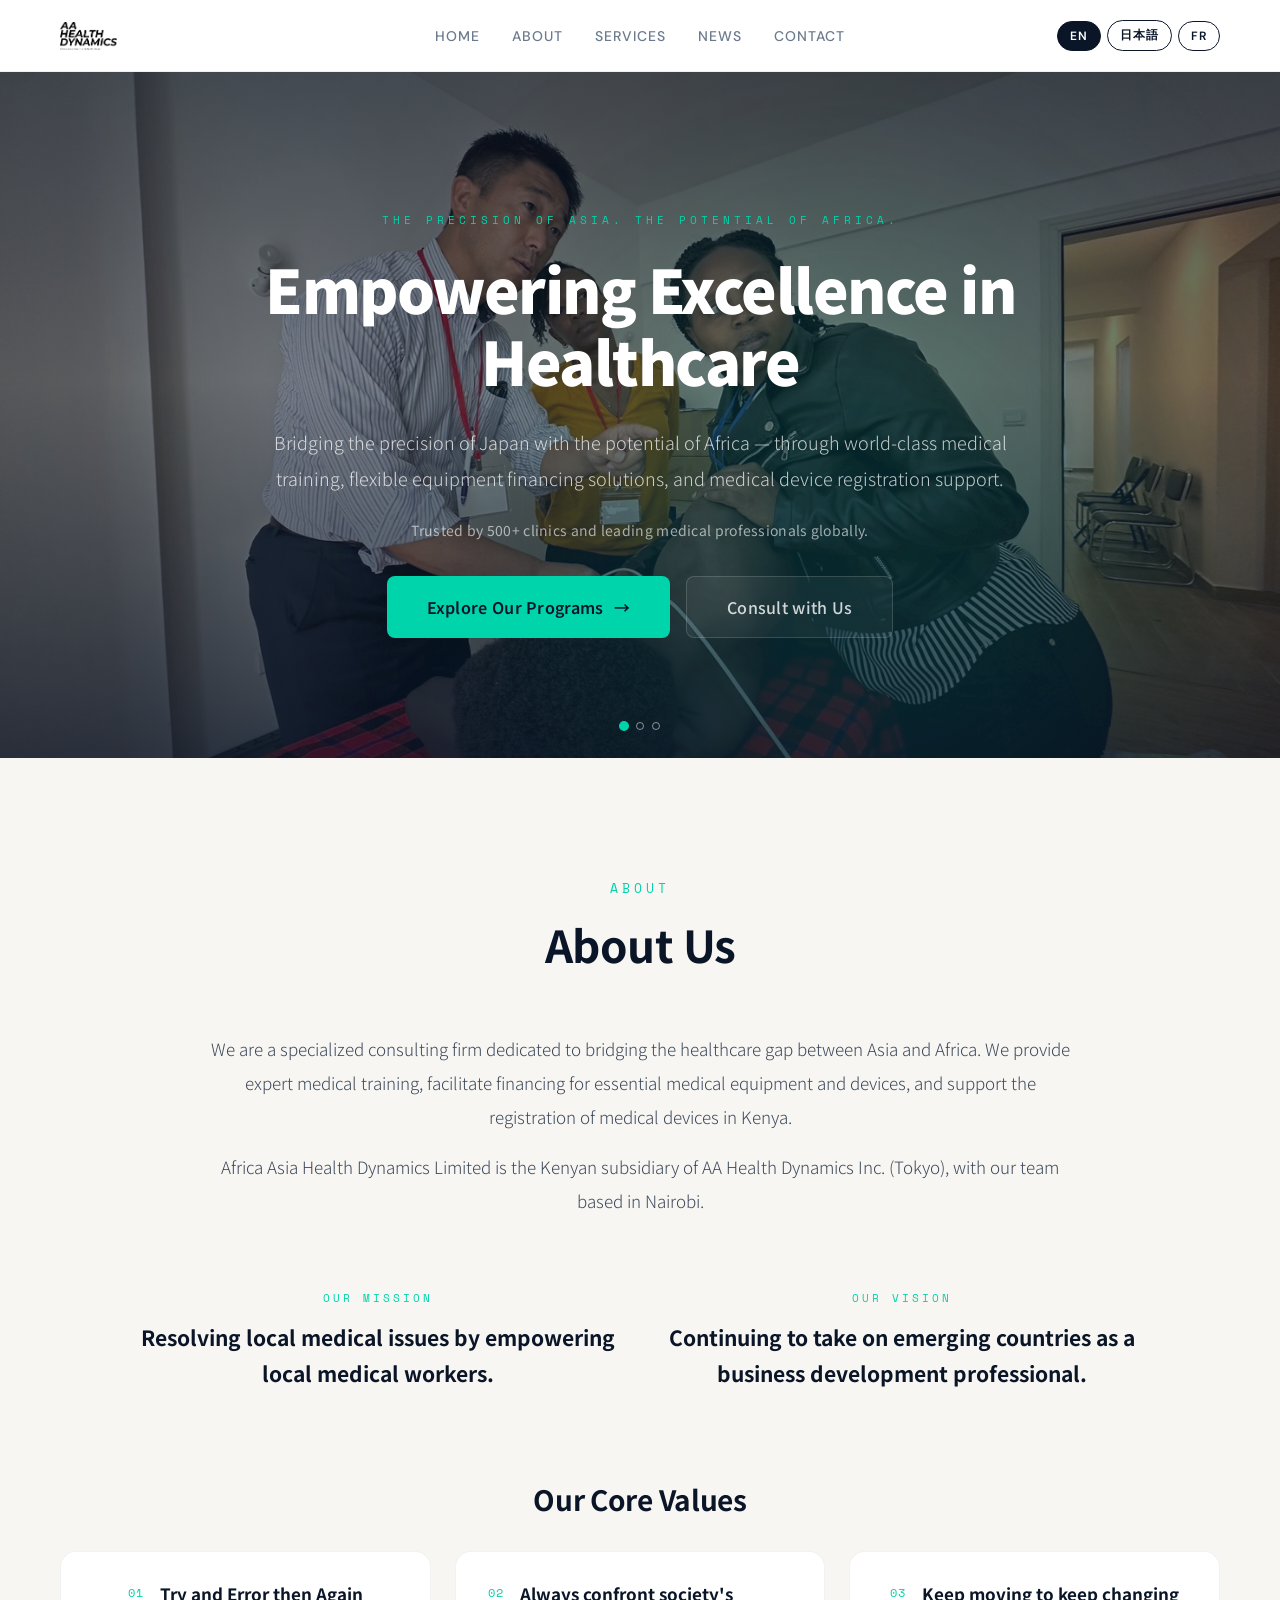
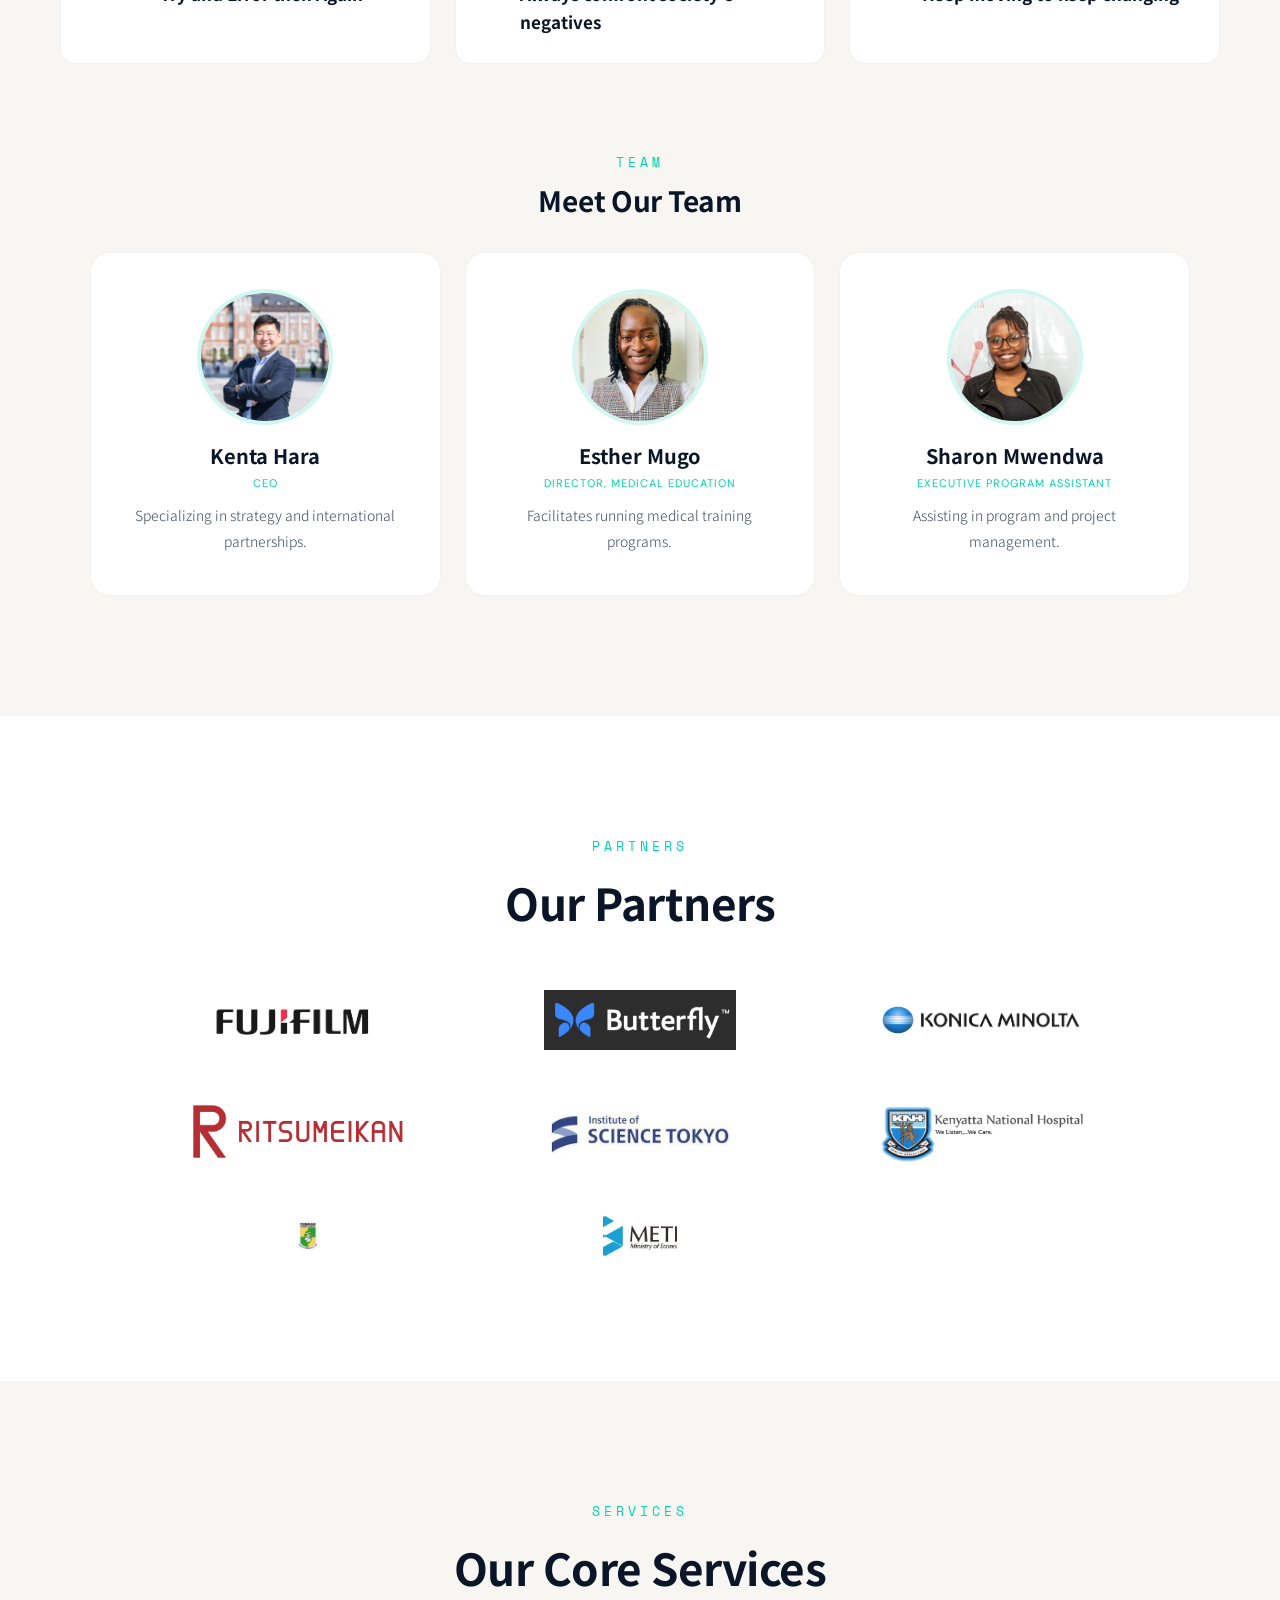
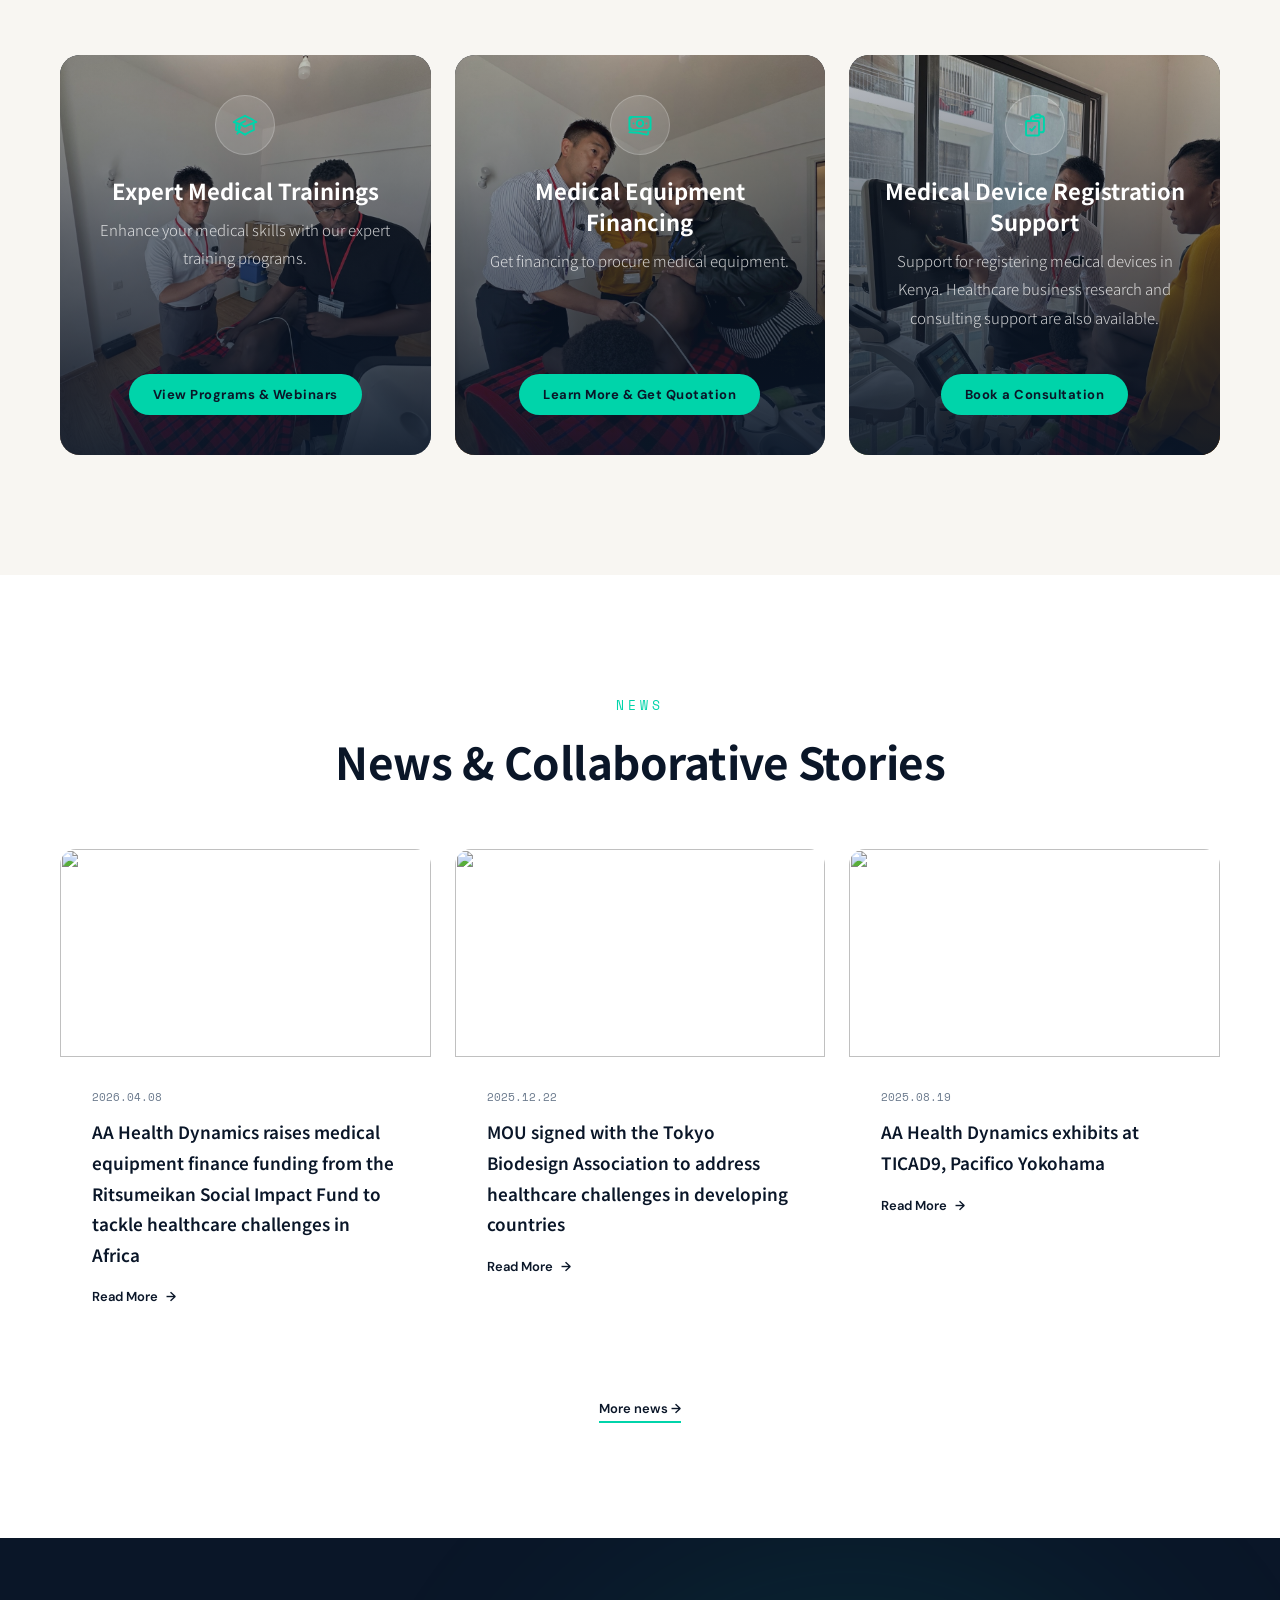
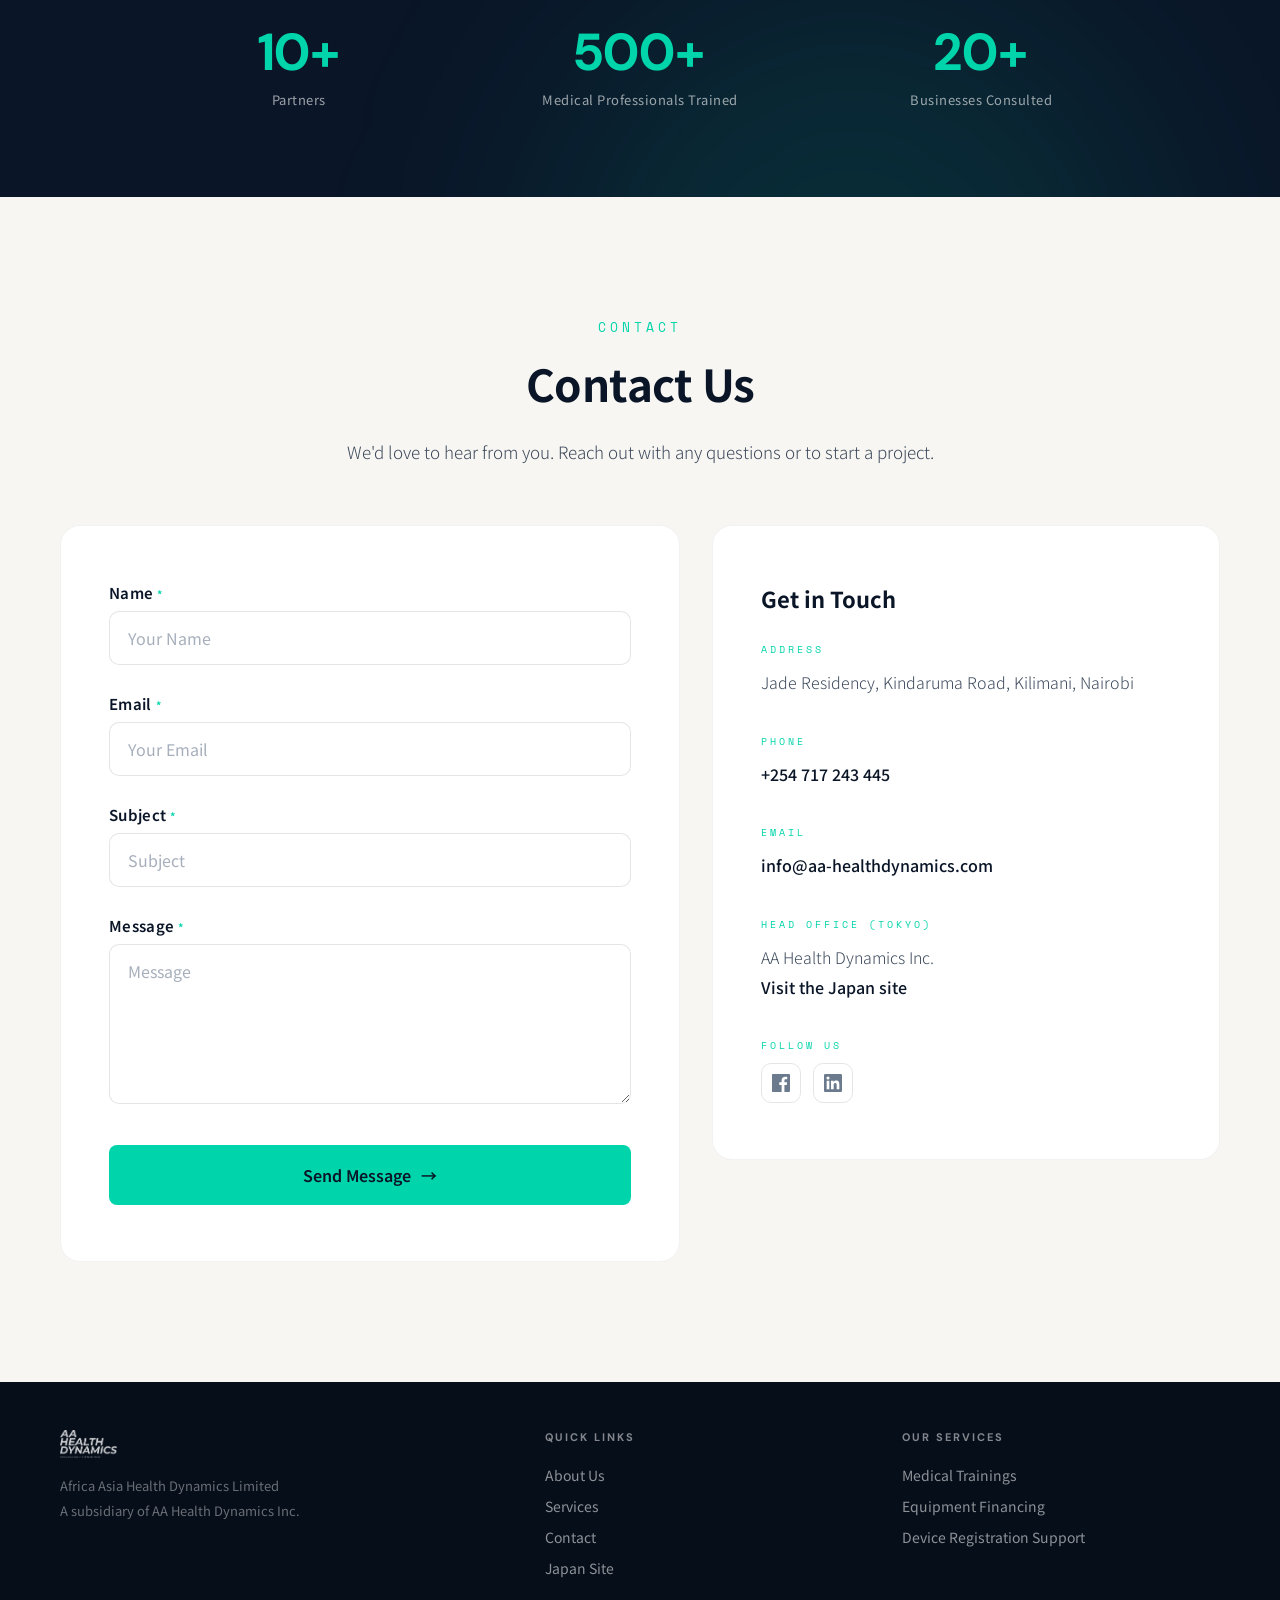
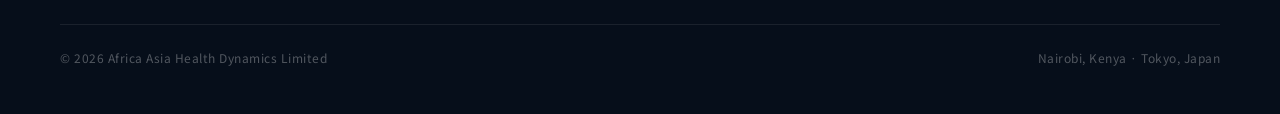
==== index.html @ 84830c9c "Rebuild Kenya site: original layout with Japan-site tone & manner, EN/JA/FR, microCMS news - Reuse a" ====
<!DOCTYPE html>
<html lang="en">
<head>
<meta charset="UTF-8">
<meta name="viewport" content="width=device-width, initial-scale=1.0">
<title>Africa Asia Health Dynamics Limited | Medical Training &amp; Medical Equipment Financing in Kenya</title>
<meta name="description" content="Africa Asia Health Dynamics Limited bridges the healthcare gap between Asia and Africa with expert medical training, flexible medical equipment financing and medical device registration support in Kenya. Nairobi-based subsidiary of AA Health Dynamics Inc. (Tokyo).">
<!-- TODO: confirm the production domain (proposal: https://ke.aa-healthdynamics.com/) and update canonical / og:url / JSON-LD -->
<link rel="canonical" href="https://ke.aa-healthdynamics.com/">
<meta property="og:title" content="Africa Asia Health Dynamics Limited | Medical Training &amp; Medical Equipment Financing in Kenya">
<meta property="og:description" content="Africa Asia Health Dynamics Limited bridges the healthcare gap between Asia and Africa with expert medical training, flexible medical equipment financing and medical device registration support in Kenya.">
<meta property="og:type" content="website">
<meta property="og:url" content="https://ke.aa-healthdynamics.com/">
<meta property="og:image" content="https://ke.aa-healthdynamics.com/assets/images/pocus-training-1.jpg">
<meta property="og:site_name" content="Africa Asia Health Dynamics">
<meta property="og:locale" content="en_KE">
<meta name="twitter:card" content="summary_large_image">
<meta name="theme-color" content="#0A1628">
<link rel="icon" href="/assets/images/favicon.svg" type="image/svg+xml">
<link rel="preconnect" href="https://fonts.googleapis.com">
<link rel="preconnect" href="https://fonts.gstatic.com" crossorigin>
<link href="https://fonts.googleapis.com/css2?family=Noto+Sans+JP:wght@200;300;400;500;700;900&family=DM+Sans:ital,wght@0,400;0,500;0,600;0,700;1,400&family=Space+Mono:wght@400;700&display=swap" rel="stylesheet">
<!-- style.css is shared with aa-healthdynamics.com (tone & manner); site.css lays out this page -->
<link rel="stylesheet" href="/css/style.css">
<link rel="stylesheet" href="/css/site.css">
<script type="application/ld+json">
{
 "@context": "https://schema.org",
 "@type": "Organization",
 "@id": "https://ke.aa-healthdynamics.com/#organization",
 "name": "Africa Asia Health Dynamics Limited",
 "alternateName": ["Africa Asia Health Dynamics", "AAHD Kenya"],
 "url": "https://ke.aa-healthdynamics.com/",
 "logo": "https://ke.aa-healthdynamics.com/assets/images/logo-black.png",
 "email": "info@aa-healthdynamics.com",
 "telephone": "+254717243445",
 "address": {
  "@type": "PostalAddress",
  "streetAddress": "Jade Residency, Kindaruma Road, Kilimani",
  "addressLocality": "Nairobi",
  "addressCountry": "KE"
 },
 "parentOrganization": {
  "@type": "Organization",
  "@id": "https://aa-healthdynamics.com/#organization",
  "name": "AA Health Dynamics Inc.",
  "url": "https://aa-healthdynamics.com/"
 },
 "sameAs": [
  "https://www.linkedin.com/company/aa-health-dynamics-k-k/",
  "https://web.facebook.com/profile.php?id=100057546785390"
 ]
}
</script>
</head>
<body>

<a href="#main" class="skip-link" data-i18n="skip">Skip to content</a>

<!-- NAV -->
<nav id="mainNav">
  <a href="#top" class="nav-logo" aria-label="Africa Asia Health Dynamics — Home">
    <img src="/assets/images/logo-black.png" alt="AA Health Dynamics" class="nav-logo-img">
    <img src="/assets/images/logo-white.png" alt="" class="nav-logo-img nav-logo-white" aria-hidden="true">
  </a>
  <div class="nav-links">
    <a href="#top" data-i18n="nav_home">Home</a>
    <a href="#about" data-i18n="nav_about">About</a>
    <a href="#services" data-i18n="nav_services">Services</a>
    <a href="#news" data-i18n="nav_news">News</a>
    <a href="#contact" data-i18n="nav_contact">Contact</a>
  </div>
  <div class="nav-right">
    <div class="nav-langs" role="group" aria-label="Language">
      <a href="?lang=en" class="nav-lang" data-lang-btn="en" aria-pressed="true" hreflang="en">EN</a>
      <a href="?lang=ja" class="nav-lang" data-lang-btn="ja" aria-pressed="false" hreflang="ja">日本語</a>
      <a href="?lang=fr" class="nav-lang" data-lang-btn="fr" aria-pressed="false" hreflang="fr">FR</a>
    </div>
    <button type="button" class="nav-hamburger" aria-label="Menu" aria-controls="mainNav" aria-expanded="false">
      <span></span><span></span><span></span>
    </button>
  </div>
</nav>

<main id="main">

<!-- HERO: crossfading POCUS training photos, centred copy -->
<section class="hero-split" id="top">
  <div class="hero-slides" aria-hidden="true">
    <img src="/assets/images/pocus-training-2.jpg" alt="" class="hero-slide is-active" fetchpriority="high" decoding="async">
    <img src="/assets/images/pocus-training-3.jpg" alt="" class="hero-slide" loading="lazy" decoding="async">
    <img src="/assets/images/pocus-training-1.jpg" alt="" class="hero-slide" loading="lazy" decoding="async">
    <div class="hero-split-overlay"></div>
  </div>
  <div class="hero-glow hero-glow-1"></div>
  <div class="hero-split-inner">
    <div class="hero-eyebrow" data-i18n="hero_eyebrow">The Precision of Asia. The Potential of Africa.</div>
    <h1 data-i18n-html="hero_title">Empowering Excellence in Healthcare</h1>
    <p class="hero-sub" data-i18n="hero_sub">Bridging the precision of Japan with the potential of Africa — through world-class medical training, flexible equipment financing solutions, and medical device registration support.</p>
    <p class="hero-trust" data-i18n="hero_trust">Trusted by 500+ clinics and leading medical professionals globally.</p>
    <div class="hero-ctas">
      <a href="https://medicscan.org/" target="_blank" rel="noopener noreferrer" class="btn-primary"><span data-i18n="hero_cta1">Explore Our Programs</span> <span>→</span></a>
      <a href="#contact" class="btn-secondary" data-i18n="hero_cta2">Consult with Us</a>
    </div>
  </div>
  <div class="hero-dots" role="tablist" aria-label="Hero photos"></div>
</section>

<!-- ABOUT US -->
<section class="sec sec--warm" id="about">
  <div class="sec-inner">
    <div class="sec-head">
      <div class="section-label reveal" data-i18n="about_label">About</div>
      <h2 class="section-title reveal reveal-delay-1" data-i18n="about_title">About Us</h2>
    </div>
    <div class="sec-intro reveal">
      <p data-i18n="about_intro">We are a specialized consulting firm dedicated to bridging the healthcare gap between Asia and Africa. We provide expert medical training, facilitate financing for essential medical equipment and devices, and support the registration of medical devices in Kenya.</p>
      <p data-i18n="about_sub">Africa Asia Health Dynamics Limited is the Kenyan subsidiary of AA Health Dynamics Inc. (Tokyo), with our team based in Nairobi.</p>
    </div>

    <!-- Mission & Vision -->
    <div class="mv-grid">
      <div class="reveal">
        <div class="mv-type" data-i18n="mission_title">Our Mission</div>
        <p data-i18n="mission_text">Resolving local medical issues by empowering local medical workers.</p>
      </div>
      <div class="reveal reveal-delay-1">
        <div class="mv-type" data-i18n="vision_title">Our Vision</div>
        <p data-i18n="vision_text">Continuing to take on emerging countries as a business development professional.</p>
      </div>
    </div>

    <!-- Core Values -->
    <div class="sub-head reveal">
      <h3 data-i18n="values_title">Our Core Values</h3>
    </div>
    <div class="values-grid">
      <div class="value-card reveal"><span class="value-num">01</span><p data-i18n="cv_1">Try and Error then Again</p></div>
      <div class="value-card reveal reveal-delay-1"><span class="value-num">02</span><p data-i18n="cv_2">Always confront society's negatives</p></div>
      <div class="value-card reveal reveal-delay-2"><span class="value-num">03</span><p data-i18n="cv_3">Keep moving to keep changing</p></div>
    </div>

    <!-- Meet Our Team -->
    <div class="sub-head reveal" id="team">
      <div class="section-label" data-i18n="team_label">Team</div>
      <h3 data-i18n="team_title">Meet Our Team</h3>
    </div>
    <div class="team-grid">
      <div class="team-card reveal">
        <img src="/assets/images/kenta-hara.jpg" alt="Kenta Hara" class="team-photo" width="640" height="640" loading="lazy" decoding="async">
        <div class="team-name" data-i18n="team1_name">Kenta Hara</div>
        <div class="team-role" data-i18n="team1_role">CEO</div>
        <p class="team-bio" data-i18n="team1_bio">Specializing in strategy and international partnerships.</p>
      </div>
      <div class="team-card reveal reveal-delay-1">
        <img src="/assets/images/esther-mugo.jpg" alt="Esther Mugo" class="team-photo" width="640" height="640" loading="lazy" decoding="async">
        <div class="team-name" data-i18n="team2_name">Esther Mugo</div>
        <div class="team-role" data-i18n="team2_role">Director, Medical Education</div>
        <p class="team-bio" data-i18n="team2_bio">Facilitates running medical training programs.</p>
      </div>
      <div class="team-card reveal reveal-delay-2">
        <img src="/assets/images/sharon-mwendwa.jpg" alt="Sharon Mwendwa" class="team-photo" width="640" height="640" loading="lazy" decoding="async">
        <div class="team-name" data-i18n="team3_name">Sharon Mwendwa</div>
        <div class="team-role" data-i18n="team3_role">Executive Program Assistant</div>
        <p class="team-bio" data-i18n="team3_bio">Assisting in program and project management.</p>
      </div>
    </div>
  </div>
</section>

<!-- OUR PARTNERS -->
<section class="sec sec--white" id="partners">
  <div class="sec-inner">
    <div class="sec-head">
      <div class="section-label reveal" data-i18n="partners_label">Partners</div>
      <h2 class="section-title reveal reveal-delay-1" data-i18n="partners_title">Our Partners</h2>
    </div>
    <ul class="logo-grid reveal">
      <li><img src="/assets/images/partner-fujifilm.png" alt="FUJIFILM" loading="lazy"></li>
      <li><img src="/assets/images/partner-butterfly.webp" alt="Butterfly Network" loading="lazy"></li>
      <li><img src="/assets/images/partner-konica-minolta.png" alt="Konica Minolta" loading="lazy"></li>
      <li><img src="/assets/images/partner-ritsumeikan.png" alt="Ritsumeikan University" loading="lazy"></li>
      <li><img src="/assets/images/partner-science-tokyo.jpg" alt="Institute of Science Tokyo" loading="lazy"></li>
      <li><img src="/assets/images/partner-knh.png" alt="Kenyatta National Hospital" loading="lazy"></li>
      <li><img src="/assets/images/partner-pumwani.png" alt="Pumwani Maternity Hospital" loading="lazy"></li>
      <li><img src="/assets/images/partner-meti.jpg" alt="METI — Ministry of Economy, Trade and Industry, Japan" loading="lazy" class="logo-small"></li>
    </ul>
  </div>
</section>

<!-- CORE SERVICES -->
<section class="sec sec--warm" id="services">
  <div class="sec-inner">
    <div class="sec-head">
      <div class="section-label reveal" data-i18n="svc_label">Services</div>
      <h2 class="section-title reveal reveal-delay-1" data-i18n="svc_title">Our Core Services</h2>
    </div>
    <div class="svc-grid">
      <!-- 01 Medical training -->
      <div class="svc-card reveal">
        <img src="/assets/images/service-training.jpg" alt="" class="svc-card-bg" loading="lazy" decoding="async">
        <div class="svc-card-body">
          <div class="svc-icon" aria-hidden="true">
            <svg fill="none" stroke="currentColor" stroke-width="1.8" viewBox="0 0 24 24"><path stroke-linecap="round" stroke-linejoin="round" d="M4.26 10.147a60.438 60.438 0 0 0-.491 6.347A48.62 48.62 0 0 1 12 20.904a48.62 48.62 0 0 1 8.232-4.41 60.46 60.46 0 0 0-.491-6.347m-15.482 0a50.636 50.636 0 0 0-2.658-.813A59.906 59.906 0 0 1 12 3.493a59.903 59.903 0 0 1 10.399 5.84c-.896.248-1.783.52-2.658.814m-15.482 0A50.717 50.717 0 0 1 12 13.489a50.702 50.702 0 0 1 7.74-3.342M6.75 15a.75.75 0 1 0 0-1.5.75.75 0 0 0 0 1.5Zm0 0v-3.675A55.378 55.378 0 0 1 12 8.443m-7.007 11.55A5.981 5.981 0 0 0 6.75 15.75v-1.5"/></svg>
          </div>
          <h3 data-i18n="s1_title">Expert Medical Trainings</h3>
          <p data-i18n="s1_text">Enhance your medical skills with our expert training programs.</p>
          <a href="https://medicscan.org/" target="_blank" rel="noopener noreferrer" class="btn-pill" data-i18n="s1_cta">View Programs &amp; Webinars</a>
        </div>
      </div>
      <!-- 02 Equipment financing -->
      <div class="svc-card reveal reveal-delay-1">
        <img src="/assets/images/pocus-training-2.jpg" alt="" class="svc-card-bg" loading="lazy" decoding="async">
        <div class="svc-card-body">
          <div class="svc-icon" aria-hidden="true">
            <svg fill="none" stroke="currentColor" stroke-width="1.8" viewBox="0 0 24 24"><path stroke-linecap="round" stroke-linejoin="round" d="M2.25 18.75a60.07 60.07 0 0 1 15.797 2.101c.727.198 1.453-.342 1.453-1.096V18.75M3.75 4.5v.75A.75.75 0 0 1 3 6h-.75m0 0v-.375c0-.621.504-1.125 1.125-1.125H20.25M2.25 6v9m18-10.5v.75c0 .414.336.75.75.75h.75m-1.5-1.5h.375c.621 0 1.125.504 1.125 1.125v9.75c0 .621-.504 1.125-1.125 1.125h-.375m1.5-1.5H21a.75.75 0 0 0-.75.75v.75m0 0H3.75m0 0h-.375a1.125 1.125 0 0 1-1.125-1.125V15m1.5 1.5v-.75A.75.75 0 0 0 3 15h-.75M15 10.5a3 3 0 1 1-6 0 3 3 0 0 1 6 0Zm3 0h.008v.008H18V10.5Zm-12 0h.008v.008H6V10.5Z"/></svg>
          </div>
          <h3 data-i18n="s2_title">Medical Equipment Financing</h3>
          <p data-i18n="s2_text">Get financing to procure medical equipment.</p>
          <a href="https://finance-lp.onrender.com/" target="_blank" rel="noopener noreferrer" class="btn-pill" data-i18n="s2_cta" data-i18n-attr="href:s2_href">Learn More &amp; Get Quotation</a>
        </div>
      </div>
      <!-- 03 Device registration support -->
      <div class="svc-card reveal reveal-delay-2">
        <img src="/assets/images/service-registration.jpg" alt="" class="svc-card-bg" loading="lazy" decoding="async">
        <div class="svc-card-body">
          <div class="svc-icon" aria-hidden="true">
            <svg fill="none" stroke="currentColor" stroke-width="1.8" viewBox="0 0 24 24"><path stroke-linecap="round" stroke-linejoin="round" d="M11.35 3.836c-.065.21-.1.433-.1.664 0 .414.336.75.75.75h4.5a.75.75 0 0 0 .75-.75 2.25 2.25 0 0 0-.1-.664m-5.8 0A2.251 2.251 0 0 1 13.5 2.25H15c1.012 0 1.867.668 2.15 1.586m-5.8 0c-.376.023-.75.05-1.124.08C9.095 4.01 8.25 4.973 8.25 6.108V8.25m8.9-4.414c.376.023.75.05 1.124.08 1.131.094 1.976 1.057 1.976 2.192V16.5A2.25 2.25 0 0 1 18 18.75h-2.25m-7.5-10.5H4.875c-.621 0-1.125.504-1.125 1.125v11.25c0 .621.504 1.125 1.125 1.125h9.75c.621 0 1.125-.504 1.125-1.125V18.75m-7.5-10.5h6.375c.621 0 1.125.504 1.125 1.125v9.375m-8.25-3 1.5 1.5 3-3.75"/></svg>
          </div>
          <h3 data-i18n="s3_title">Medical Device Registration Support</h3>
          <p data-i18n="s3_text">Support for registering medical devices in Kenya. Healthcare business research and consulting support are also available.</p>
          <a href="#contact" class="btn-pill" data-i18n="s3_cta">Book a Consultation</a>
        </div>
      </div>
    </div>
  </div>
</section>

<!-- NEWS (shared microCMS) -->
<section class="sec sec--white" id="news">
  <div class="sec-inner">
    <div class="sec-head">
      <div class="section-label reveal" data-i18n="news_label">News</div>
      <h2 class="section-title reveal reveal-delay-1" data-i18n="news_title">News &amp; Collaborative Stories</h2>
    </div>
    <div class="news-grid" id="top-news" aria-live="polite"></div>
    <div class="news-more reveal">
      <a href="/news.html"><span data-i18n="news_more">More news</span> →</a>
    </div>
  </div>
</section>

<!-- IMPACT BAR -->
<section class="impact" aria-label="Impact">
  <div class="hero-glow hero-glow-1"></div>
  <div class="impact-grid">
    <div class="reveal">
      <div class="impact-num" data-i18n="stat1_num">10+</div>
      <div class="impact-lbl" data-i18n="stat1_lbl">Partners</div>
    </div>
    <div class="reveal reveal-delay-1">
      <div class="impact-num" data-i18n="stat2_num">500+</div>
      <div class="impact-lbl" data-i18n="stat2_lbl">Medical Professionals Trained</div>
    </div>
    <div class="reveal reveal-delay-2">
      <div class="impact-num" data-i18n="stat3_num">20+</div>
      <div class="impact-lbl" data-i18n="stat3_lbl">Businesses Consulted</div>
    </div>
  </div>
</section>

<!-- CONTACT -->
<section class="sec sec--warm" id="contact">
  <div class="sec-inner">
    <div class="sec-head">
      <div class="section-label reveal" data-i18n="contact_label">Contact</div>
      <h2 class="section-title reveal reveal-delay-1" data-i18n="contact_title">Contact Us</h2>
      <p class="sec-intro reveal reveal-delay-2" style="margin:20px auto 0;" data-i18n="contact_text">We'd love to hear from you. Reach out with any questions or to start a project.</p>
    </div>
    <div class="contact-grid">
      <form id="contact-form" class="contact-form-wrap reveal" novalidate>
        <div class="form-group">
          <label class="form-label" for="name"><span data-i18n="f_name">Name</span><span class="required">*</span></label>
          <input type="text" id="name" name="name" class="form-input" required autocomplete="name" data-i18n-attr="placeholder:f_ph_name" placeholder="Your Name">
        </div>
        <div class="form-group">
          <label class="form-label" for="email"><span data-i18n="f_email">Email</span><span class="required">*</span></label>
          <input type="email" id="email" name="email" class="form-input" required autocomplete="email" data-i18n-attr="placeholder:f_ph_email" placeholder="Your Email">
        </div>
        <div class="form-group">
          <label class="form-label" for="subject"><span data-i18n="f_subject">Subject</span><span class="required">*</span></label>
          <input type="text" id="subject" name="subject" class="form-input" required data-i18n-attr="placeholder:f_ph_subject" placeholder="Subject">
        </div>
        <div class="form-group">
          <label class="form-label" for="message"><span data-i18n="f_message">Message</span><span class="required">*</span></label>
          <textarea id="message" name="message" class="form-textarea" required data-i18n-attr="placeholder:f_ph_message" placeholder="Message"></textarea>
        </div>
        <button type="submit" class="form-submit"><span data-i18n="f_submit">Send Message</span> <span>→</span></button>
        <p id="form-status" class="form-status" role="status" hidden></p>
      </form>

      <div class="contact-info-card reveal reveal-delay-1">
        <h3 data-i18n="info_title">Get in Touch</h3>
        <div class="info-block">
          <div class="info-block-label" data-i18n="info_address">Address</div>
          <p data-i18n="info_address_text">Jade Residency, Kindaruma Road, Kilimani, Nairobi</p>
        </div>
        <div class="info-block">
          <div class="info-block-label" data-i18n="info_phone">Phone</div>
          <p><a href="tel:+254717243445">+254 717 243 445</a></p>
        </div>
        <div class="info-block">
          <div class="info-block-label" data-i18n="info_email">Email</div>
          <p><a href="mailto:info@aa-healthdynamics.com">info@aa-healthdynamics.com</a></p>
        </div>
        <div class="info-block">
          <div class="info-block-label" data-i18n="info_hq">Head Office (Tokyo)</div>
          <p><span data-i18n="info_hq_text">AA Health Dynamics Inc.</span><br><a href="https://aa-healthdynamics.com/" target="_blank" rel="noopener noreferrer" data-i18n="info_hq_link">Visit the Japan site</a></p>
        </div>
        <div class="info-block">
          <div class="info-block-label" data-i18n="follow_title">Follow Us</div>
          <div class="contact-socials">
            <a href="https://web.facebook.com/profile.php?id=100057546785390" target="_blank" rel="noopener noreferrer" aria-label="Facebook">
              <svg viewBox="0 0 24 24" aria-hidden="true"><path d="M22.675 0H1.325C.593 0 0 .593 0 1.325v21.35C0 23.407.593 24 1.325 24H12.82v-9.29h-3.128v-3.622h3.128V8.413c0-3.1 1.893-4.788 4.659-4.788 1.325 0 2.463.099 2.795.143v3.24l-1.918.001c-1.504 0-1.795.715-1.795 1.763v2.313h3.587l-.467 3.622h-3.12V24h6.116c.732 0 1.325-.593 1.325-1.325V1.325C24 .593 23.407 0 22.675 0z"/></svg>
            </a>
            <a href="https://www.linkedin.com/company/aa-health-dynamics-k-k/" target="_blank" rel="noopener noreferrer" aria-label="LinkedIn">
              <svg viewBox="0 0 24 24" aria-hidden="true"><path d="M20.447 20.452h-3.554v-5.569c0-1.328-.027-3.037-1.852-3.037-1.853 0-2.136 1.445-2.136 2.939v5.667H9.351V9h3.414v1.561h.046c.477-.9 1.637-1.85 3.37-1.85 3.601 0 4.267 2.37 4.267 5.455v6.286zM5.337 7.433a2.062 2.062 0 0 1-2.063-2.065 2.064 2.064 0 1 1 2.063 2.065zm1.782 13.019H3.555V9h3.564v11.452zM22.225 0H1.771C.792 0 0 .774 0 1.729v20.542C0 23.227.792 24 1.771 24h20.451C23.2 24 24 23.227 24 22.271V1.729C24 .774 23.2 0 22.225 0z"/></svg>
            </a>
          </div>
        </div>
      </div>
    </div>
  </div>
</section>

</main>

<!-- FOOTER -->
<footer>
  <div class="footer-wrap">
    <div class="footer-grid">
      <div class="footer-brand">
        <img src="/assets/images/logo-white.png" alt="AA Health Dynamics">
        <p><span data-i18n="footer_brand">Africa Asia Health Dynamics Limited</span><br><span data-i18n="footer_sub">A subsidiary of AA Health Dynamics Inc.</span></p>
      </div>
      <div class="footer-col">
        <h4 data-i18n="footer_quick">Quick Links</h4>
        <ul>
          <li><a href="#about" data-i18n="fl_about">About Us</a></li>
          <li><a href="#services" data-i18n="fl_services">Services</a></li>
          <li><a href="#contact" data-i18n="fl_contact">Contact</a></li>
          <li><a href="https://aa-healthdynamics.com/" target="_blank" rel="noopener noreferrer" data-i18n="footer_jp">Japan Site</a></li>
        </ul>
      </div>
      <div class="footer-col">
        <h4 data-i18n="footer_services">Our Services</h4>
        <ul>
          <li data-i18n="fs_1">Medical Trainings</li>
          <li data-i18n="fs_2">Equipment Financing</li>
          <li data-i18n="fs_3">Device Registration Support</li>
        </ul>
      </div>
    </div>
    <div class="footer-bottom">
      <span>&copy; <span id="copyright-year">2026</span> <span data-i18n="footer_copy">Africa Asia Health Dynamics Limited</span></span>
      <span>Nairobi, Kenya · Tokyo, Japan</span>
    </div>
  </div>
</footer>

<script src="/js/i18n.js"></script>
<script src="/js/cms-config.js"></script>
<script src="/js/site.js"></script>
</body>
</html>
---- css/style.css ----
/* ==================== VARIABLES ==================== */
:root {
  --navy: #0A1628;
  --navy-mid: #111F3B;
  --navy-light: #1A3055;
  --teal: #00D4AA;
  --teal-glow: rgba(0,212,170,0.25);
  --warm: #F8F6F2;
  --warm-dark: #EDEAE4;
  --text: #0A1628;
  --text-mid: #3D4A5C;
  --text-light: #6B7A8D;
  --white: #FFFFFF;
  --card-border: rgba(0,0,0,0.05);
}

/* ==================== RESET ==================== */
* { margin: 0; padding: 0; box-sizing: border-box; }

body {
  font-family: 'Noto Sans JP', sans-serif;
  font-size: 16px;
  color: var(--text);
  background: var(--white);
  overflow-x: hidden;
  -webkit-font-smoothing: antialiased;
  -moz-osx-font-smoothing: grayscale;
}

html { scroll-behavior: smooth; }

/* ==================== UTILITIES ==================== */
.label {
  font-family: 'Space Mono', monospace;
  font-size: 13px; letter-spacing: 4px;
  text-transform: uppercase; color: var(--teal);
  margin-bottom: 16px;
}

.section-header { margin-bottom: 80px; }

.section-label {
  font-family: 'Space Mono', monospace;
  font-size: 13px; letter-spacing: 4px;
  text-transform: uppercase;
  color: var(--teal); margin-bottom: 16px;
}

.section-title {
  font-size: 44px; font-weight: 700;
  color: var(--navy); letter-spacing: -0.5px;
}

/* ==================== REVEAL ANIMATION ==================== */
.reveal {
  opacity: 0;
  transform: translateY(40px);
  transition: opacity 0.8s cubic-bezier(0.16, 1, 0.3, 1),
              transform 0.8s cubic-bezier(0.16, 1, 0.3, 1);
}

.reveal.visible {
  opacity: 1;
  transform: translateY(0);
}

.reveal-delay-1 { transition-delay: 0.1s; }
.reveal-delay-2 { transition-delay: 0.2s; }
.reveal-delay-3 { transition-delay: 0.3s; }

@keyframes fadeUp {
  from { opacity: 0; transform: translateY(30px); }
  to { opacity: 1; transform: translateY(0); }
}

@keyframes heroFadeUp {
  from { opacity: 0; transform: translateY(40px); }
  to { opacity: 1; transform: translateY(0); }
}

@keyframes heroFadeIn {
  from { opacity: 0; }
  to { opacity: 1; }
}

@keyframes glowPulse {
  0%, 100% { opacity: 0.6; transform: translate(-50%, -50%) scale(1); }
  50% { opacity: 1; transform: translate(-50%, -50%) scale(1.1); }
}

@keyframes scrollPulse {
  0%, 100% { opacity: 0.3; }
  50% { opacity: 0.8; }
}

/* ==================== NAV ==================== */
nav {
  position: fixed; top: 0; left: 0; right: 0; z-index: 1000;
  padding: 0 60px; height: 72px;
  display: flex; justify-content: space-between; align-items: center;
  background: rgba(255,255,255,0.95);
  backdrop-filter: blur(24px);
  border-bottom: 1px solid rgba(0,0,0,0.06);
  transition: all 0.4s cubic-bezier(0.16, 1, 0.3, 1);
}

.nav-logo {
  display: flex; align-items: center;
  text-decoration: none;
  flex-shrink: 0;
}

.nav-logo-img {
  height: 28px; width: auto;
  display: block;
}

.nav-logo-white {
  display: none;
  filter: brightness(0) invert(1);
}

/* Transparent nav: show white logo, hide black */
nav.nav-transparent .nav-logo-img { display: none; }
nav.nav-transparent .nav-logo-white { display: block; }
nav.scrolled .nav-logo-img { display: block; }
nav.scrolled .nav-logo-white { display: none; }

/* Menu open: show white logo */
nav.menu-open .nav-logo-img { display: none; }
nav.menu-open .nav-logo-white { display: block; }

.nav-links { display: flex; gap: 32px; align-items: center; }

.nav-links a {
  font-family: 'DM Sans', sans-serif;
  font-size: 14px; font-weight: 500;
  color: var(--text-light);
  text-decoration: none; letter-spacing: 1px;
  text-transform: uppercase;
  transition: color 0.3s;
  position: relative;
}

.nav-links a::after {
  content: ''; position: absolute;
  bottom: -4px; left: 0; width: 0; height: 1.5px;
  background: var(--teal);
  transition: width 0.3s cubic-bezier(0.16, 1, 0.3, 1);
}

.nav-links a:hover::after { width: 100%; }
.nav-links a:hover { color: var(--navy); }
.nav-links a.active { color: var(--navy); font-weight: 600; }
.nav-links a.active::after { width: 100%; }

.nav-lang {
  font-family: 'DM Sans', sans-serif;
  font-size: 13px; font-weight: 600;
  padding: 7px 16px;
  border: 1px solid var(--navy);
  border-radius: 100px;
  color: var(--navy);
  text-decoration: none; letter-spacing: 1px;
  transition: all 0.3s;
}

.nav-lang:hover { background: var(--navy); color: var(--white); }

/* Nav - transparent mode (top page hero) */
nav.nav-transparent {
  background: rgba(255,255,255,0);
  backdrop-filter: blur(0px);
  border-bottom: 1px solid transparent;
}

nav.nav-transparent .nav-logo { color: var(--white); }
nav.nav-transparent .nav-links a { color: rgba(255,255,255,0.7); }
nav.nav-transparent .nav-links a:hover { color: var(--white); }
nav.nav-transparent .nav-lang {
  border-color: rgba(255,255,255,0.3);
  color: rgba(255,255,255,0.8);
}
nav.nav-transparent .nav-lang:hover { background: rgba(255,255,255,0.1); }

nav.scrolled {
  background: rgba(255,255,255,0.95);
  backdrop-filter: blur(24px);
  border-bottom: 1px solid rgba(0,0,0,0.06);
}

nav.scrolled .nav-logo { color: var(--navy); }
nav.scrolled .nav-links a { color: var(--text-light); }
nav.scrolled .nav-links a:hover { color: var(--navy); }
nav.scrolled .nav-lang { border-color: var(--navy); color: var(--navy); }
nav.scrolled .nav-lang:hover { background: var(--navy); color: var(--white); }

/* Mobile hamburger */
.nav-hamburger {
  display: none;
  flex-direction: column;
  gap: 5px;
  cursor: pointer;
  padding: 4px;
  z-index: 1002;
}
.nav-hamburger span {
  display: block; width: 20px; height: 1.5px;
  background: var(--navy);
  transition: all 0.3s;
  transform-origin: center;
}
nav.nav-transparent .nav-hamburger span { background: var(--white); }
nav.scrolled .nav-hamburger span { background: var(--navy); }

/* Hamburger active state (X) */
.nav-hamburger.active span { background: var(--white); }
.nav-hamburger.active span:nth-child(1) { transform: translateY(6.5px) rotate(45deg); }
.nav-hamburger.active span:nth-child(2) { opacity: 0; }
.nav-hamburger.active span:nth-child(3) { transform: translateY(-6.5px) rotate(-45deg); }

/* Mobile menu: nav becomes fullscreen */
nav.menu-open {
  height: 100vh;
  background: var(--navy);
  backdrop-filter: none;
  border-bottom: none;
  align-items: flex-start;
  padding-top: 24px;
  animation: menuSlideIn 0.35s cubic-bezier(0.16, 1, 0.3, 1);
}

nav.menu-open::before {
  content: '';
  position: absolute;
  top: 15%; right: 8%;
  width: 400px; height: 400px;
  background: radial-gradient(circle, var(--teal-glow) 0%, transparent 70%);
  pointer-events: none;
  opacity: 0.4;
}

nav.menu-open .nav-logo { color: var(--white); }

nav.menu-open .nav-hamburger span { background: var(--white); }

nav.menu-open .nav-links {
  display: flex !important;
  position: absolute;
  top: 0; left: 0; right: 0; bottom: 0;
  flex-direction: column;
  align-items: center;
  justify-content: center;
  gap: 28px;
  background: transparent;
}

nav.menu-open .nav-links a {
  font-size: 18px;
  font-weight: 500;
  color: rgba(255,255,255,0.8);
  letter-spacing: 2px;
  transition: color 0.3s, transform 0.3s;
}

nav.menu-open .nav-links a:hover {
  color: var(--teal);
  transform: translateX(4px);
}

nav.menu-open .nav-links a::after { display: none; }

nav.menu-open .nav-links a.active {
  color: var(--white);
  font-weight: 700;
}

nav.menu-open .nav-links .nav-lang {
  border-color: rgba(255,255,255,0.3);
  color: rgba(255,255,255,0.8);
  font-size: 13px;
  padding: 10px 24px;
  margin-top: 8px;
}

nav.menu-open .nav-links .nav-lang:hover {
  background: rgba(255,255,255,0.1);
  border-color: rgba(255,255,255,0.5);
}

@keyframes menuSlideIn {
  from { opacity: 0; transform: translateY(-20px); }
  to { opacity: 1; transform: translateY(0); }
}

/* ==================== BUTTONS ==================== */
.btn-primary {
  display: inline-flex; align-items: center; gap: 10px;
  padding: 18px 40px; font-size: 16px; font-weight: 600;
  font-family: 'Noto Sans JP', sans-serif;
  background: var(--teal); color: var(--navy);
  border: none; border-radius: 8px; cursor: pointer;
  text-decoration: none; letter-spacing: 0.3px;
  transition: all 0.3s cubic-bezier(0.16, 1, 0.3, 1);
  box-shadow: 0 0 0 0 var(--teal-glow);
}

.btn-primary:hover {
  transform: translateY(-2px);
  box-shadow: 0 8px 30px var(--teal-glow);
}

.btn-secondary {
  display: inline-flex; align-items: center;
  padding: 18px 40px; font-size: 16px; font-weight: 500;
  font-family: 'Noto Sans JP', sans-serif;
  background: rgba(255,255,255,0.05);
  color: rgba(255,255,255,0.8);
  border: 1px solid rgba(255,255,255,0.15);
  border-radius: 8px; cursor: pointer;
  text-decoration: none; letter-spacing: 0.3px;
  transition: all 0.3s;
}

.btn-secondary:hover {
  background: rgba(255,255,255,0.1);
  border-color: rgba(255,255,255,0.3);
}

/* ==================== PAGE HERO (sub pages) ==================== */
.page-hero {
  padding: 160px 60px 100px;
  background: var(--navy);
  position: relative; overflow: hidden;
}

.page-hero-bg {
  position: absolute; inset: 0;
  width: 100%; height: 100%;
  object-fit: cover;
  opacity: 0.25;
  z-index: 0;
}

.page-hero::before {
  content: ''; position: absolute; inset: 0;
  background: linear-gradient(
    to bottom,
    rgba(10,22,40,0.6) 0%,
    rgba(10,22,40,0.4) 50%,
    rgba(10,22,40,0.7) 100%
  );
  pointer-events: none;
  z-index: 1;
}

.page-hero-inner {
  max-width: 1280px; margin: 0 auto; position: relative; z-index: 2;
}

.page-hero .breadcrumb,
.page-breadcrumb {
  font-family: 'DM Sans', sans-serif; font-size: 12px;
  color: rgba(255,255,255,0.3); margin-bottom: 32px;
  opacity: 0; animation: fadeUp 0.6s 0.1s ease forwards;
}

.page-hero .breadcrumb a,
.page-breadcrumb a {
  color: rgba(255,255,255,0.3); text-decoration: none;
}

.page-hero .breadcrumb a:hover,
.page-breadcrumb a:hover {
  color: rgba(255,255,255,0.6);
}

.page-hero .label {
  opacity: 0; animation: fadeUp 0.6s 0.2s ease forwards;
}

.page-hero h1 {
  font-size: 56px; font-weight: 900; color: var(--white);
  letter-spacing: -1.5px; line-height: 1.2;
  opacity: 0; animation: fadeUp 0.8s 0.4s ease forwards;
}

.page-hero h1 em {
  font-style: normal;
  background: linear-gradient(135deg, var(--teal), #00E5C2);
  -webkit-background-clip: text;
  -webkit-text-fill-color: transparent;
  background-clip: text;
}

.page-hero p {
  font-size: 18px; color: rgba(255,255,255,0.5);
  line-height: 1.9; margin-top: 24px; max-width: 640px; font-weight: 300;
  opacity: 0; animation: fadeUp 0.8s 0.6s ease forwards;
}

/* ==================== CTA SECTION ==================== */
.cta {
  padding: 160px 60px;
  background: var(--navy);
  position: relative; overflow: hidden;
}

.cta-glow {
  position: absolute;
  width: 500px; height: 500px;
  top: 50%; left: 50%;
  transform: translate(-50%, -50%);
  background: radial-gradient(circle, var(--teal-glow) 0%, transparent 70%);
  pointer-events: none;
  animation: glowPulse 6s ease-in-out infinite;
}

.cta-inner {
  max-width: 640px; margin: 0 auto;
  text-align: center; position: relative; z-index: 2;
}

.cta h2 {
  font-size: 44px; font-weight: 700;
  color: var(--white); line-height: 1.5;
  letter-spacing: -0.5px; margin-bottom: 20px;
}

.cta p {
  font-size: 17px; color: rgba(255,255,255,0.5);
  line-height: 1.9; margin-bottom: 48px;
}

.cta-buttons { display: flex; gap: 16px; justify-content: center; }

/* ==================== FOOTER ==================== */
footer {
  padding: 48px 60px;
  background: #060E1A;
}

.footer-inner {
  max-width: 1280px; margin: 0 auto;
  display: flex; justify-content: space-between;
  align-items: center;
}

.footer-logo {
  display: flex; align-items: center;
}

.footer-logo-img {
  height: 24px; width: auto;
  opacity: 0.5;
  filter: brightness(0) invert(1);
  transition: opacity 0.3s;
}

.footer-logo-img:hover { opacity: 0.8; }

.footer-links { display: flex; gap: 24px; }

.footer-links a {
  font-family: 'DM Sans', sans-serif;
  font-size: 13px; color: rgba(255,255,255,0.25);
  text-decoration: none; letter-spacing: 0.5px;
  transition: color 0.3s;
}

.footer-links a:hover { color: rgba(255,255,255,0.6); }

.footer-copy {
  font-size: 12px; color: rgba(255,255,255,0.15);
  letter-spacing: 0.5px;
}

/* ==================== TOP PAGE: HERO ==================== */
.hero {
  min-height: 100vh;
  display: flex; align-items: center;
  position: relative;
  background: var(--navy);
  overflow: hidden;
}

/* Background video */
.hero-video-wrap {
  position: absolute; inset: 0;
  z-index: 0;
}

.hero-video {
  width: 100%; height: 100%;
  object-fit: cover;
}

.hero-video-overlay {
  position: absolute; inset: 0;
  background: linear-gradient(
    to bottom,
    rgba(10,22,40,0.7) 0%,
    rgba(10,22,40,0.5) 40%,
    rgba(10,22,40,0.8) 100%
  );
  pointer-events: none;
}

.hero-glow {
  position: absolute;
  width: 600px; height: 600px;
  border-radius: 50%;
  filter: blur(120px);
  pointer-events: none;
  animation: glowPulse 6s ease-in-out infinite;
}

.hero-glow-1 {
  top: 20%; right: 10%;
  background: rgba(0,212,170,0.12);
}

.hero-glow-2 {
  bottom: 10%; left: 5%;
  background: rgba(0,150,255,0.06);
  animation-delay: 3s;
}

/* Video hero: centered single-column layout */
.hero-content--video {
  position: relative; z-index: 2;
  max-width: 1280px; margin: 0 auto;
  padding: 200px 60px 160px;
  display: flex; flex-direction: column;
  align-items: flex-start;
  width: 100%;
}

.hero-eyebrow {
  font-family: 'Space Mono', monospace;
  font-size: 11px; letter-spacing: 4px;
  text-transform: uppercase;
  color: var(--teal);
  margin-bottom: 24px;
  opacity: 0; animation: heroFadeUp 0.6s 0.2s ease forwards;
}

.hero h1 {
  font-size: 72px; font-weight: 900;
  color: var(--white); line-height: 1.15;
  letter-spacing: -2px;
  opacity: 0; animation: heroFadeUp 0.8s 0.4s ease forwards;
}

.hero h1 em {
  font-style: normal;
  background: linear-gradient(135deg, var(--teal), #00E5C2);
  -webkit-background-clip: text;
  -webkit-text-fill-color: transparent;
  background-clip: text;
}

.hero-sub {
  font-size: 18px;
  color: rgba(255,255,255,0.6);
  line-height: 2;
  margin-top: 32px;
  font-weight: 300;
  max-width: 540px;
  opacity: 0; animation: heroFadeUp 0.8s 0.6s ease forwards;
}

.hero-ctas {
  display: flex; gap: 16px; margin-top: 48px;
  opacity: 0; animation: heroFadeUp 0.8s 0.8s ease forwards;
}

/* Stats row at bottom of hero */
.hero-stats-row {
  display: flex; gap: 32px;
  margin-top: 80px;
  opacity: 0; animation: heroFadeUp 0.8s 1s ease forwards;
}

.hero-stat {
  padding: 20px 28px;
  background: rgba(255,255,255,0.06);
  backdrop-filter: blur(12px);
  border: 1px solid rgba(255,255,255,0.08);
  border-radius: 14px;
}

.hero-stat .num {
  font-family: 'DM Sans', sans-serif;
  font-size: 28px; font-weight: 700;
  color: var(--teal);
  line-height: 1;
}

.hero-stat .lbl {
  font-size: 10px; color: rgba(255,255,255,0.5);
  margin-top: 6px; letter-spacing: 0.5px;
}

.hero-scroll {
  position: absolute;
  bottom: 40px; left: 50%;
  transform: translateX(-50%);
  z-index: 10;
  display: flex; flex-direction: column;
  align-items: center; gap: 8px;
  opacity: 0; animation: heroFadeIn 1s 1.5s ease forwards;
}

.hero-scroll span {
  font-family: 'DM Sans', sans-serif;
  font-size: 10px; letter-spacing: 2px;
  text-transform: uppercase;
  color: rgba(255,255,255,0.3);
}

.scroll-line {
  width: 1px; height: 40px;
  background: linear-gradient(to bottom, rgba(255,255,255,0.3), transparent);
  animation: scrollPulse 2s ease-in-out infinite;
}

/* ==================== TOP PAGE: STORY ==================== */
.story {
  padding: 160px 60px;
  background: var(--warm);
  position: relative;
}

.story-inner {
  max-width: 1280px; margin: 0 auto;
  display: grid; grid-template-columns: 0.42fr 0.58fr;
  gap: 100px; align-items: center;
}

.story-img-wrap {
  position: relative;
  border-radius: 16px;
  overflow: hidden;
}

.story-img-wrap::after {
  content: '';
  position: absolute; inset: -1px;
  border: 1px solid rgba(0,0,0,0.04);
  border-radius: 16px;
  pointer-events: none;
}

.story-img {
  width: 100%; aspect-ratio: 3/4;
  background: linear-gradient(135deg, var(--warm-dark), #D5CFC7);
  display: flex; flex-direction: column;
  align-items: center; justify-content: center;
  color: rgba(0,0,0,0.2); font-size: 13px; gap: 8px;
  object-fit: cover;
}

img.story-img {
  display: block;
  object-fit: cover;
}

.story-label {
  font-family: 'Space Mono', monospace;
  font-size: 11px; letter-spacing: 4px;
  text-transform: uppercase;
  color: var(--teal); margin-bottom: 20px;
}

.story h2 {
  font-size: 44px; font-weight: 700;
  line-height: 1.5; color: var(--navy);
  letter-spacing: -0.5px; margin-bottom: 32px;
}

.story p {
  font-size: 17px; line-height: 2.1;
  color: var(--text-mid);
  font-weight: 300; margin-bottom: 16px;
}

.story-sig {
  margin-top: 40px; padding-top: 32px;
  border-top: 1px solid rgba(0,0,0,0.06);
  display: flex; align-items: center; gap: 16px;
}

.story-sig-avatar {
  width: 48px; height: 48px;
  border-radius: 50%;
  background: var(--warm-dark);
}

.story-sig .name {
  font-weight: 700; font-size: 14px; color: var(--navy);
  letter-spacing: 0.5px;
}

.story-sig .title {
  font-size: 12px; color: var(--text-light); margin-top: 2px;
}

/* ==================== TOP PAGE: MOVIE ==================== */
section.movie {
  padding: 120px 60px;
  background: var(--navy);
}

section.movie .movie-embed {
  position: relative;
  width: 100%;
  max-width: 960px;
  margin: 0 auto;
  aspect-ratio: 16 / 9;
  overflow: hidden;
  border-radius: 12px;
}

section.movie .movie-embed iframe {
  position: absolute;
  top: 0;
  left: 0;
  width: 100%;
  height: 100%;
  border: none;
  display: block;
}

/* ==================== TOP PAGE: PILLARS ==================== */
.pillars {
  padding: 160px 60px;
  background: var(--white);
}

.pillars-inner { max-width: 1280px; margin: 0 auto; }

.pillar-grid {
  display: grid; grid-template-columns: repeat(3, 1fr); gap: 24px;
}

.pillar-card {
  padding: 48px 40px;
  background: var(--white);
  border: 1px solid var(--card-border);
  border-radius: 20px;
  transition: all 0.5s cubic-bezier(0.16, 1, 0.3, 1);
  position: relative; overflow: hidden;
}

.pillar-card::before {
  content: '';
  position: absolute; top: 0; left: 0; right: 0;
  height: 2px;
  background: linear-gradient(90deg, var(--teal), #00E5C2);
  transform: scaleX(0); transform-origin: left;
  transition: transform 0.5s cubic-bezier(0.16, 1, 0.3, 1);
}

.pillar-card:hover {
  transform: translateY(-8px);
  box-shadow: 0 24px 48px rgba(0,0,0,0.06);
  border-color: transparent;
}

.pillar-card:hover::before { transform: scaleX(1); }

.pillar-num {
  font-family: 'DM Sans', sans-serif;
  font-size: 64px; font-weight: 700;
  color: rgba(0,212,170,0.25);
  line-height: 1; margin-bottom: 20px;
}

.pillar-card h3 {
  font-size: 24px; font-weight: 700;
  color: var(--navy); margin-bottom: 6px;
}

.pillar-en {
  font-family: 'DM Sans', sans-serif;
  font-size: 11px; letter-spacing: 1.5px;
  text-transform: uppercase;
  color: var(--teal); margin-bottom: 20px;
}

.pillar-card p {
  font-size: 16px; line-height: 2;
  color: var(--text-light); font-weight: 300;
}

.pillar-link {
  display: inline-flex; align-items: center; gap: 8px;
  margin-top: 32px; font-size: 13px; font-weight: 600;
  color: var(--navy); text-decoration: none;
  transition: all 0.3s;
}

.pillar-link span {
  display: inline-block;
  transition: transform 0.3s cubic-bezier(0.16, 1, 0.3, 1);
}

.pillar-card:hover .pillar-link span {
  transform: translateX(6px);
}

/* ==================== TOP PAGE: CASES ==================== */
.top-cases {
  padding: 160px 60px;
  background: var(--warm);
}

.top-cases-inner { max-width: 1280px; margin: 0 auto; }

.top-cases-grid {
  display: grid; grid-template-columns: repeat(3, 1fr); gap: 24px;
  margin-top: 60px;
}

/* ==================== TOP PAGE: NEWS ==================== */
.news {
  padding: 160px 60px;
  background: var(--warm);
}

.news-inner { max-width: 1280px; margin: 0 auto; }

.news-grid {
  display: grid; grid-template-columns: repeat(3, 1fr); gap: 24px;
  margin-top: 60px;
}

.news-card {
  background: var(--white);
  border-radius: 16px;
  overflow: hidden;
  transition: all 0.4s cubic-bezier(0.16, 1, 0.3, 1);
  text-decoration: none; color: inherit;
  display: block;
}

.news-card:hover {
  transform: translateY(-6px);
  box-shadow: 0 20px 48px rgba(0,0,0,0.08);
}

.news-thumb {
  width: 100%; aspect-ratio: 16/9;
  overflow: hidden;
}

.news-thumb-placeholder {
  width: 100%; height: 100%;
  background: linear-gradient(135deg, var(--navy), var(--navy-mid));
  display: flex; align-items: center; justify-content: center;
  color: rgba(255,255,255,0.2); font-size: 11px;
  transition: transform 0.6s cubic-bezier(0.16, 1, 0.3, 1);
}

.news-card:hover .news-thumb-placeholder {
  transform: scale(1.05);
}

.news-body { padding: 32px; }

.news-date {
  font-family: 'Space Mono', monospace;
  font-size: 11px; color: var(--text-light);
  margin-bottom: 12px;
}

.news-card h3 {
  font-size: 17px; font-weight: 600;
  line-height: 1.8; color: var(--navy);
}

.news-more {
  text-align: center; margin-top: 56px;
}

.news-more a {
  font-family: 'DM Sans', sans-serif;
  font-size: 13px; font-weight: 600;
  color: var(--navy); text-decoration: none;
  padding-bottom: 4px;
  border-bottom: 2px solid var(--teal);
  transition: all 0.3s;
}

.news-more a:hover { color: var(--teal); }

/* ==================== TOP PAGE: BUSINESS SCHEME ==================== */
.scheme {
  padding: 0 60px 160px;
  background: var(--white);
}

.scheme-inner { max-width: 1100px; margin: 0 auto; }

.scheme-diagram { padding: 16px; background: var(--warm); }

.scheme-note {
  margin-top: 14px; text-align: center;
  font-size: 12px; color: var(--text-light);
}

/* ==================== TOP PAGE: PARTNERS ==================== */
.partners {
  padding: 80px 60px;
  background: var(--white);
}

.partners-inner {
  max-width: 1280px; margin: 0 auto;
  text-align: center;
}

.partners-label {
  font-family: 'Space Mono', monospace;
  font-size: 10px; letter-spacing: 4px;
  text-transform: uppercase;
  color: var(--text-light); margin-bottom: 40px;
}

.partners-years {
  max-width: 900px; margin: 0 auto;
  display: flex; flex-direction: column;
}

.partners-row {
  display: flex; align-items: baseline; gap: 40px;
  padding: 28px 0;
  border-top: 1px solid var(--warm-dark);
  text-align: left;
}

.partners-row:last-child { border-bottom: 1px solid var(--warm-dark); }

.partners-year {
  flex: 0 0 72px;
  font-family: 'Space Mono', monospace;
  font-size: 13px; letter-spacing: 2px;
  color: var(--text-light);
}

.partners-names {
  display: flex; flex-wrap: wrap; gap: 12px 36px;
}

.partner-name {
  font-size: 16px; font-weight: 500;
  color: var(--navy); letter-spacing: 0.2px;
  text-decoration: none; opacity: 0.85;
  border-bottom: 1px solid transparent;
  transition: opacity 0.3s, border-color 0.3s;
}

.partner-name:hover { opacity: 1; border-bottom-color: var(--navy); }

/* ==================== SERVICE DETAIL: RICH BLOCKS ==================== */
.svc-intro {
  background: var(--white); border-left: 4px solid var(--teal);
  padding: 24px 28px; border-radius: 0 12px 12px 0; margin-bottom: 40px;
  font-size: 16px; line-height: 2; color: var(--text-mid); font-weight: 300;
}

.svc-stats {
  display: grid; grid-template-columns: repeat(4, 1fr); gap: 16px;
  margin-bottom: 56px;
}

.svc-stat {
  background: var(--navy); color: var(--white);
  border-radius: 12px; padding: 24px 16px; text-align: center;
}

.svc-stat-num {
  font-family: 'DM Sans', sans-serif; font-size: 30px; font-weight: 700;
  color: var(--teal); letter-spacing: -0.5px; line-height: 1.2;
}

.svc-stat-label { font-size: 12px; line-height: 1.6; margin-top: 8px; opacity: 0.85; }

.svc-block { margin-top: 56px; }

.svc-block h2 {
  font-size: 24px; font-weight: 700; color: var(--navy);
  margin-bottom: 24px; padding-bottom: 12px;
  border-bottom: 2px solid rgba(0,212,170,0.2);
}

.svc-challenges { margin-top: 0; }

.svc-challenges ul { list-style: none; margin: 0; }

.svc-challenges li {
  position: relative; padding: 14px 18px 14px 48px; margin-bottom: 10px;
  background: var(--white); border-radius: 10px;
  font-size: 15px; line-height: 1.8; color: var(--text-mid);
}

.svc-challenges li::before {
  content: '✓'; position: absolute; left: 18px; top: 14px;
  width: 20px; height: 20px; border-radius: 50%;
  background: var(--teal); color: var(--navy);
  font-size: 12px; font-weight: 700;
  display: flex; align-items: center; justify-content: center;
}

.svc-lead { font-size: 16px; color: var(--text-mid); margin-bottom: 16px !important; }

.svc-list { list-style: none; margin-left: 0 !important; }

.svc-list li {
  position: relative; padding-left: 22px;
}

.svc-list li::before {
  content: ''; position: absolute; left: 0; top: 14px;
  width: 8px; height: 8px; border-radius: 50%; background: var(--teal);
}

.svc-process { list-style: none; margin: 0; counter-reset: none; }

.svc-process li {
  display: flex; gap: 20px; align-items: flex-start;
  padding: 20px 0; border-bottom: 1px solid var(--warm-dark);
}

.svc-process li:last-child { border-bottom: none; }

.svc-step-num {
  flex: 0 0 44px; height: 44px; border-radius: 50%;
  background: var(--navy); color: var(--teal);
  font-family: 'Space Mono', monospace; font-size: 14px; font-weight: 700;
  display: flex; align-items: center; justify-content: center;
}

.svc-step-title { font-size: 17px; font-weight: 700; color: var(--navy); margin-bottom: 4px; }
.svc-step-text { font-size: 15px; line-height: 1.9; color: var(--text-mid); font-weight: 300; }

.svc-strengths { display: grid; grid-template-columns: repeat(2, 1fr); gap: 16px; }

.svc-strength {
  background: var(--white); border-radius: 12px; padding: 24px;
  border: 1px solid var(--card-border);
}

.svc-strength h3 { font-size: 16px; font-weight: 700; color: var(--navy); margin-bottom: 10px; line-height: 1.6; }
.svc-strength p { font-size: 14px; line-height: 1.9; color: var(--text-mid); font-weight: 300; }

.svc-cases { display: flex; flex-direction: column; gap: 16px; }

.svc-case {
  background: var(--white); border-radius: 12px; padding: 28px;
  border: 1px solid var(--card-border);
}

.svc-case-client {
  font-family: 'Space Mono', monospace; font-size: 11px; letter-spacing: 1px;
  color: var(--teal); margin-bottom: 8px;
}

.svc-case h3 { font-size: 18px; font-weight: 700; color: var(--navy); margin-bottom: 12px; line-height: 1.6; }
.svc-case p { font-size: 15px; line-height: 1.9; color: var(--text-mid); font-weight: 300; margin-bottom: 16px; }

.svc-case-foot { display: flex; justify-content: space-between; align-items: center; gap: 16px; flex-wrap: wrap; }

.svc-tags { display: flex; gap: 8px; flex-wrap: wrap; }

.svc-tag {
  font-size: 12px; padding: 4px 10px; border-radius: 999px;
  background: var(--warm); color: var(--text-mid);
}

.svc-case-link { font-size: 14px; font-weight: 600; color: var(--navy); text-decoration: none; white-space: nowrap; }
.svc-case-link span { color: var(--teal); }
.svc-case-link:hover { color: var(--teal); }

.svc-formats { display: flex; gap: 10px; flex-wrap: wrap; }

.svc-format {
  font-size: 14px; padding: 8px 16px; border-radius: 999px;
  background: var(--white); color: var(--navy);
  border: 1px solid var(--warm-dark);
}

.svc-faq details {
  background: var(--white); border-radius: 10px; margin-bottom: 10px;
  border: 1px solid var(--card-border);
}

.svc-faq summary {
  cursor: pointer; padding: 18px 48px 18px 20px; position: relative;
  font-size: 15px; font-weight: 600; color: var(--navy); line-height: 1.7;
  list-style: none;
}

.svc-faq summary::-webkit-details-marker { display: none; }

.svc-faq summary::after {
  content: '+'; position: absolute; right: 20px; top: 16px;
  font-size: 20px; color: var(--teal); transition: transform 0.2s;
}

.svc-faq details[open] summary::after { transform: rotate(45deg); }

.svc-faq details p {
  padding: 0 20px 18px; font-size: 15px; line-height: 1.9;
  color: var(--text-mid); font-weight: 300;
}

.svc-cta {
  margin-top: 56px; padding: 36px; border-radius: 12px; text-align: center;
  background: var(--navy); color: var(--white);
}

.svc-cta p { font-size: 15px; line-height: 1.9; margin-bottom: 20px; opacity: 0.9; }

.svc-models { display: grid; grid-template-columns: repeat(2, 1fr); gap: 16px; }

.svc-model {
  background: var(--white); border-radius: 12px; padding: 24px;
  border: 1px solid var(--card-border); display: flex; flex-direction: column;
}

.svc-model-head { display: flex; justify-content: space-between; align-items: flex-start; gap: 12px; margin-bottom: 14px; }
.svc-model-head h3 { font-size: 17px; font-weight: 700; color: var(--navy); line-height: 1.5; }

.svc-model-duration {
  flex-shrink: 0; font-family: 'Space Mono', monospace; font-size: 11px;
  padding: 4px 10px; border-radius: 999px; background: var(--navy); color: var(--teal); white-space: nowrap;
}

.svc-model-meta { display: grid; grid-template-columns: auto 1fr; gap: 6px 12px; margin-bottom: 14px; font-size: 13px; line-height: 1.7; }
.svc-model-meta dt { font-weight: 600; color: var(--navy); white-space: nowrap; }
.svc-model-meta dd { color: var(--text-mid); font-weight: 300; }

.svc-model .svc-list { margin-bottom: 0 !important; font-size: 14px; line-height: 1.9; color: var(--text-mid); font-weight: 300; }
.svc-model .svc-list li::before { top: 11px; }

/* ==================== IMPROVEMENTS: form hints, member bios, media list, topics, 404 ==================== */
.form-hint { margin-top: 8px; font-size: 13px; line-height: 1.8; color: var(--text-light); }

.svc-cta-buttons { display: flex; gap: 12px; justify-content: center; flex-wrap: wrap; }
.svc-cta-secondary { border-color: rgba(255,255,255,0.5); color: var(--white); }
.svc-cta-secondary:hover { background: rgba(255,255,255,0.1); }

.member-bio { margin-top: 12px; font-size: 13px; line-height: 1.9; color: var(--text-mid); font-weight: 300; }

.media { padding: 120px 60px; background: var(--white); }
.media-inner { max-width: 1280px; margin: 0 auto; }
.media-list { list-style: none; margin: 48px 0 0; }
.media-item {
  display: flex; align-items: baseline; gap: 20px;
  padding: 18px 0; border-top: 1px solid var(--warm-dark);
}
.media-item:last-child { border-bottom: 1px solid var(--warm-dark); }
.media-year { flex: 0 0 56px; font-family: 'Space Mono', monospace; font-size: 13px; color: var(--text-light); }
.media-tag { flex: 0 0 auto; font-size: 11px; padding: 3px 10px; border-radius: 999px; background: var(--warm); color: var(--text-mid); }
.media-item a { font-size: 15px; color: var(--navy); text-decoration: none; line-height: 1.7; }
.media-item a:hover { color: var(--teal); }

.blog-topics { display: flex; flex-wrap: wrap; gap: 10px; margin-bottom: 40px; }
.topic-chip {
  display: inline-flex; align-items: center; gap: 8px;
  font-size: 13px; padding: 8px 14px; border-radius: 999px;
  background: var(--white); color: var(--navy); text-decoration: none;
  border: 1px solid var(--warm-dark); transition: all 0.2s;
}
.topic-chip:hover, .topic-chip.active { background: var(--navy); color: var(--white); border-color: var(--navy); }
.topic-count { font-family: 'Space Mono', monospace; font-size: 11px; color: var(--teal); }
.article-topics { display: flex; flex-wrap: wrap; align-items: center; gap: 8px; margin: 40px 0 8px; }
.article-topics-label { font-family: 'Space Mono', monospace; font-size: 11px; letter-spacing: 2px; color: var(--text-light); margin-right: 4px; }

.notfound-recent { margin: 0 auto 32px; max-width: 520px; text-align: left; }
.notfound-recent-label { font-family: 'Space Mono', monospace; font-size: 11px; letter-spacing: 2px; color: var(--text-light); margin-bottom: 10px; text-align: center; }
.notfound-recent ul { list-style: none; margin: 0; }
.notfound-recent li { padding: 10px 0; border-top: 1px solid var(--warm-dark); font-size: 14px; line-height: 1.7; }
.notfound-recent li:last-child { border-bottom: 1px solid var(--warm-dark); }
.notfound-recent a { color: var(--navy); text-decoration: none; }
.notfound-recent a:hover { color: var(--teal); }

/* Mobile: skip the background video, show the poster image instead */
@media (max-width: 768px) {
  .hero-video { display: none; }
  .hero-video-wrap { background: url('/assets/images/DSC_0315.jpg') center / cover no-repeat; }
}

/* ==================== ABOUT: MVV ==================== */
.mvv {
  padding: 140px 60px;
  background: var(--warm);
}

.mvv-inner { max-width: 1280px; margin: 0 auto; }

.mvv-grid {
  display: grid; grid-template-columns: repeat(3, 1fr); gap: 24px;
  margin-top: 60px;
}

.mvv-card {
  padding: 48px 40px;
  background: var(--white);
  border-radius: 20px;
  border: 1px solid var(--card-border);
  position: relative; overflow: hidden;
  transition: all 0.4s cubic-bezier(0.16, 1, 0.3, 1);
}

.mvv-card::before {
  content: ''; position: absolute; top: 0; left: 0; right: 0;
  height: 3px; background: linear-gradient(90deg, var(--teal), #00E5C2);
}

.mvv-card:hover {
  transform: translateY(-4px);
  box-shadow: 0 20px 48px rgba(0,0,0,0.06);
}

.mvv-type {
  font-family: 'Space Mono', monospace; font-size: 10px;
  letter-spacing: 3px; text-transform: uppercase;
  color: var(--teal); margin-bottom: 20px;
}

.mvv-card h3 {
  font-size: 24px; font-weight: 700; color: var(--navy);
  line-height: 1.6; margin-bottom: 16px;
}

.mvv-card p {
  font-size: 16px; line-height: 2; color: var(--text-light); font-weight: 300;
}

/* ==================== ABOUT: CEO ==================== */
.ceo {
  padding: 160px 60px;
  background: var(--white);
}

.ceo-inner {
  max-width: 1280px; margin: 0 auto;
  display: grid; grid-template-columns: 0.38fr 0.62fr;
  gap: 100px; align-items: start;
}

.ceo-photo { position: sticky; top: 120px; }

.ceo-photo-wrap {
  width: 100%; aspect-ratio: 3/4;
  border-radius: 16px; overflow: hidden;
  background: linear-gradient(135deg, var(--warm-dark), #D5CFC7);
  display: flex; flex-direction: column;
  align-items: center; justify-content: center;
  color: rgba(0,0,0,0.2); font-size: 13px; gap: 8px;
}

.ceo-info { margin-top: 24px; }

.ceo-info .name {
  font-size: 18px; font-weight: 700; color: var(--navy);
}

.ceo-info .title-en {
  font-family: 'DM Sans', sans-serif; font-size: 12px;
  color: var(--text-light); margin-top: 4px; letter-spacing: 0.5px;
}

.ceo-text h2 {
  font-size: 36px; font-weight: 700; color: var(--navy);
  line-height: 1.5; letter-spacing: -0.5px; margin-bottom: 36px;
}

.ceo-text p {
  font-size: 17px; line-height: 2.2; color: var(--text-mid);
  font-weight: 300; margin-bottom: 20px;
}

.ceo-career {
  margin-top: 48px; padding-top: 40px;
  border-top: 1px solid rgba(0,0,0,0.06);
}

.ceo-career h3 {
  font-size: 14px; font-weight: 700; color: var(--navy);
  margin-bottom: 16px; letter-spacing: 0.5px;
}

.ceo-career p {
  font-size: 15px; line-height: 2.2; color: var(--text-light); font-weight: 300;
}

/* ==================== ABOUT: COMPANY ==================== */
.company {
  padding: 140px 60px;
  background: var(--warm);
}

.company-inner { max-width: 1280px; margin: 0 auto; }

.company-table { margin-top: 60px; width: 100%; }

.company-row {
  display: grid; grid-template-columns: 200px 1fr;
  border-bottom: 1px solid rgba(0,0,0,0.06);
  padding: 24px 0;
}

.company-row:first-child { border-top: 1px solid rgba(0,0,0,0.06); }

.company-label {
  font-size: 15px; font-weight: 700; color: var(--navy);
  letter-spacing: 0.5px;
}

.company-value {
  font-size: 16px; color: var(--text-mid); line-height: 1.9; font-weight: 300;
}

/* ==================== ABOUT: TIMELINE ==================== */
.timeline {
  padding: 140px 60px;
  background: var(--white);
}

.timeline-inner { max-width: 1280px; margin: 0 auto; }

.timeline-list {
  margin-top: 60px;
  position: relative;
  padding-left: 48px;
}

.timeline-list::before {
  content: ''; position: absolute;
  left: 8px; top: 8px; bottom: 8px;
  width: 1px; background: rgba(0,0,0,0.08);
}

.timeline-item {
  position: relative;
  padding-bottom: 48px;
}

.timeline-item:last-child { padding-bottom: 0; }

.timeline-dot {
  position: absolute; left: -44px; top: 6px;
  width: 12px; height: 12px;
  border-radius: 50%;
  background: var(--teal);
  box-shadow: 0 0 0 4px rgba(0,212,170,0.15);
}

.timeline-year {
  font-family: 'DM Sans', sans-serif;
  font-size: 14px; font-weight: 700;
  color: var(--teal); margin-bottom: 8px;
}

.timeline-item h3 {
  font-size: 18px; font-weight: 700; color: var(--navy);
  margin-bottom: 8px;
}

.timeline-item p {
  font-size: 16px; line-height: 1.9; color: var(--text-light); font-weight: 300;
}

/* ==================== ABOUT: MEMBERS ==================== */
.members {
  padding: 140px 60px;
  background: var(--warm);
}

.members-inner { max-width: 1280px; margin: 0 auto; }

.members-grid {
  display: grid; grid-template-columns: repeat(3, 1fr); gap: 24px;
  margin-top: 60px;
}

.member-card {
  background: var(--white);
  border-radius: 16px;
  overflow: hidden;
  transition: all 0.4s cubic-bezier(0.16, 1, 0.3, 1);
}

.member-card:hover {
  transform: translateY(-4px);
  box-shadow: 0 16px 40px rgba(0,0,0,0.06);
}

.member-photo {
  width: 100%; aspect-ratio: 1;
  background: linear-gradient(135deg, var(--warm-dark), #D5CFC7);
  display: flex; align-items: center; justify-content: center;
  color: rgba(0,0,0,0.15); font-size: 11px;
}

.member-body { padding: 24px; }

.member-name {
  font-size: 17px; font-weight: 700; color: var(--navy);
}

.member-role {
  font-family: 'DM Sans', sans-serif;
  font-size: 11px; color: var(--text-light);
  margin-top: 4px; letter-spacing: 0.5px;
}

/* ==================== MISSION: INTRO ==================== */
.intro {
  padding: 140px 60px;
  background: var(--warm);
}

.intro-inner {
  max-width: 1280px; margin: 0 auto;
  display: grid; grid-template-columns: 0.5fr 0.5fr;
  gap: 80px; align-items: center;
}

.intro-text h2 {
  font-size: 32px; font-weight: 700; color: var(--navy);
  line-height: 1.6; letter-spacing: -0.5px; margin-bottom: 28px;
}

.intro-text p {
  font-size: 17px; line-height: 2.1; color: var(--text-mid);
  font-weight: 300; margin-bottom: 16px;
}

.intro-stats {
  display: grid; grid-template-columns: repeat(3, 1fr);
  gap: 24px; margin-top: 40px;
}

.intro-stat {
  text-align: center; padding: 28px 16px;
  background: var(--white); border-radius: 14px;
}

.intro-stat .num {
  font-family: 'DM Sans', sans-serif;
  font-size: 36px; font-weight: 700;
  color: var(--teal); line-height: 1;
}

.intro-stat .lbl {
  font-size: 11px; color: var(--text-light);
  margin-top: 8px; letter-spacing: 0.5px;
}

.intro-img {
  width: 100%; aspect-ratio: 4/3;
  border-radius: 16px; overflow: hidden;
  background: linear-gradient(135deg, var(--warm-dark), #D5CFC7);
  display: flex; align-items: center; justify-content: center;
  color: rgba(0,0,0,0.2); font-size: 13px;
}

img.intro-img {
  display: block;
  object-fit: cover;
}

/* ==================== MISSION: SERVICE BLOCKS ==================== */
.mission-services {
  padding: 140px 60px;
  background: var(--white);
}

.mission-services-inner { max-width: 1280px; margin: 0 auto; }

.service-block {
  display: grid; grid-template-columns: 0.5fr 0.5fr;
  gap: 80px; align-items: center;
  padding: 80px 0; border-bottom: 1px solid rgba(0,0,0,0.04);
}

.service-block:last-child { border-bottom: none; }

.service-block.reverse { direction: rtl; }
.service-block.reverse > * { direction: ltr; }

.service-num {
  font-family: 'DM Sans', sans-serif;
  font-size: 80px; font-weight: 700;
  color: rgba(0,212,170,0.25); line-height: 1; margin-bottom: 16px;
}

.service-block h3 {
  font-size: 30px; font-weight: 700;
  color: var(--navy); margin-bottom: 8px;
}

.service-en {
  font-family: 'DM Sans', sans-serif;
  font-size: 11px; letter-spacing: 2px;
  text-transform: uppercase; color: var(--teal); margin-bottom: 24px;
}

.service-block p {
  font-size: 16px; line-height: 2.1;
  color: var(--text-mid); font-weight: 300; margin-bottom: 16px;
}

.service-features {
  margin-top: 24px; display: flex; flex-direction: column; gap: 12px;
}

.service-feature {
  display: flex; align-items: flex-start; gap: 12px;
  font-size: 15px; color: var(--text-mid); line-height: 1.8;
}

.service-feature .dot {
  width: 6px; height: 6px; border-radius: 50%;
  background: var(--teal); margin-top: 8px; flex-shrink: 0;
}

.service-img {
  width: 100%; aspect-ratio: 4/3;
  border-radius: 16px; overflow: hidden;
  background: linear-gradient(135deg, var(--navy-mid), #1A3055);
  display: flex; align-items: center; justify-content: center;
  color: rgba(255,255,255,0.2); font-size: 13px;
}

img.service-img {
  display: block;
  object-fit: cover;
}

/* ==================== SERVICES: STRENGTHS ==================== */
.strengths {
  padding: 140px 60px;
  background: var(--warm);
}

.strengths-inner { max-width: 1280px; margin: 0 auto; }

.strengths-grid {
  display: grid; grid-template-columns: 1fr;
  gap: 32px; margin-top: 60px;
  max-width: 1160px; margin-left: auto; margin-right: auto;
}

.strength-card {
  padding: 56px 60px;
  background: var(--white); border-radius: 20px;
  border: 1px solid var(--card-border);
  transition: all 0.4s cubic-bezier(0.16, 1, 0.3, 1);
  display: grid;
  grid-template-columns: minmax(0, 1fr) minmax(0, 1.25fr);
  column-gap: 56px;
  align-items: start;
}

.strength-card:hover {
  transform: translateY(-4px);
  box-shadow: 0 20px 48px rgba(0,0,0,0.06);
}

.strength-icon {
  width: 48px; height: 48px;
  background: var(--navy); border-radius: 12px;
  display: flex; align-items: center; justify-content: center;
  margin-bottom: 24px; font-size: 24px;
  grid-column: 1; grid-row: 1;
}

.strength-card h3 {
  font-size: 22px; font-weight: 700;
  color: var(--navy); margin-bottom: 16px;
  grid-column: 1; grid-row: 2;
}

.strength-card p {
  font-size: 15px; line-height: 2;
  color: var(--text-light); font-weight: 300;
  grid-column: 1; grid-row: 3;
}

.strength-diagram {
  margin-top: 0;
  padding: 32px;
  background: var(--warm);
  border-radius: 12px;
  grid-column: 2; grid-row: 1 / span 3;
  align-self: center;
}

.strength-diagram img {
  display: block;
  width: 100%;
  height: auto;
  cursor: zoom-in;
  transition: opacity 0.2s ease;
}

.strength-diagram img:hover {
  opacity: 0.85;
}

/* Image Lightbox (used for strength diagrams) */
.img-lightbox {
  position: fixed;
  inset: 0;
  background: rgba(10, 20, 40, 0.92);
  display: flex;
  align-items: center;
  justify-content: center;
  z-index: 9999;
  padding: 40px;
  cursor: zoom-out;
  animation: lightboxFadeIn 0.2s ease;
}

.img-lightbox img {
  max-width: 95vw;
  max-height: 90vh;
  width: auto;
  height: auto;
  background: #fff;
  border-radius: 12px;
  box-shadow: 0 30px 80px rgba(0,0,0,0.5);
  padding: 24px;
  box-sizing: border-box;
}

.img-lightbox-close {
  position: absolute;
  top: 24px;
  right: 32px;
  width: 44px; height: 44px;
  background: rgba(255,255,255,0.12);
  border: 1px solid rgba(255,255,255,0.3);
  border-radius: 50%;
  color: #fff;
  font-size: 24px;
  line-height: 1;
  cursor: pointer;
  display: flex;
  align-items: center;
  justify-content: center;
  transition: background 0.2s ease;
}

.img-lightbox-close:hover {
  background: rgba(255,255,255,0.24);
}

@keyframes lightboxFadeIn {
  from { opacity: 0; }
  to { opacity: 1; }
}

/* ==================== SERVICES: LIST ==================== */
.services-list {
  padding: 140px 60px;
  background: var(--white);
}

.services-list-inner { max-width: 1280px; margin: 0 auto; }

.services-grid {
  display: grid; grid-template-columns: repeat(2, 1fr);
  gap: 24px; margin-top: 60px;
}

.service-card {
  padding: 48px 40px;
  border: 1px solid var(--card-border);
  border-radius: 20px;
  transition: all 0.4s cubic-bezier(0.16, 1, 0.3, 1);
  position: relative; overflow: hidden;
}

.service-card::before {
  content: ''; position: absolute; top: 0; left: 0; right: 0;
  height: 2px;
  background: linear-gradient(90deg, var(--teal), #00E5C2);
  transform: scaleX(0); transform-origin: left;
  transition: transform 0.4s cubic-bezier(0.16, 1, 0.3, 1);
}

.service-card:hover {
  transform: translateY(-4px);
  box-shadow: 0 20px 48px rgba(0,0,0,0.06);
  border-color: transparent;
}

.service-card:hover::before { transform: scaleX(1); }

.service-card h3 {
  font-size: 22px; font-weight: 700;
  color: var(--navy); margin-bottom: 16px;
}

.service-card p {
  font-size: 16px; line-height: 2;
  color: var(--text-light); font-weight: 300;
}

.service-card-link {
  display: inline-flex; align-items: center; gap: 8px;
  margin-top: 24px; font-size: 13px; font-weight: 600;
  color: var(--navy); text-decoration: none; transition: all 0.3s;
}

.service-card-link span {
  display: inline-block;
  transition: transform 0.3s cubic-bezier(0.16, 1, 0.3, 1);
}

.service-card:hover .service-card-link span {
  transform: translateX(6px);
}

.service-card-points {
  margin-top: 16px; margin-bottom: 8px;
  display: flex; flex-direction: column; gap: 8px;
}

.service-card-point {
  display: flex; align-items: flex-start; gap: 10px;
  font-size: 14px; line-height: 1.8; color: var(--text-mid);
}

.service-card-point::before {
  content: '';
  width: 6px; height: 6px; border-radius: 50%;
  background: var(--teal);
  margin-top: 9px; flex-shrink: 0;
}

/* ==================== SERVICES: CLIENTS ==================== */
.clients {
  padding: 100px 60px;
  background: var(--warm);
}

.clients-inner { max-width: 1280px; margin: 0 auto; }

.clients-list {
  margin-top: 40px;
  display: flex; flex-wrap: wrap; gap: 12px;
}

.client-tag {
  padding: 10px 20px;
  background: var(--white); border-radius: 100px;
  font-size: 14px; color: var(--text-mid);
  font-weight: 400; letter-spacing: 0.3px;
}

/* ==================== CONTACT: FORM ==================== */
.contact-section {
  padding: 120px 60px;
  background: var(--warm);
}

.contact-inner {
  max-width: 1280px; margin: 0 auto;
  display: grid; grid-template-columns: 0.55fr 0.45fr;
  gap: 80px;
}

.contact-form-wrap {
  background: var(--white); border-radius: 20px;
  padding: 56px 48px; border: 1px solid var(--card-border);
}

.form-group { margin-bottom: 28px; }

.form-label {
  display: block; font-size: 15px; font-weight: 600;
  color: var(--navy); margin-bottom: 8px; letter-spacing: 0.3px;
}

.form-label .required {
  color: var(--teal); font-size: 11px; margin-left: 4px;
}

.form-input,
.form-select,
.form-textarea {
  width: 100%; padding: 14px 18px;
  font-size: 16px; font-family: 'Noto Sans JP', sans-serif;
  border: 1px solid rgba(0,0,0,0.1); border-radius: 10px;
  background: var(--white); color: var(--text);
  transition: border-color 0.3s; outline: none;
}

.form-input:focus,
.form-select:focus,
.form-textarea:focus {
  border-color: var(--teal);
}

.form-textarea { min-height: 160px; resize: vertical; }

.form-select {
  appearance: none;
  background-image: url("data:image/svg+xml,%3Csvg width='12' height='8' viewBox='0 0 12 8' fill='none' xmlns='http://www.w3.org/2000/svg'%3E%3Cpath d='M1 1.5L6 6.5L11 1.5' stroke='%236B7A8D' stroke-width='1.5' stroke-linecap='round' stroke-linejoin='round'/%3E%3C/svg%3E");
  background-repeat: no-repeat;
  background-position: right 16px center;
  padding-right: 40px;
}

.form-submit {
  display: inline-flex; align-items: center; gap: 10px;
  padding: 18px 48px; font-size: 16px; font-weight: 600;
  font-family: 'Noto Sans JP', sans-serif;
  background: var(--teal); color: var(--navy);
  border: none; border-radius: 8px; cursor: pointer;
  transition: all 0.3s cubic-bezier(0.16, 1, 0.3, 1);
  box-shadow: 0 0 0 0 var(--teal-glow);
  width: 100%; justify-content: center; margin-top: 8px;
}

.form-submit:hover {
  transform: translateY(-2px);
  box-shadow: 0 8px 30px var(--teal-glow);
}

/* ==================== CONTACT: INFO ==================== */
.contact-info { padding-top: 16px; }

.contact-info h2 {
  font-size: 36px; font-weight: 700; color: var(--navy);
  line-height: 1.5; margin-bottom: 24px; letter-spacing: -0.3px;
}

.contact-info > p {
  font-size: 17px; line-height: 2; color: var(--text-mid);
  font-weight: 300; margin-bottom: 48px;
}

.info-block { margin-bottom: 36px; }

.info-block-label {
  font-family: 'Space Mono', monospace;
  font-size: 10px; letter-spacing: 3px;
  text-transform: uppercase; color: var(--teal); margin-bottom: 10px;
}

.info-block p {
  font-size: 16px; line-height: 1.9; color: var(--text-mid); font-weight: 300;
}

.info-block a {
  color: var(--navy); text-decoration: none;
  font-weight: 500; transition: color 0.3s;
}

.info-block a:hover { color: var(--teal); }

/* ==================== CONTACT: MAP ==================== */
.map-section {
  padding: 0; background: var(--white);
}

.map-placeholder {
  width: 100%; height: 400px;
  background: linear-gradient(135deg, var(--warm), var(--warm-dark));
  display: flex; align-items: center; justify-content: center;
  color: var(--text-light); font-size: 14px;
}

/* ==================== CASES ==================== */
.cases {
  padding: 140px 60px;
  background: var(--warm);
}

.cases-inner { max-width: 1280px; margin: 0 auto; }

.cases-grid {
  display: grid; grid-template-columns: repeat(2, 1fr);
  gap: 24px; margin-top: 60px;
}

.case-card {
  background: var(--white);
  border-radius: 20px;
  overflow: hidden;
  transition: all 0.4s cubic-bezier(0.16, 1, 0.3, 1);
  text-decoration: none; color: inherit;
  display: block;
}

.case-card:hover {
  transform: translateY(-6px);
  box-shadow: 0 20px 48px rgba(0,0,0,0.08);
}

.case-thumb {
  width: 100%; aspect-ratio: 16/9;
  overflow: hidden;
}

.case-thumb-placeholder {
  width: 100%; height: 100%;
  background: linear-gradient(135deg, var(--navy), var(--navy-mid));
  display: flex; align-items: center; justify-content: center;
  color: rgba(255,255,255,0.2); font-size: 11px;
  transition: transform 0.6s cubic-bezier(0.16, 1, 0.3, 1);
}

.case-card:hover .case-thumb-placeholder {
  transform: scale(1.05);
}

.case-body { padding: 36px; }

.case-tags {
  display: flex; gap: 8px; margin-bottom: 16px; flex-wrap: wrap;
}

.case-tag {
  font-family: 'Space Mono', monospace;
  font-size: 10px; letter-spacing: 1px;
  text-transform: uppercase;
  color: var(--teal);
  padding: 4px 10px;
  background: rgba(0,212,170,0.08);
  border-radius: 4px;
}

.case-card h3 {
  font-size: 20px; font-weight: 700;
  line-height: 1.7; color: var(--navy);
  margin-bottom: 12px;
}

.case-card p {
  font-size: 15px; line-height: 2;
  color: var(--text-light); font-weight: 300;
}

.case-card-link {
  display: inline-flex; align-items: center; gap: 8px;
  margin-top: 20px; font-size: 13px; font-weight: 600;
  color: var(--navy); text-decoration: none; transition: all 0.3s;
}

.case-card-link span {
  display: inline-block;
  transition: transform 0.3s cubic-bezier(0.16, 1, 0.3, 1);
}

.case-card:hover .case-card-link span {
  transform: translateX(6px);
}

/* Cases: highlight / results */
.cases-highlight {
  padding: 140px 60px;
  background: var(--white);
}

.cases-highlight-inner {
  max-width: 1280px; margin: 0 auto;
  display: grid; grid-template-columns: 0.5fr 0.5fr;
  gap: 80px; align-items: center;
}

.highlight-stats {
  display: grid; grid-template-columns: repeat(2, 1fr);
  gap: 24px; margin-top: 40px;
}

.highlight-stat {
  text-align: center; padding: 32px 20px;
  background: var(--warm); border-radius: 14px;
}

.highlight-stat .num {
  font-family: 'DM Sans', sans-serif;
  font-size: 40px; font-weight: 700;
  color: var(--teal); line-height: 1;
}

.highlight-stat .lbl {
  font-size: 12px; color: var(--text-light);
  margin-top: 10px; letter-spacing: 0.3px;
}

/* ==================== NEWS/BLOG LIST PAGE ==================== */
.news-list-page {
  padding: 120px 60px;
  background: var(--warm);
}

.news-list-inner { max-width: 1280px; margin: 0 auto; }

.news-list-grid {
  display: grid; grid-template-columns: repeat(3, 1fr);
  gap: 24px; margin-top: 48px;
}

.news-list-card {
  background: var(--white);
  border-radius: 16px;
  overflow: hidden;
  transition: all 0.4s cubic-bezier(0.16, 1, 0.3, 1);
  text-decoration: none; color: inherit;
  display: block;
}

.news-list-card:hover {
  transform: translateY(-6px);
  box-shadow: 0 20px 48px rgba(0,0,0,0.08);
}

.news-list-thumb {
  width: 100%; aspect-ratio: 16/9;
  overflow: hidden;
}

.news-list-thumb-placeholder {
  width: 100%; height: 100%;
  background: linear-gradient(135deg, var(--navy), var(--navy-mid));
  display: flex; align-items: center; justify-content: center;
  color: rgba(255,255,255,0.2); font-size: 11px;
  transition: transform 0.6s cubic-bezier(0.16, 1, 0.3, 1);
}

.news-list-card:hover .news-list-thumb-placeholder {
  transform: scale(1.05);
}

.news-list-body { padding: 28px; }

.news-list-meta {
  display: flex; align-items: center; gap: 12px;
  margin-bottom: 12px;
}

.news-list-date {
  font-family: 'Space Mono', monospace;
  font-size: 11px; color: var(--text-light);
}

.news-list-category {
  font-family: 'DM Sans', sans-serif;
  font-size: 10px; letter-spacing: 1px;
  text-transform: uppercase;
  color: var(--teal);
  padding: 3px 8px;
  background: rgba(0,212,170,0.08);
  border-radius: 4px;
}

.news-list-card h3 {
  font-size: 17px; font-weight: 600;
  line-height: 1.8; color: var(--navy);
}

/* Pagination */
.pagination {
  display: flex; justify-content: center;
  gap: 8px; margin-top: 60px;
}

.pagination a,
.pagination span {
  display: flex; align-items: center; justify-content: center;
  width: 40px; height: 40px;
  font-family: 'DM Sans', sans-serif;
  font-size: 13px; font-weight: 600;
  border-radius: 8px;
  text-decoration: none;
  transition: all 0.3s;
}

.pagination a {
  color: var(--text-mid);
  background: var(--white);
  border: 1px solid var(--card-border);
}

.pagination a:hover {
  color: var(--navy);
  border-color: var(--teal);
}

.pagination .current {
  background: var(--teal);
  color: var(--navy);
  border: none;
}

/* ==================== ARTICLE DETAIL ==================== */
.article-detail {
  padding: 80px 60px 120px;
  background: var(--warm);
}

.article-detail-inner {
  max-width: 800px; margin: 0 auto;
}

.article-detail-meta {
  display: flex; align-items: center; gap: 16px;
  margin-bottom: 32px;
}

.article-detail-date {
  font-family: 'Space Mono', monospace;
  font-size: 13px; color: var(--text-light);
}

.article-detail-category {
  font-family: 'DM Sans', sans-serif;
  font-size: 11px; letter-spacing: 1px;
  text-transform: uppercase;
  color: var(--teal);
  padding: 4px 12px;
  background: rgba(0,212,170,0.08);
  border-radius: 4px;
  font-weight: 600;
}

.article-detail-title {
  font-size: 36px; font-weight: 700;
  color: var(--navy); line-height: 1.6;
  margin-bottom: 40px;
  letter-spacing: -0.3px;
}

.article-detail-thumbnail {
  width: 100%; border-radius: 16px;
  overflow: hidden; margin-bottom: 48px;
}

.article-detail-thumbnail img {
  width: 100%; height: auto;
  display: block;
}

.article-detail-body {
  font-size: 16px; line-height: 2.2;
  color: var(--text-mid); font-weight: 300;
}

.article-detail-body h2 {
  font-size: 24px; font-weight: 700; color: var(--navy);
  margin-top: 56px; margin-bottom: 20px;
  padding-bottom: 12px;
  border-bottom: 2px solid rgba(0,212,170,0.2);
}

.article-detail-body h3 {
  font-size: 20px; font-weight: 700; color: var(--navy);
  margin-top: 40px; margin-bottom: 16px;
}

.article-detail-body p {
  margin-bottom: 24px;
}

.article-detail-body img {
  max-width: 100%; height: auto;
  border-radius: 12px; margin: 32px 0;
}

.article-detail-body ul,
.article-detail-body ol {
  margin: 0 0 24px 24px;
}

.article-detail-body li {
  margin-bottom: 8px;
}

.article-detail-body blockquote {
  border-left: 4px solid var(--teal);
  padding: 16px 24px; margin: 32px 0;
  background: var(--white); border-radius: 0 12px 12px 0;
  font-style: italic; color: var(--text);
}

.article-detail-body a {
  color: var(--teal); text-decoration: underline;
}

.article-detail-body a:hover {
  color: var(--navy);
}

.article-detail-author {
  display: flex; align-items: center; gap: 16px;
  margin-top: 56px; padding-top: 32px;
  border-top: 1px solid var(--card-border);
}

.article-detail-author-name {
  font-size: 14px; font-weight: 600; color: var(--navy);
}

.article-detail-author-label {
  font-family: 'Space Mono', monospace;
  font-size: 11px; color: var(--text-light);
  text-transform: uppercase; letter-spacing: 1px;
}

.article-detail-back {
  display: inline-flex; align-items: center; gap: 8px;
  margin-top: 56px;
  font-family: 'DM Sans', sans-serif;
  font-size: 14px; font-weight: 600;
  color: var(--teal); text-decoration: none;
  transition: color 0.3s;
}

.article-detail-back:hover { color: var(--navy); }

.article-detail-loading {
  text-align: center; padding: 80px 0;
  color: var(--text-light); font-size: 14px;
}

/* ==================== PRIVACY ==================== */
.privacy-content {
  padding: 120px 60px;
  background: var(--warm);
}

.privacy-inner {
  max-width: 800px; margin: 0 auto;
}

.privacy-inner h2 {
  font-size: 24px; font-weight: 700; color: var(--navy);
  margin-top: 48px; margin-bottom: 16px;
}

.privacy-inner h3 {
  font-size: 18px; font-weight: 700; color: var(--navy);
  margin-top: 32px; margin-bottom: 12px;
}

.privacy-inner p {
  font-size: 16px; line-height: 2.1; color: var(--text-mid);
  font-weight: 300; margin-bottom: 16px;
}

.privacy-inner ul {
  margin: 0 0 16px 20px;
  font-size: 16px; line-height: 2.1; color: var(--text-mid);
  font-weight: 300;
}

.privacy-inner .updated-date {
  font-family: 'Space Mono', monospace;
  font-size: 12px; color: var(--text-light);
  margin-bottom: 32px;
}

/* ==================== RESPONSIVE ==================== */
@media (max-width: 1024px) {
  nav { padding: 0 32px; }
  .nav-links { display: none; }
  .nav-hamburger { display: flex; }

  /* Top page */
  .hero-content--video { padding: 140px 32px 120px; }
  .hero h1 { font-size: 40px; }
  .hero-stats-row { flex-direction: column; gap: 16px; margin-top: 48px; }
  .hero-stat { text-align: center; }
  .story { padding: 100px 32px; }
  .story-inner { grid-template-columns: 1fr; gap: 48px; }
  .story-img { aspect-ratio: 16/9; }  .movie { padding: 80px 32px; }
  .pillars { padding: 100px 32px; }
  .pillar-grid { grid-template-columns: 1fr; }
  .top-cases { padding: 100px 32px; }
  .top-cases-grid { grid-template-columns: 1fr; }
  .news { padding: 100px 32px; }
  .news-grid { grid-template-columns: 1fr; }
  .partners { padding: 60px 32px; }
  .media { padding: 80px 24px; }
  .media-item { flex-wrap: wrap; gap: 8px 12px; }
  .scheme { padding: 0 24px 80px; }
  .scheme-diagram { padding: 8px; }
  .partners-row { flex-direction: column; gap: 12px; padding: 20px 0; }
  .partners-names { gap: 8px 24px; }
  .partner-name { font-size: 15px; }

  /* Sub pages */
  .page-hero { padding: 130px 32px 80px; }
  .page-hero h1 { font-size: 36px; }

  /* About */
  .mvv { padding: 80px 32px; }
  .mvv-grid { grid-template-columns: 1fr; }
  .ceo { padding: 80px 32px; }
  .ceo-inner { grid-template-columns: 1fr; gap: 48px; }
  .ceo-photo { position: static; }
  .company { padding: 80px 32px; }
  .company-row { grid-template-columns: 1fr; gap: 8px; }
  .timeline { padding: 80px 32px; }
  .members { padding: 80px 32px; }
  .members-grid { grid-template-columns: repeat(2, 1fr); }

  /* Mission */
  .intro { padding: 80px 32px; }
  .intro-inner { grid-template-columns: 1fr; }
  .intro-stats { grid-template-columns: repeat(3, 1fr); }
  .mission-services { padding: 80px 32px; }
  .service-block { grid-template-columns: 1fr; gap: 40px; }
  .service-block.reverse { direction: ltr; }

  /* Services */
  .strengths { padding: 80px 32px; }
  .strengths-grid { grid-template-columns: 1fr; }
  .strength-card {
    padding: 40px 32px;
    grid-template-columns: 1fr;
    column-gap: 0;
  }
  .strength-icon,
  .strength-card h3,
  .strength-card p,
  .strength-diagram {
    grid-column: 1;
    grid-row: auto;
  }
  .strength-diagram {
    margin-top: 28px;
    padding: 24px;
  }
  .services-list { padding: 80px 32px; }
  .services-grid { grid-template-columns: 1fr; }
  .clients { padding: 60px 32px; }

  /* Contact */
  .contact-section { padding: 80px 32px; }
  .contact-inner { grid-template-columns: 1fr; gap: 48px; }
  .contact-form-wrap { padding: 36px 28px; }

  /* Cases */
  .cases { padding: 80px 32px; }
  .cases-grid { grid-template-columns: 1fr; }
  .cases-highlight { padding: 80px 32px; }
  .cases-highlight-inner { grid-template-columns: 1fr; gap: 48px; }

  /* News/Blog list */
  .news-list-page { padding: 80px 32px; }
  .news-list-grid { grid-template-columns: 1fr; }

  /* Article detail */
  .article-detail { padding: 60px 24px 80px; }
  .article-detail-title { font-size: 26px; }
  .article-detail-body h2 { font-size: 20px; }
  .svc-stats { grid-template-columns: repeat(2, 1fr); }
  .svc-strengths { grid-template-columns: 1fr; }
  .svc-models { grid-template-columns: 1fr; }
  .svc-block h2 { font-size: 20px; }
  .svc-case { padding: 22px; }
  .svc-cta { padding: 28px 20px; }
  .article-detail-body h3 { font-size: 18px; }

  /* Privacy */
  .privacy-content { padding: 80px 32px; }

  /* CTA & Footer */
  .cta { padding: 80px 32px; }
  .cta h2 { font-size: 28px; }
  .cta-buttons { flex-direction: column; align-items: center; }
  footer { padding: 32px; }
  .footer-inner { flex-direction: column; gap: 16px; text-align: center; }
  .footer-links { flex-wrap: wrap; justify-content: center; }
}
---- css/site.css ----
/* ==================== KENYA SITE — LAYOUT ====================
   Layout follows the previously deployed Kenya page
   (aahd-homepage.onrender.com). Tone & manner (colours, type, radii,
   buttons, nav, forms) come from css/style.css, shared with
   aa-healthdynamics.com and kept untouched. Kenya-specific rules live here. */

main { padding-top: 72px; } /* nav is position: fixed */

/* ---------- Nav: logo left, links centred, language switch right ---------- */
.nav-right {
  display: flex; align-items: center; gap: 14px;
  position: relative; z-index: 1002;
}

.nav-langs { display: flex; gap: 6px; align-items: center; }

.nav-langs .nav-lang {
  padding: 6px 12px; font-size: 12px;
  background: transparent; cursor: pointer;
}

.nav-langs .nav-lang.is-active {
  background: var(--navy); color: var(--white); border-color: var(--navy);
}

nav.menu-open .nav-langs .nav-lang { border-color: rgba(255,255,255,0.3); color: rgba(255,255,255,0.8); }
nav.menu-open .nav-langs .nav-lang.is-active { background: var(--teal); color: var(--navy); border-color: var(--teal); }

@media (min-width: 1025px) {
  .nav-links { position: absolute; left: 50%; transform: translateX(-50%); }
}

@media (max-width: 480px) {
  .nav-langs .nav-lang { padding: 5px 9px; font-size: 11px; }
}

/* ---------- Hero: two photos side by side, centred copy ---------- */
.hero-split {
  position: relative; overflow: hidden;
  background: var(--navy); color: var(--white);
  text-align: center;
}

/* Crossfading slides */
.hero-slides { position: absolute; inset: 0; z-index: 0; }

.hero-slide {
  position: absolute; inset: 0;
  width: 100%; height: 100%; object-fit: cover; object-position: 50% 35%;
  opacity: 0; transform: scale(1.04);
  transition: opacity 1.4s ease, transform 7s linear;
}

.hero-slide.is-active { opacity: 1; transform: scale(1); }

.hero-dots {
  position: absolute; left: 50%; bottom: 28px; transform: translateX(-50%);
  z-index: 3; display: flex; gap: 8px;
}

.hero-dots button {
  width: 8px; height: 8px; border-radius: 50%; padding: 0;
  border: 1px solid rgba(255,255,255,0.5); background: transparent;
  cursor: pointer; transition: background 0.3s, transform 0.3s;
}

.hero-dots button.is-active { background: var(--teal); border-color: var(--teal); transform: scale(1.25); }

.hero-split-overlay {
  position: absolute; inset: 0;
  background: linear-gradient(
    to bottom,
    rgba(10,22,40,0.70) 0%,
    rgba(10,22,40,0.55) 45%,
    rgba(10,22,40,0.82) 100%
  );
}

.hero-split .hero-glow { z-index: 1; }

.hero-split-inner {
  position: relative; z-index: 2;
  max-width: 960px; margin: 0 auto;
  padding: 140px 60px 120px;
  display: flex; flex-direction: column; align-items: center;
}

.hero-split h1 {
  font-size: 60px; font-weight: 900;
  line-height: 1.2; letter-spacing: -1.5px;
  color: var(--white);
  opacity: 0; animation: heroFadeUp 0.8s 0.4s ease forwards;
}

.hero-split .hero-sub {
  max-width: 760px; margin: 28px auto 0;
  color: rgba(255,255,255,0.75);
}

.hero-trust {
  margin-top: 24px;
  font-size: 14px; letter-spacing: 0.3px;
  color: rgba(255,255,255,0.6);
  opacity: 0; animation: heroFadeUp 0.8s 0.7s ease forwards;
}

.hero-split .hero-ctas { justify-content: center; margin-top: 36px; }

/* ---------- Generic section scaffolding ---------- */
.sec { padding: 120px 60px; }
.sec--warm { background: var(--warm); }
.sec--white { background: var(--white); }
.sec-inner { max-width: 1280px; margin: 0 auto; }

.sec-head { text-align: center; margin-bottom: 56px; }
.sec-head .section-label { margin-bottom: 14px; }

.sec-intro {
  max-width: 860px; margin: 0 auto 72px;
  text-align: center;
  font-size: 17px; line-height: 2; font-weight: 300;
  color: var(--text-mid);
}

.sec-intro p + p { margin-top: 16px; }

.sub-head { text-align: center; margin: 0 0 32px; }
.sub-head .section-label { margin-bottom: 8px; }
.sub-head h3 { font-size: 28px; font-weight: 700; color: var(--navy); letter-spacing: -0.3px; }

/* ---------- About: Mission / Vision (two text columns) ---------- */
.mv-grid {
  display: grid; grid-template-columns: repeat(2, 1fr); gap: 48px;
  max-width: 1000px; margin: 0 auto 88px;
  text-align: center;
}

.mv-type {
  font-family: 'Space Mono', monospace;
  font-size: 11px; letter-spacing: 3px; text-transform: uppercase;
  color: var(--teal); margin-bottom: 14px;
}

.mv-grid p {
  font-size: 21px; font-weight: 700; line-height: 1.7;
  color: var(--navy);
}

/* ---------- About: Core Values ---------- */
.values-grid {
  display: grid; grid-template-columns: repeat(3, 1fr); gap: 24px;
  margin-bottom: 88px;
}

.value-card {
  display: flex; gap: 16px; align-items: flex-start; justify-content: center;
  background: var(--white);
  border: 1px solid var(--card-border); border-radius: 16px;
  padding: 28px 32px;
}

.value-num {
  flex-shrink: 0;
  font-family: 'Space Mono', monospace;
  font-size: 12px; letter-spacing: 1px; color: var(--teal);
  padding-top: 4px;
}

.value-card p { font-size: 17px; font-weight: 700; line-height: 1.6; color: var(--navy); }

/* ---------- About: Team ---------- */
.team-grid {
  display: grid; grid-template-columns: repeat(3, 1fr); gap: 24px;
  max-width: 1100px; margin: 0 auto;
}

.team-card {
  background: var(--white);
  border: 1px solid var(--card-border); border-radius: 20px;
  padding: 40px 32px; text-align: center;
  transition: transform 0.4s cubic-bezier(0.16, 1, 0.3, 1), box-shadow 0.4s cubic-bezier(0.16, 1, 0.3, 1);
}

.team-card:hover { transform: translateY(-4px); box-shadow: 0 16px 40px rgba(0,0,0,0.06); }

.team-photo {
  width: 128px; height: 128px; border-radius: 50%;
  object-fit: cover; display: block; margin: 0 auto 20px;
  box-shadow: 0 0 0 4px rgba(0,212,170,0.18);
}

.team-name { font-size: 20px; font-weight: 700; color: var(--navy); }

.team-role {
  font-family: 'DM Sans', sans-serif;
  font-size: 11px; letter-spacing: 1px; text-transform: uppercase;
  color: var(--teal); margin-top: 6px;
}

.team-bio { margin-top: 12px; font-size: 14px; line-height: 1.9; font-weight: 300; color: var(--text-mid); }

/* ---------- Partners (logo grid, 3 columns like the deployed page) ---------- */
.logo-grid {
  list-style: none; margin: 0 auto; padding: 0; max-width: 1000px;
  display: grid; grid-template-columns: repeat(3, 1fr);
  gap: 48px 24px; align-items: center; justify-items: center;
}

.logo-grid img {
  max-height: 60px; width: auto; max-width: 220px; object-fit: contain;
  opacity: 0.9; transition: opacity 0.3s, transform 0.3s;
}

.logo-grid img.logo-small { max-height: 40px; }

.logo-grid li:hover img { opacity: 1; transform: translateY(-2px); }

/* ---------- Services: photo cards ---------- */
.svc-grid { display: grid; grid-template-columns: repeat(3, 1fr); gap: 24px; }

.svc-card {
  position: relative; overflow: hidden;
  min-height: 400px;
  border-radius: 20px;
  background: var(--navy);
  transition: transform 0.5s cubic-bezier(0.16, 1, 0.3, 1), box-shadow 0.5s cubic-bezier(0.16, 1, 0.3, 1);
}

.svc-card:hover { transform: translateY(-8px); box-shadow: 0 24px 48px rgba(10,22,40,0.25); }

.svc-card-bg {
  position: absolute; inset: 0;
  width: 100%; height: 100%; object-fit: cover;
  transition: transform 0.8s cubic-bezier(0.16, 1, 0.3, 1);
}

.svc-card:hover .svc-card-bg { transform: scale(1.05); }

.svc-card::after {
  content: ''; position: absolute; inset: 0;
  background: linear-gradient(to top, rgba(10,22,40,0.92) 0%, rgba(10,22,40,0.6) 55%, rgba(10,22,40,0.25) 100%);
}

.svc-card-body {
  position: relative; z-index: 1;
  height: 100%; min-height: 400px;
  padding: 40px 32px;
  display: flex; flex-direction: column; align-items: center; text-align: center;
  color: var(--white);
}

.svc-icon {
  width: 60px; height: 60px; border-radius: 50%;
  background: rgba(255,255,255,0.14); color: var(--teal);
  border: 1px solid rgba(255,255,255,0.2);
  display: flex; align-items: center; justify-content: center;
  margin-bottom: 20px;
}

.svc-icon svg { width: 26px; height: 26px; }

.svc-card h3 { font-size: 22px; font-weight: 700; color: var(--white); margin-bottom: 10px; line-height: 1.4; }

.svc-card p {
  font-size: 15px; line-height: 1.9; font-weight: 300;
  color: rgba(255,255,255,0.78); margin-bottom: 24px; flex: 1;
}

.btn-pill {
  display: inline-flex; align-items: center; gap: 8px;
  padding: 12px 24px; border-radius: 100px;
  background: var(--teal); color: var(--navy);
  font-family: 'DM Sans', sans-serif; font-size: 13px; font-weight: 700; letter-spacing: 0.5px;
  text-decoration: none;
  transition: transform 0.3s, box-shadow 0.3s;
}

.btn-pill:hover { transform: translateY(-2px); box-shadow: 0 8px 24px var(--teal-glow); }

/* ---------- News (shared microCMS) ---------- */
.sec .news-grid { margin-top: 0; }

.news-thumb img { width: 100%; height: 100%; object-fit: cover; display: block; }

.news-cat {
  font-family: 'DM Sans', sans-serif;
  font-size: 11px; letter-spacing: 1.5px; text-transform: uppercase;
  color: var(--teal); margin-bottom: 10px;
}

.news-meta { display: flex; align-items: center; gap: 10px; margin-bottom: 12px; }
.news-meta .news-date { margin-bottom: 0; }

.news-lang-tag {
  font-family: 'DM Sans', sans-serif;
  font-size: 10px; letter-spacing: 1px; text-transform: uppercase;
  color: var(--teal); padding: 3px 8px;
  background: rgba(0,212,170,0.08); border-radius: 4px;
}

.news-card .news-excerpt {
  margin-top: 10px;
  font-size: 14px; line-height: 1.9; font-weight: 300; color: var(--text-light);
}

.news-link {
  display: inline-flex; align-items: center; gap: 8px;
  margin-top: 18px;
  font-family: 'DM Sans', sans-serif; font-size: 13px; font-weight: 600;
  color: var(--navy);
}

.news-link span { transition: transform 0.3s cubic-bezier(0.16, 1, 0.3, 1); }
.news-card:hover .news-link span { transform: translateX(6px); }

.news-empty { grid-column: 1 / -1; text-align: center; color: var(--text-light); padding: 40px 0; }

/* ---------- Impact bar ---------- */
.impact { position: relative; overflow: hidden; padding: 88px 60px; background: var(--navy); }

.impact-grid {
  position: relative; z-index: 2;
  max-width: 1000px; margin: 0 auto;
  display: grid; grid-template-columns: repeat(3, 1fr); gap: 24px;
  text-align: center;
}

.impact-num { font-family: 'DM Sans', sans-serif; font-size: 52px; font-weight: 700; line-height: 1; color: var(--teal); }

.impact-lbl { margin-top: 12px; font-size: 13px; letter-spacing: 0.5px; color: rgba(255,255,255,0.6); }

/* ---------- Contact ---------- */
.contact-grid { display: grid; grid-template-columns: 1.1fr 0.9fr; gap: 32px; align-items: start; }

.contact-info-card {
  background: var(--white);
  border: 1px solid var(--card-border); border-radius: 20px;
  padding: 56px 48px;
}

.contact-info-card h3 { font-size: 22px; font-weight: 700; color: var(--navy); margin-bottom: 28px; }
.contact-info-card .info-block:last-child { margin-bottom: 0; }

.contact-socials { display: flex; gap: 12px; margin-top: 4px; }

.contact-socials a {
  width: 40px; height: 40px; border-radius: 10px;
  border: 1px solid rgba(0,0,0,0.1);
  display: inline-flex; align-items: center; justify-content: center;
  color: var(--text-light); transition: all 0.3s;
}

.contact-socials a:hover { color: var(--navy); border-color: var(--teal); }
.contact-socials svg { width: 18px; height: 18px; fill: currentColor; }

.form-status { margin-top: 16px; padding: 14px 18px; border-radius: 10px; font-size: 14px; line-height: 1.7; }
.form-status[hidden] { display: none; }
.form-status--success { background: rgba(0,212,170,0.12); color: #0B5C4A; }
.form-status--error { background: #FDECEC; color: #8A1F1F; }

.form-submit:disabled { opacity: 0.6; cursor: not-allowed; transform: none; box-shadow: none; }
.form-input::placeholder, .form-textarea::placeholder { color: rgba(107,122,141,0.6); }

/* ---------- Footer (three columns, like the deployed page) ---------- */
.footer-wrap { max-width: 1280px; margin: 0 auto; }

.footer-grid {
  display: grid; grid-template-columns: 1.4fr 1fr 1fr; gap: 40px;
  padding-bottom: 40px; margin-bottom: 24px;
  border-bottom: 1px solid rgba(255,255,255,0.08);
}

.footer-brand img { height: 28px; width: auto; display: block; filter: brightness(0) invert(1); opacity: 0.8; }

.footer-brand p { margin-top: 16px; max-width: 360px; font-size: 13px; line-height: 1.9; color: rgba(255,255,255,0.4); }

.footer-col h4 {
  font-family: 'DM Sans', sans-serif;
  font-size: 11px; letter-spacing: 2px; text-transform: uppercase;
  color: rgba(255,255,255,0.5); margin-bottom: 16px;
}

.footer-col ul { list-style: none; margin: 0; padding: 0; }
.footer-col li { font-size: 14px; line-height: 2.2; color: rgba(255,255,255,0.55); }
.footer-col a { color: rgba(255,255,255,0.55); text-decoration: none; transition: color 0.3s; }
.footer-col a:hover { color: var(--white); }

.footer-bottom {
  display: flex; justify-content: space-between; align-items: center; gap: 12px; flex-wrap: wrap;
  font-size: 12px; letter-spacing: 0.5px; color: rgba(255,255,255,0.3);
}

/* ---------- Skip link ---------- */
.skip-link {
  position: absolute; left: -9999px; top: 12px; z-index: 2000;
  padding: 10px 16px; background: var(--navy); color: var(--white);
  border-radius: 8px; text-decoration: none; font-size: 14px;
}
.skip-link:focus { left: 12px; }

/* ---------- Motion preferences ---------- */
@media (prefers-reduced-motion: reduce) {
  .reveal { opacity: 1; transform: none; transition: none; }
  .hero-eyebrow, .hero-split h1, .hero-sub, .hero-ctas, .hero-trust { animation: none; opacity: 1; }
  .hero-glow { animation: none; }
}

/* ---------- Responsive ---------- */
@media (max-width: 1024px) {
  .hero-split-inner { padding: 110px 32px 80px; }
  .hero-split h1 { font-size: 40px; }
  .sec { padding: 80px 32px; }
  .sec-head { margin-bottom: 40px; }
  .sec-intro { margin-bottom: 48px; }
  .mv-grid, .values-grid, .svc-grid, .contact-grid, .footer-grid { grid-template-columns: 1fr; }
  .mv-grid { gap: 32px; }
  .mv-grid, .values-grid { margin-bottom: 64px; }
  .team-grid { grid-template-columns: repeat(2, 1fr); }
  .impact { padding: 64px 32px; }
  .contact-info-card { padding: 36px 28px; }
  footer { padding: 40px 32px 32px; }
}

@media (max-width: 600px) {
  .hero-split h1 { font-size: 32px; letter-spacing: -1px; }
  .hero-sub { font-size: 16px; }
  .hero-ctas { flex-direction: column; align-items: stretch; width: 100%; }
  .hero-ctas .btn-primary, .hero-ctas .btn-secondary { justify-content: center; }
  .section-title { font-size: 30px; }
  .sub-head h3 { font-size: 24px; }
  .team-grid { grid-template-columns: 1fr; }
  .logo-grid { grid-template-columns: repeat(2, 1fr); gap: 32px 16px; }
  .logo-grid img { max-width: 140px; }
  .impact-grid { grid-template-columns: 1fr; gap: 36px; }
  .footer-bottom { flex-direction: column; align-items: flex-start; }
}
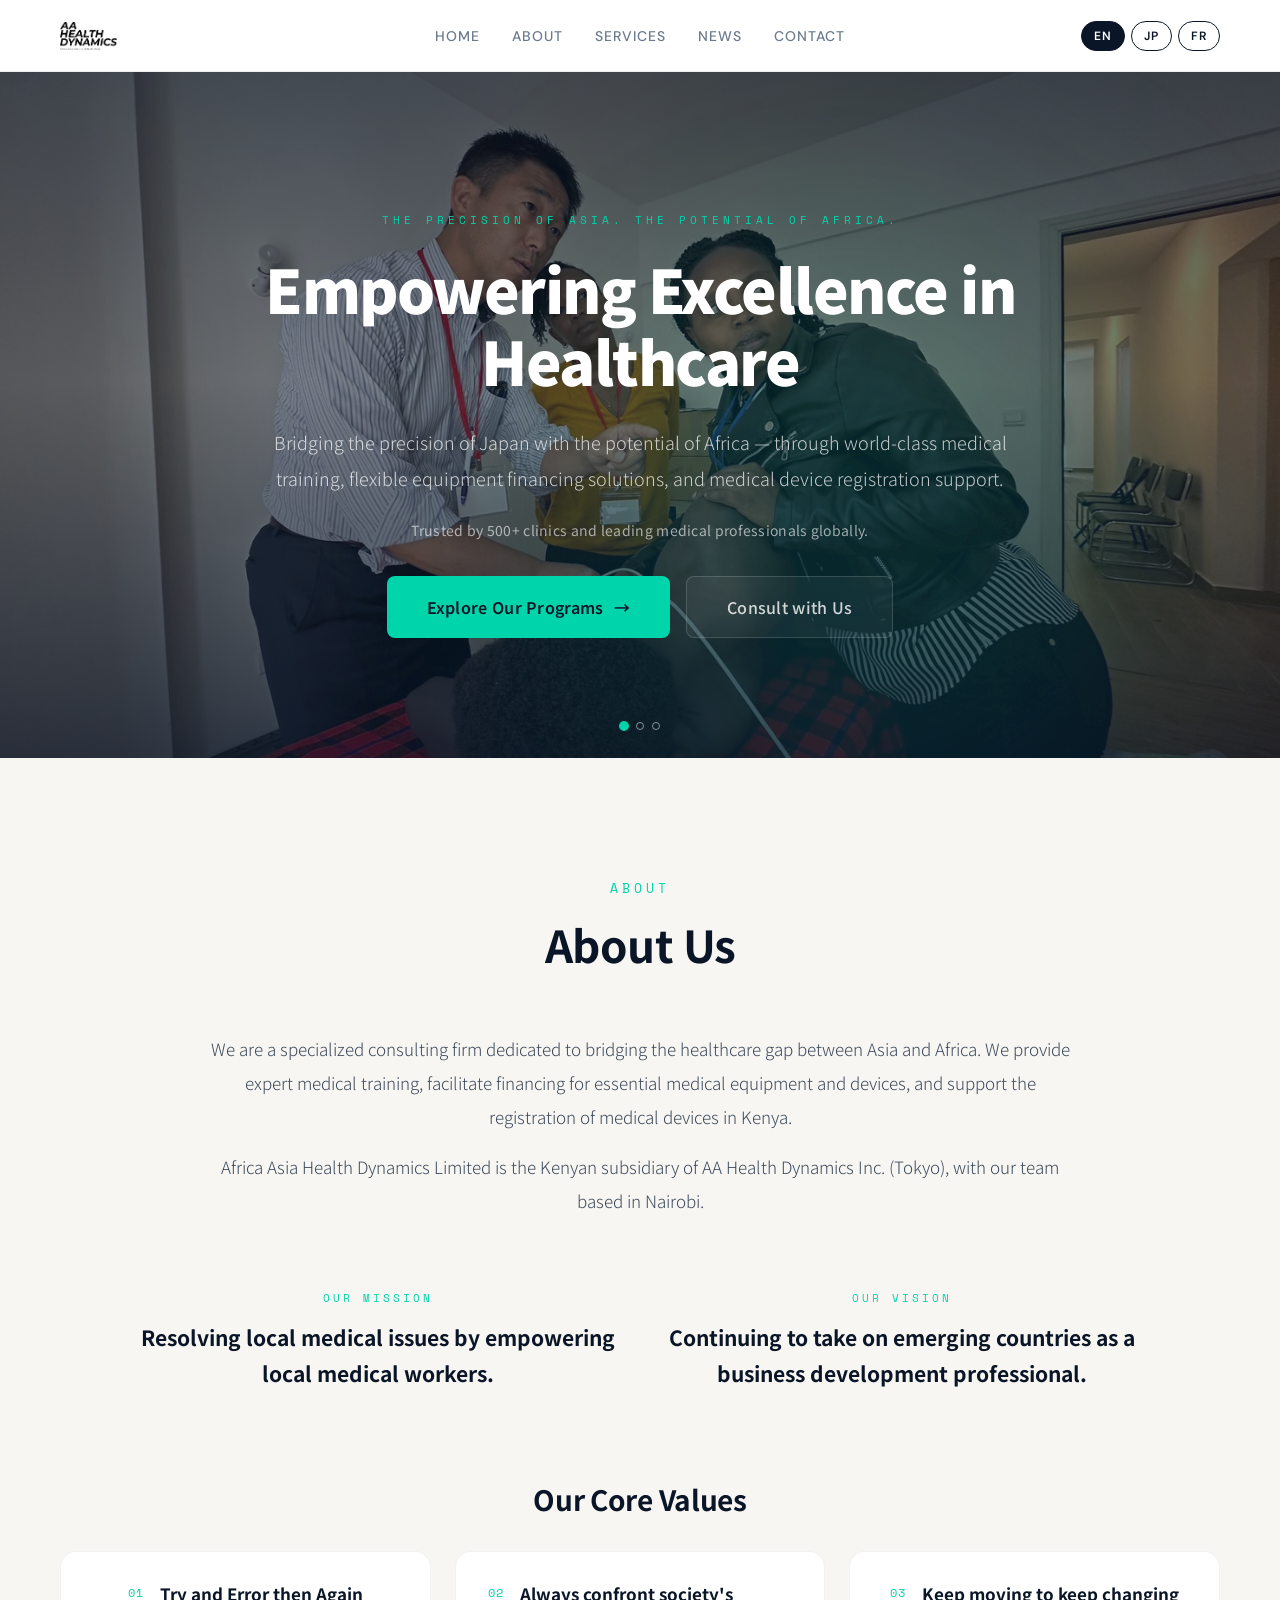
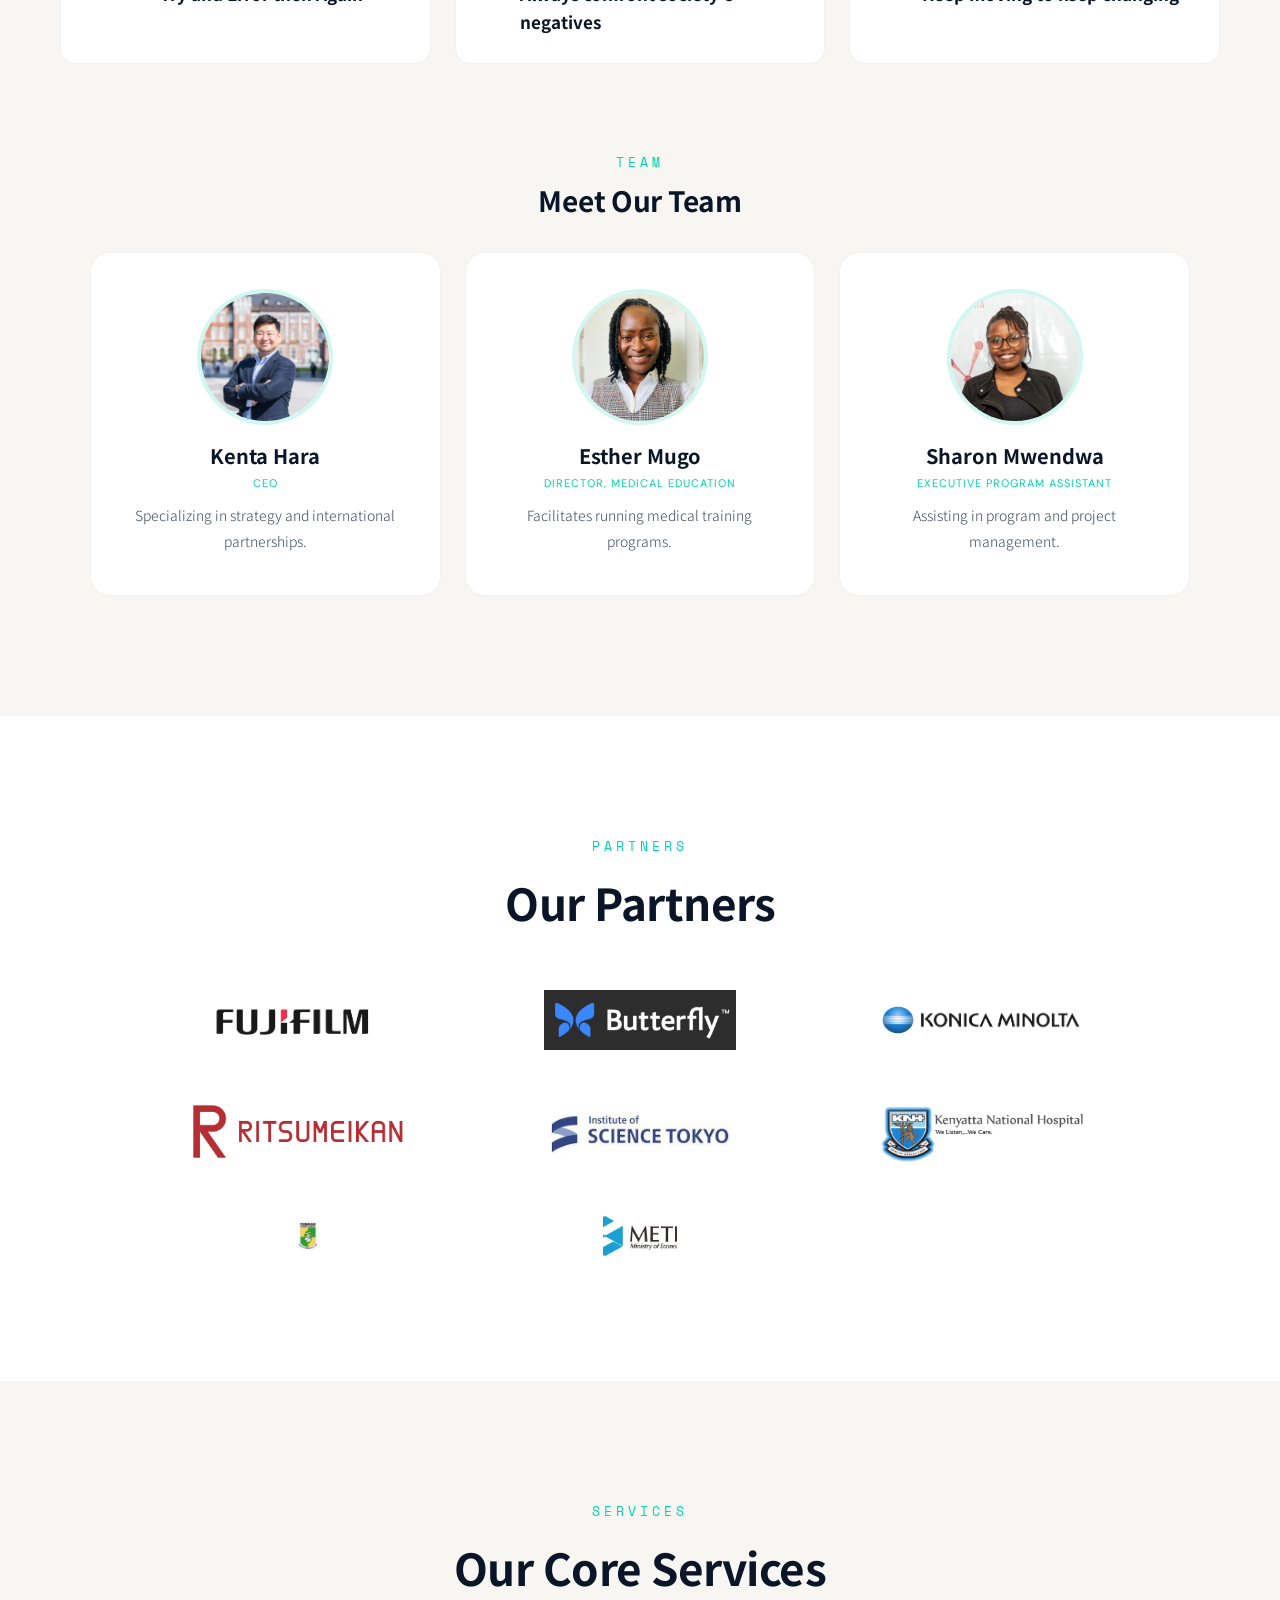
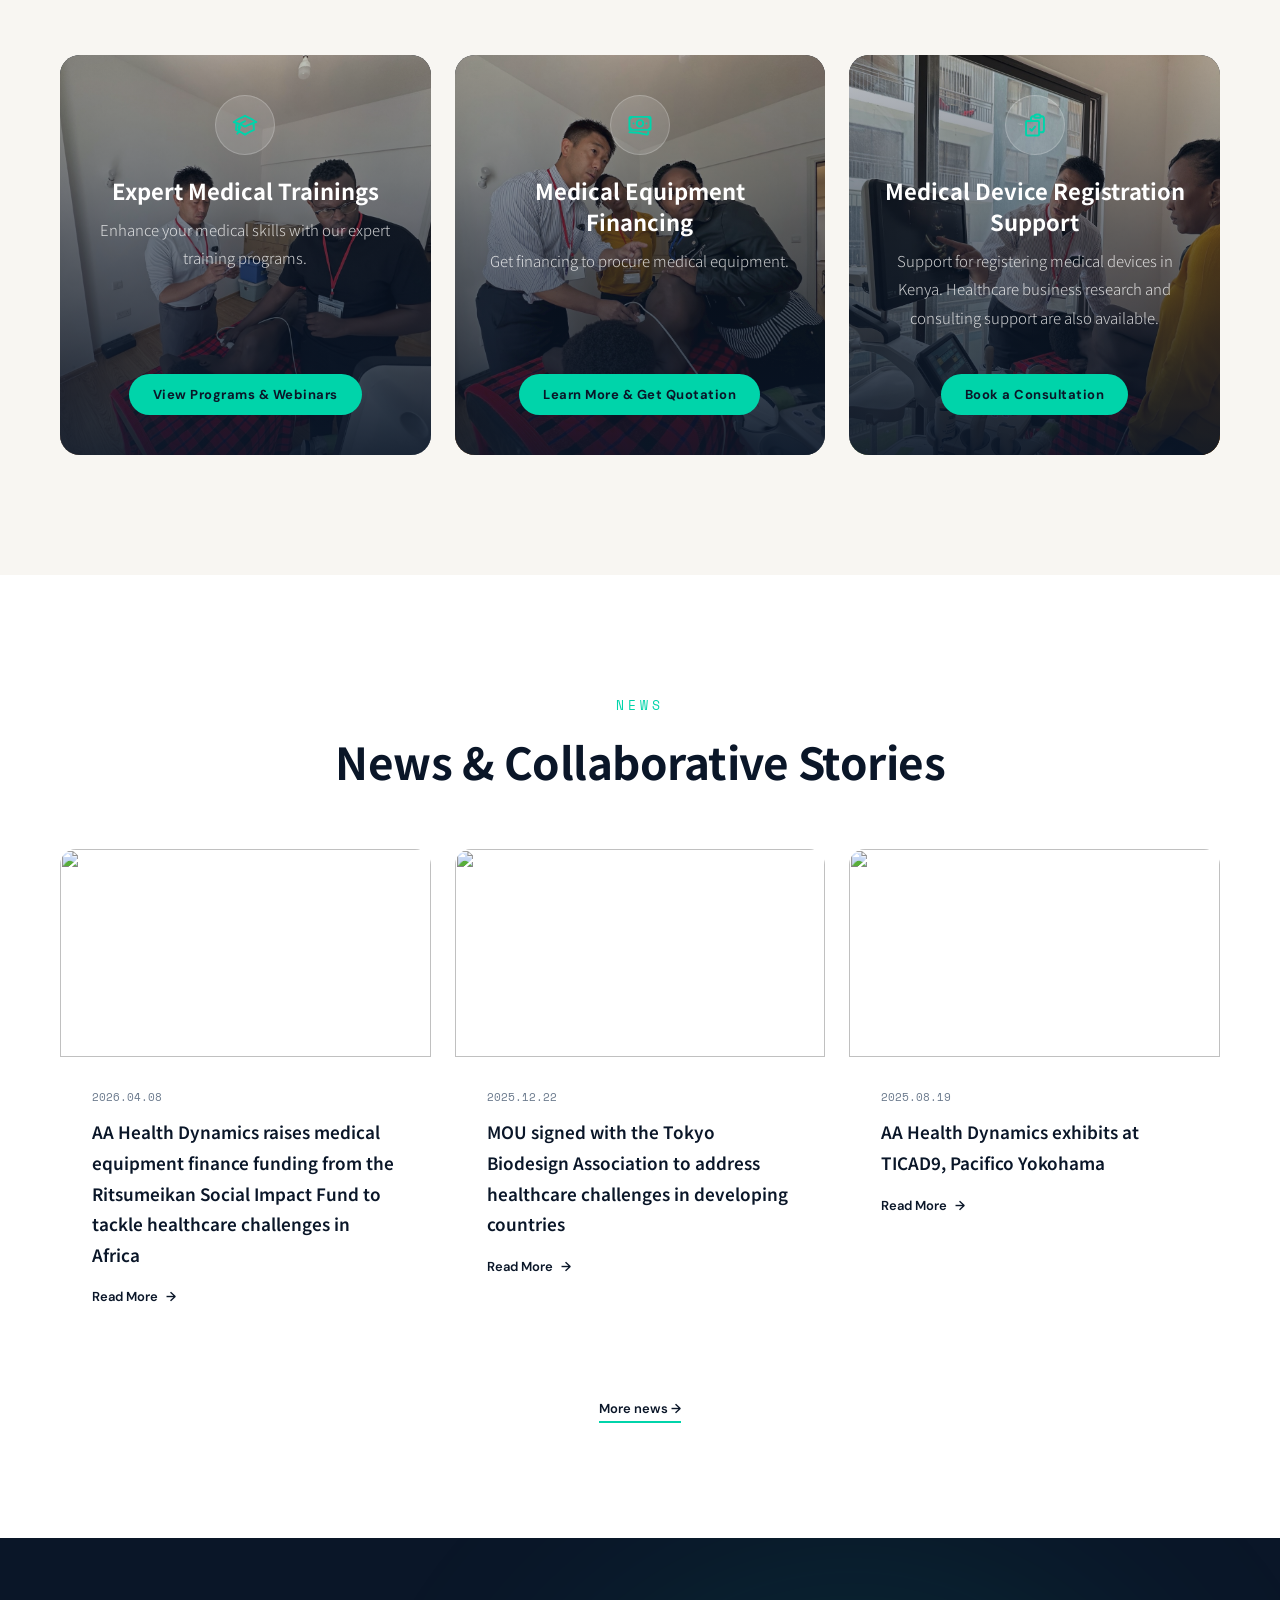
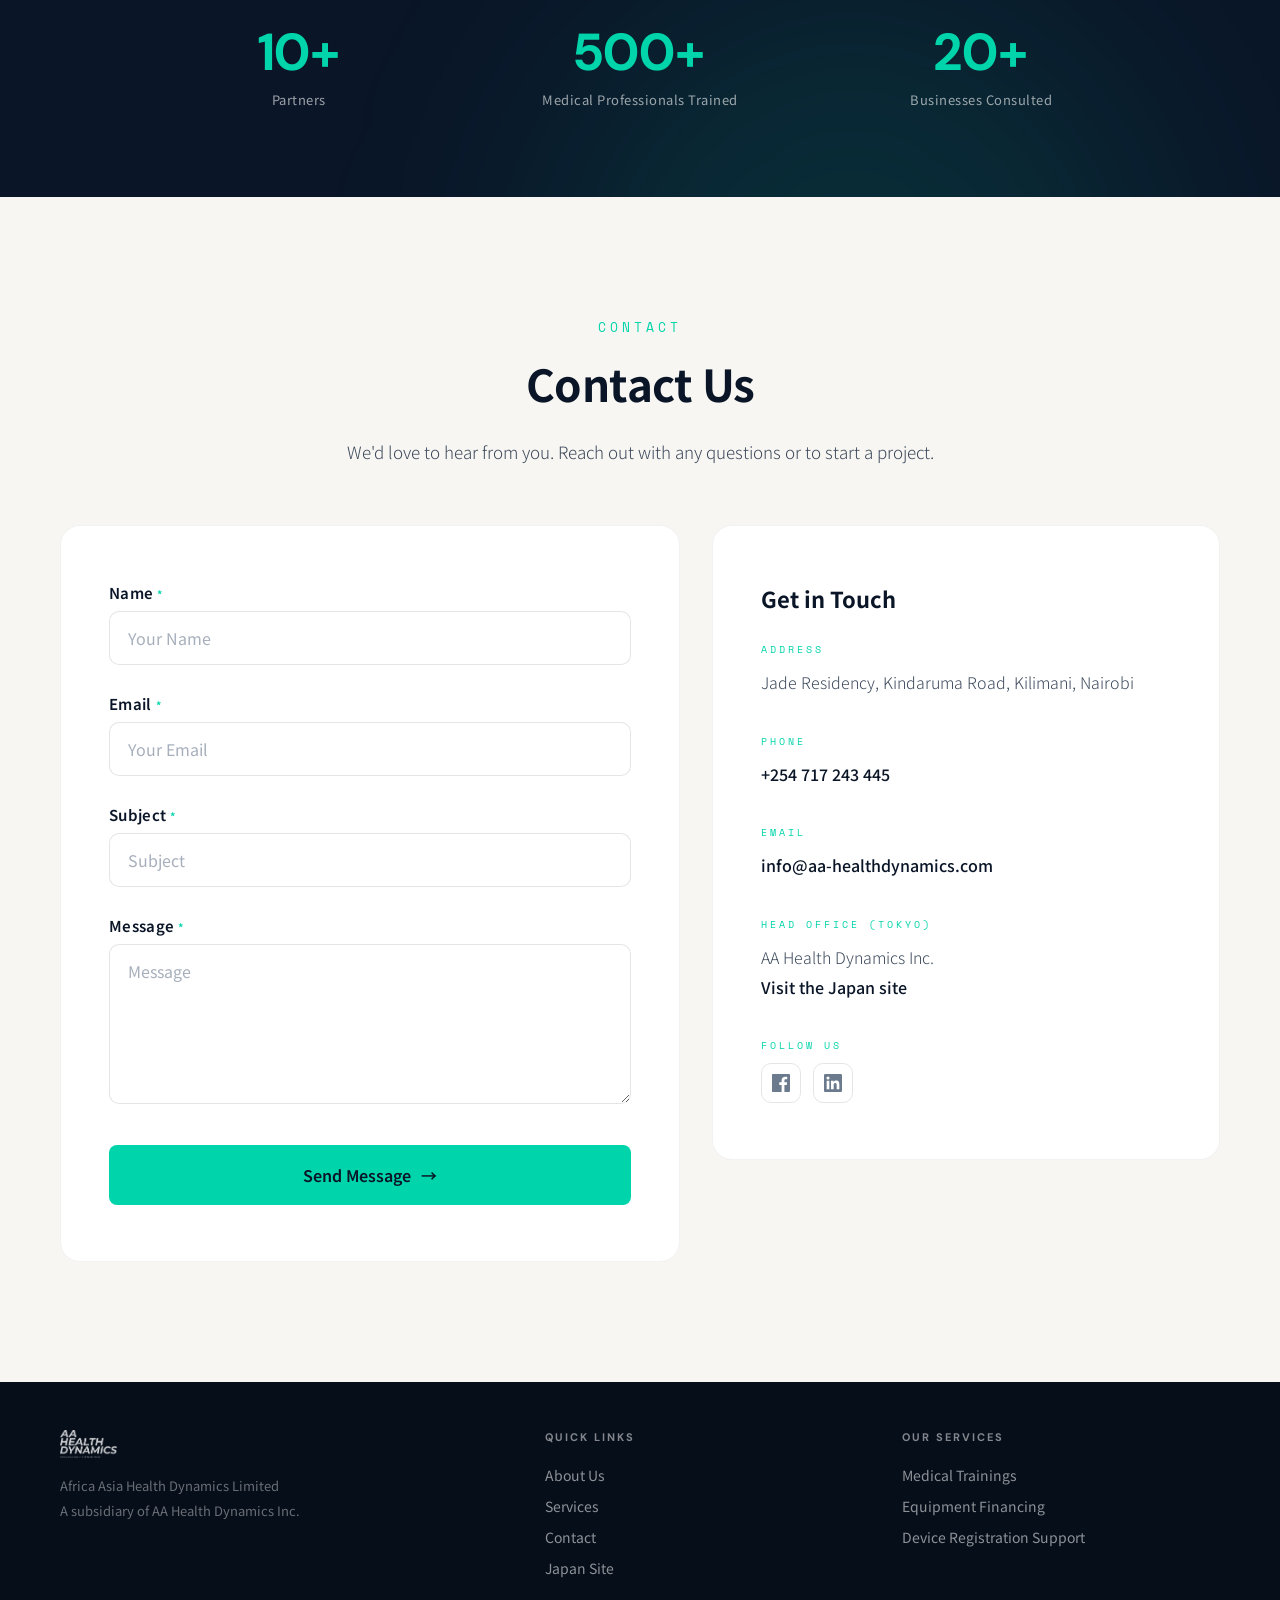
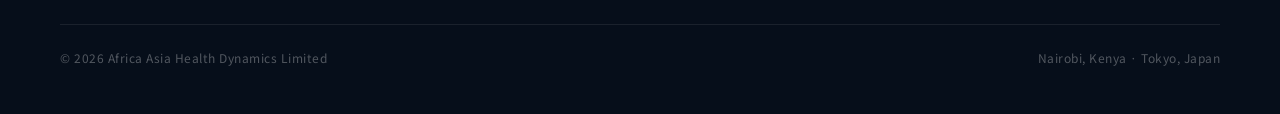
==== commit 24380b49: "Default to English regardless of browser language; label Japanese switch as JP Co-Authored-By: Claud" ====
--- a/index.html
+++ b/index.html
@@ -73,7 +73,7 @@
   <div class="nav-right">
     <div class="nav-langs" role="group" aria-label="Language">
       <a href="?lang=en" class="nav-lang" data-lang-btn="en" aria-pressed="true" hreflang="en">EN</a>
-      <a href="?lang=ja" class="nav-lang" data-lang-btn="ja" aria-pressed="false" hreflang="ja">日本語</a>
+      <a href="?lang=ja" class="nav-lang" data-lang-btn="ja" aria-pressed="false" hreflang="ja">JP</a>
       <a href="?lang=fr" class="nav-lang" data-lang-btn="fr" aria-pressed="false" hreflang="fr">FR</a>
     </div>
     <button type="button" class="nav-hamburger" aria-label="Menu" aria-controls="mainNav" aria-expanded="false">
@@ -217,7 +217,7 @@
           </div>
           <h3 data-i18n="s2_title">Medical Equipment Financing</h3>
           <p data-i18n="s2_text">Get financing to procure medical equipment.</p>
-          <a href="https://finance-lp.onrender.com/" target="_blank" rel="noopener noreferrer" class="btn-pill" data-i18n="s2_cta" data-i18n-attr="href:s2_href">Learn More &amp; Get Quotation</a>
+          <a href="https://med-device-frontend.onrender.com/apply" target="_blank" rel="noopener noreferrer" class="btn-pill" data-i18n="s2_cta" data-i18n-attr="href:s2_href">Learn More &amp; Get Quotation</a>
         </div>
       </div>
       <!-- 03 Device registration support -->
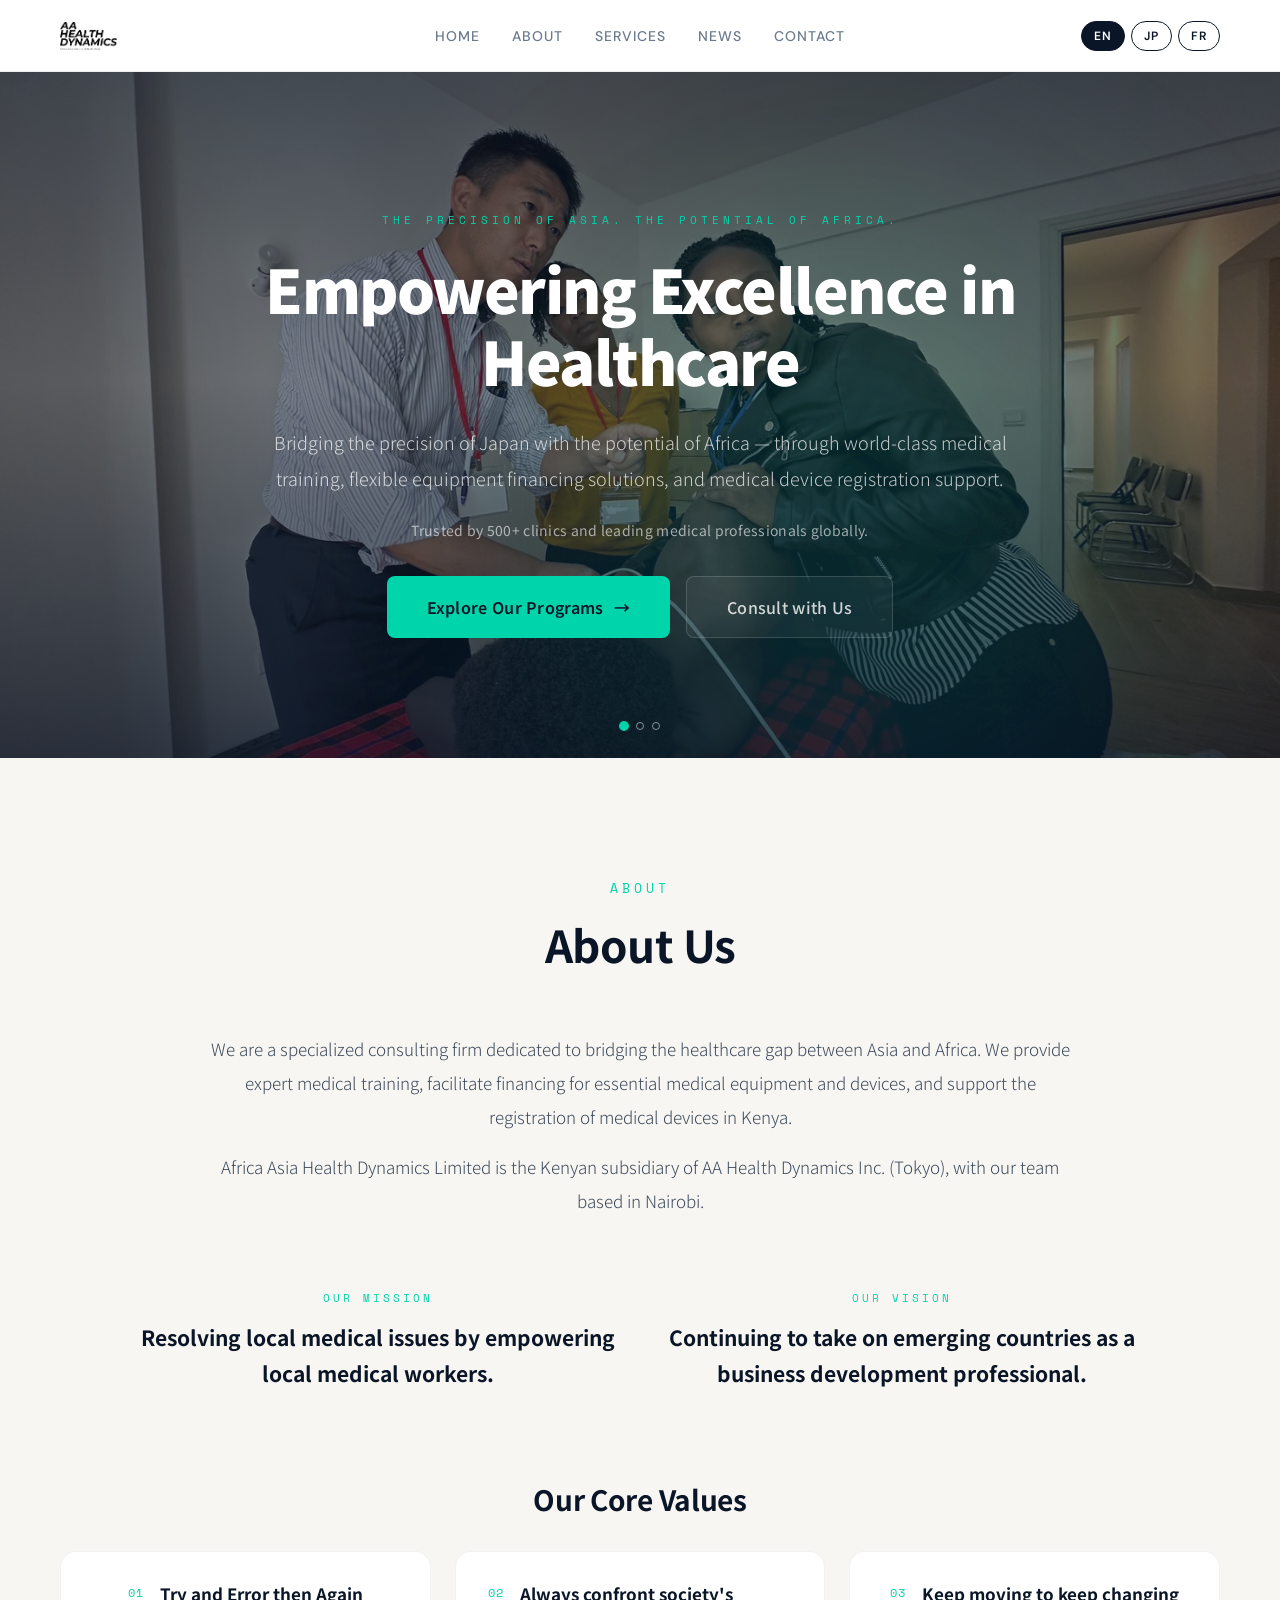
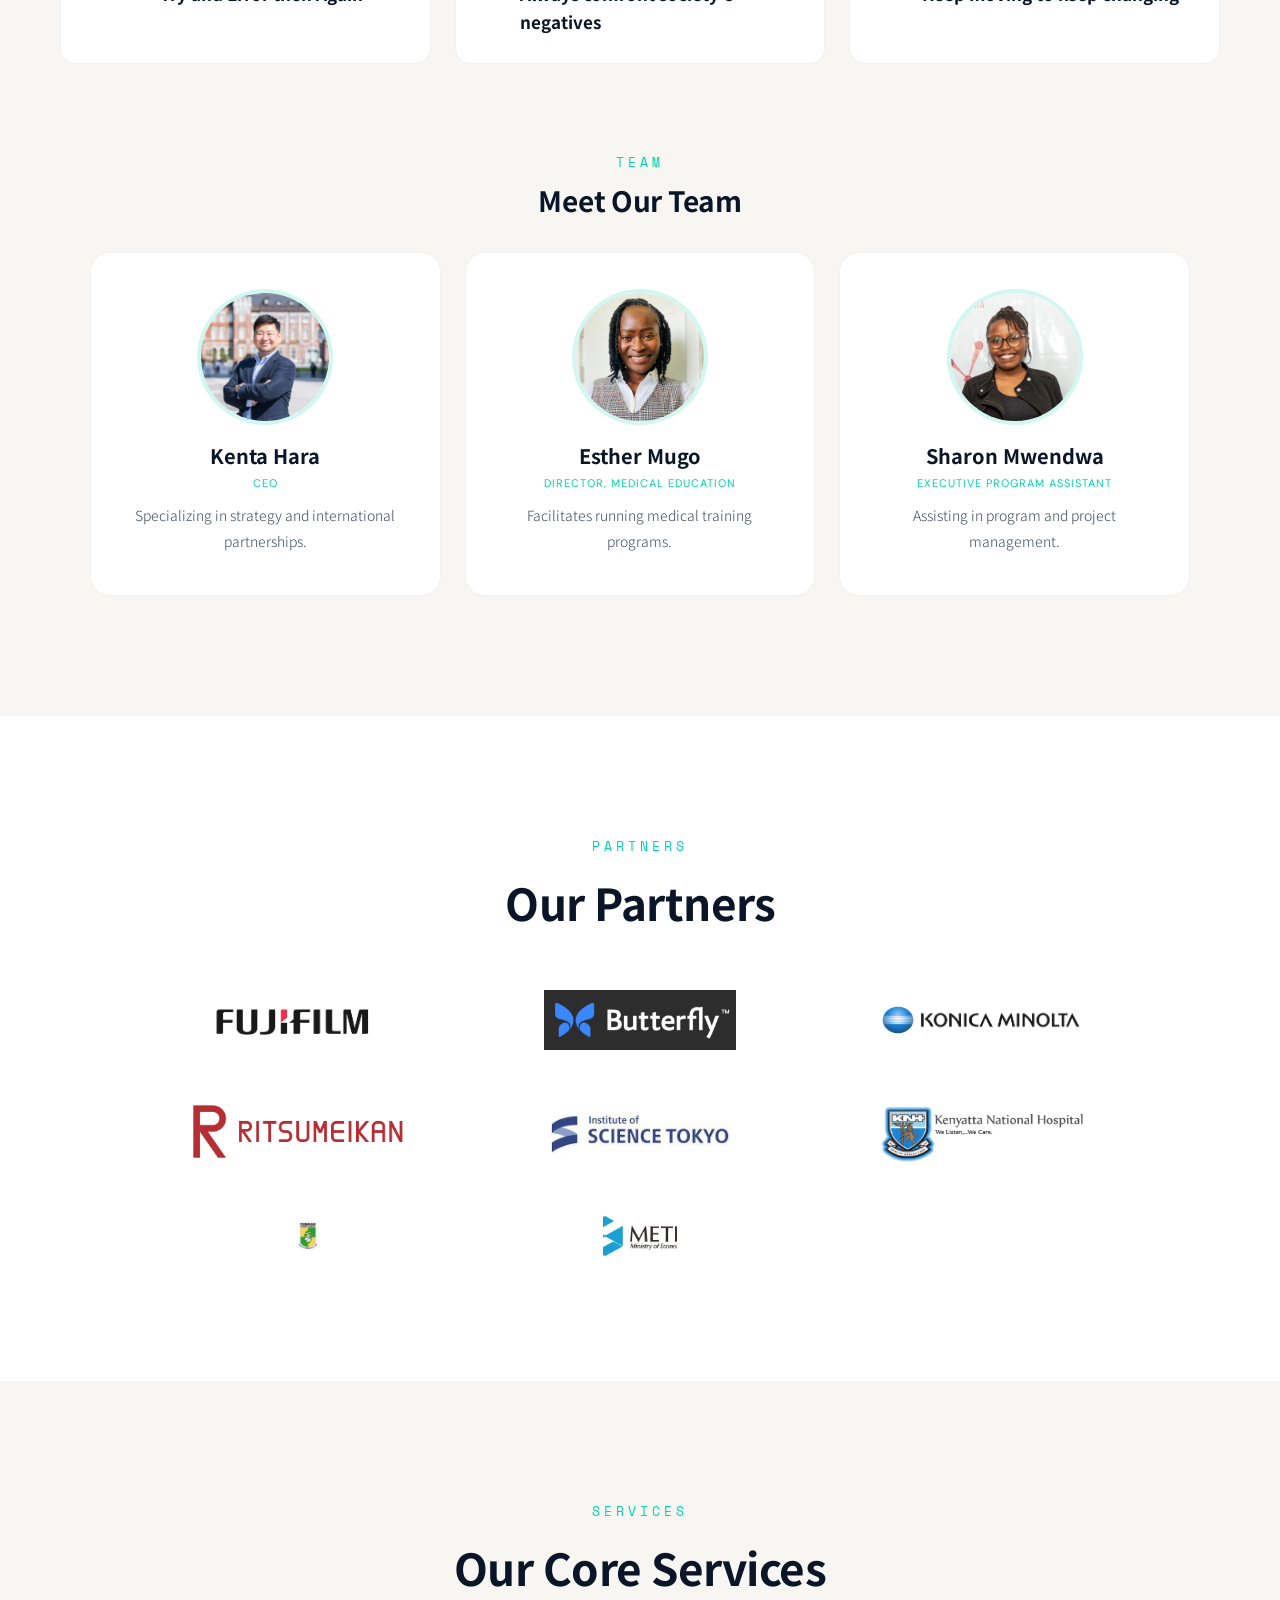
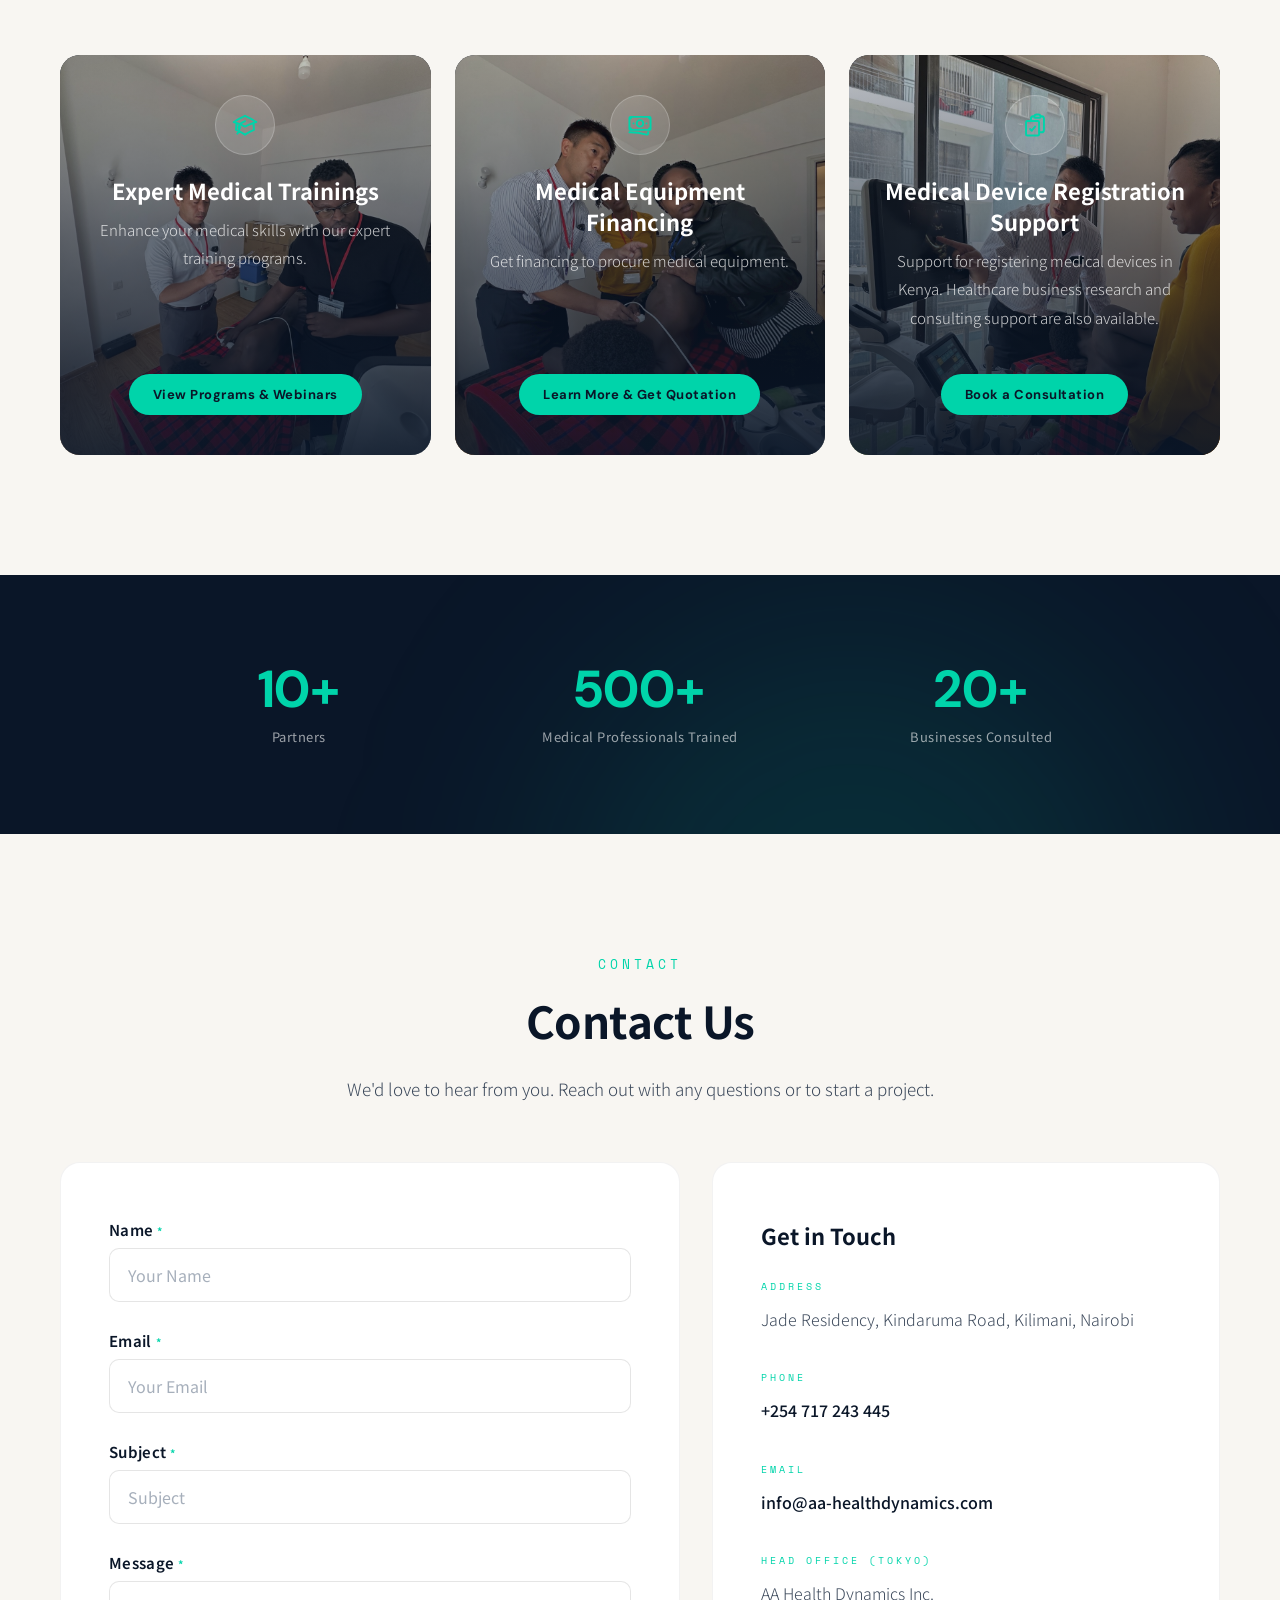
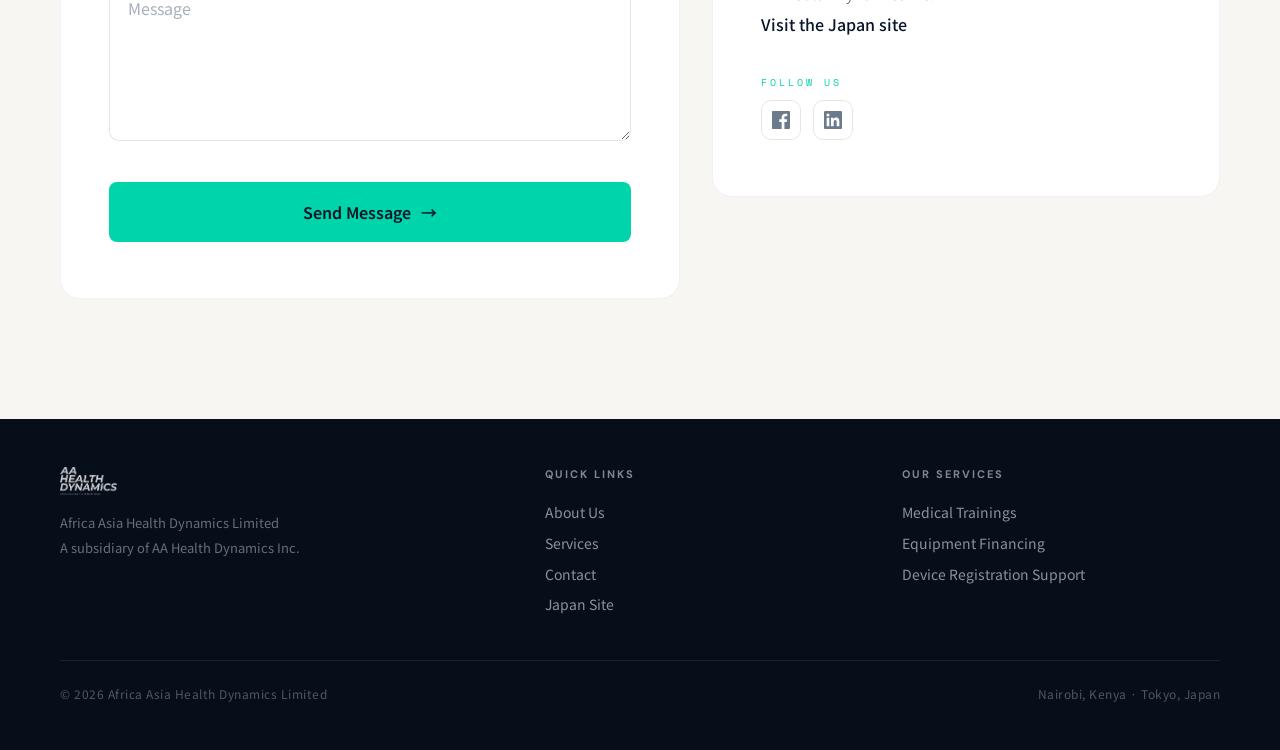
==== commit e1a9d46f: "Point Medical Training links to the MedicScan site on Render Co-Authored-By: Claude Fable 5.1 <norep" ====
--- a/index.html
+++ b/index.html
@@ -99,7 +99,7 @@
     <p class="hero-sub" data-i18n="hero_sub">Bridging the precision of Japan with the potential of Africa — through world-class medical training, flexible equipment financing solutions, and medical device registration support.</p>
     <p class="hero-trust" data-i18n="hero_trust">Trusted by 500+ clinics and leading medical professionals globally.</p>
     <div class="hero-ctas">
-      <a href="https://medicscan.org/" target="_blank" rel="noopener noreferrer" class="btn-primary"><span data-i18n="hero_cta1">Explore Our Programs</span> <span>→</span></a>
+      <a href="https://medicscan.onrender.com/" target="_blank" rel="noopener noreferrer" class="btn-primary"><span data-i18n="hero_cta1">Explore Our Programs</span> <span>→</span></a>
       <a href="#contact" class="btn-secondary" data-i18n="hero_cta2">Consult with Us</a>
     </div>
   </div>
@@ -205,7 +205,7 @@
           </div>
           <h3 data-i18n="s1_title">Expert Medical Trainings</h3>
           <p data-i18n="s1_text">Enhance your medical skills with our expert training programs.</p>
-          <a href="https://medicscan.org/" target="_blank" rel="noopener noreferrer" class="btn-pill" data-i18n="s1_cta">View Programs &amp; Webinars</a>
+          <a href="https://medicscan.onrender.com/" target="_blank" rel="noopener noreferrer" class="btn-pill" data-i18n="s1_cta">View Programs &amp; Webinars</a>
         </div>
       </div>
       <!-- 02 Equipment financing -->
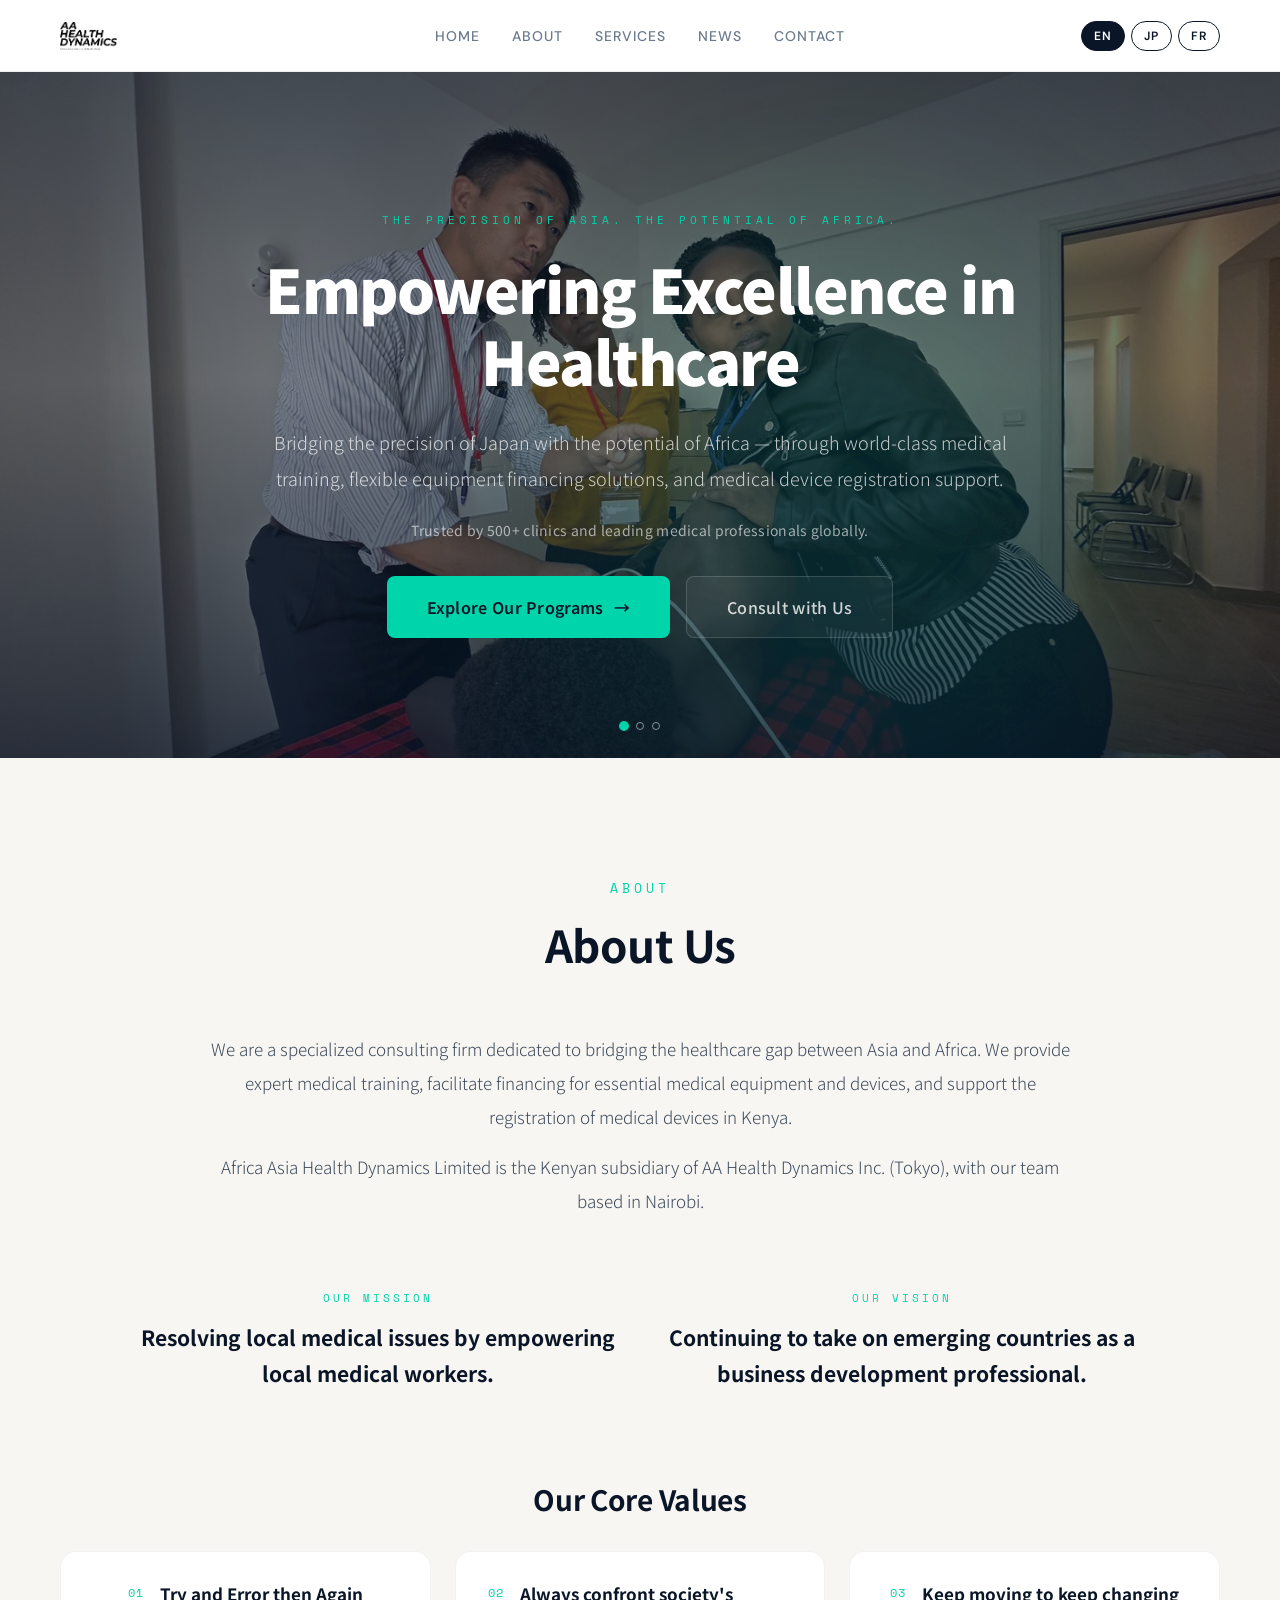
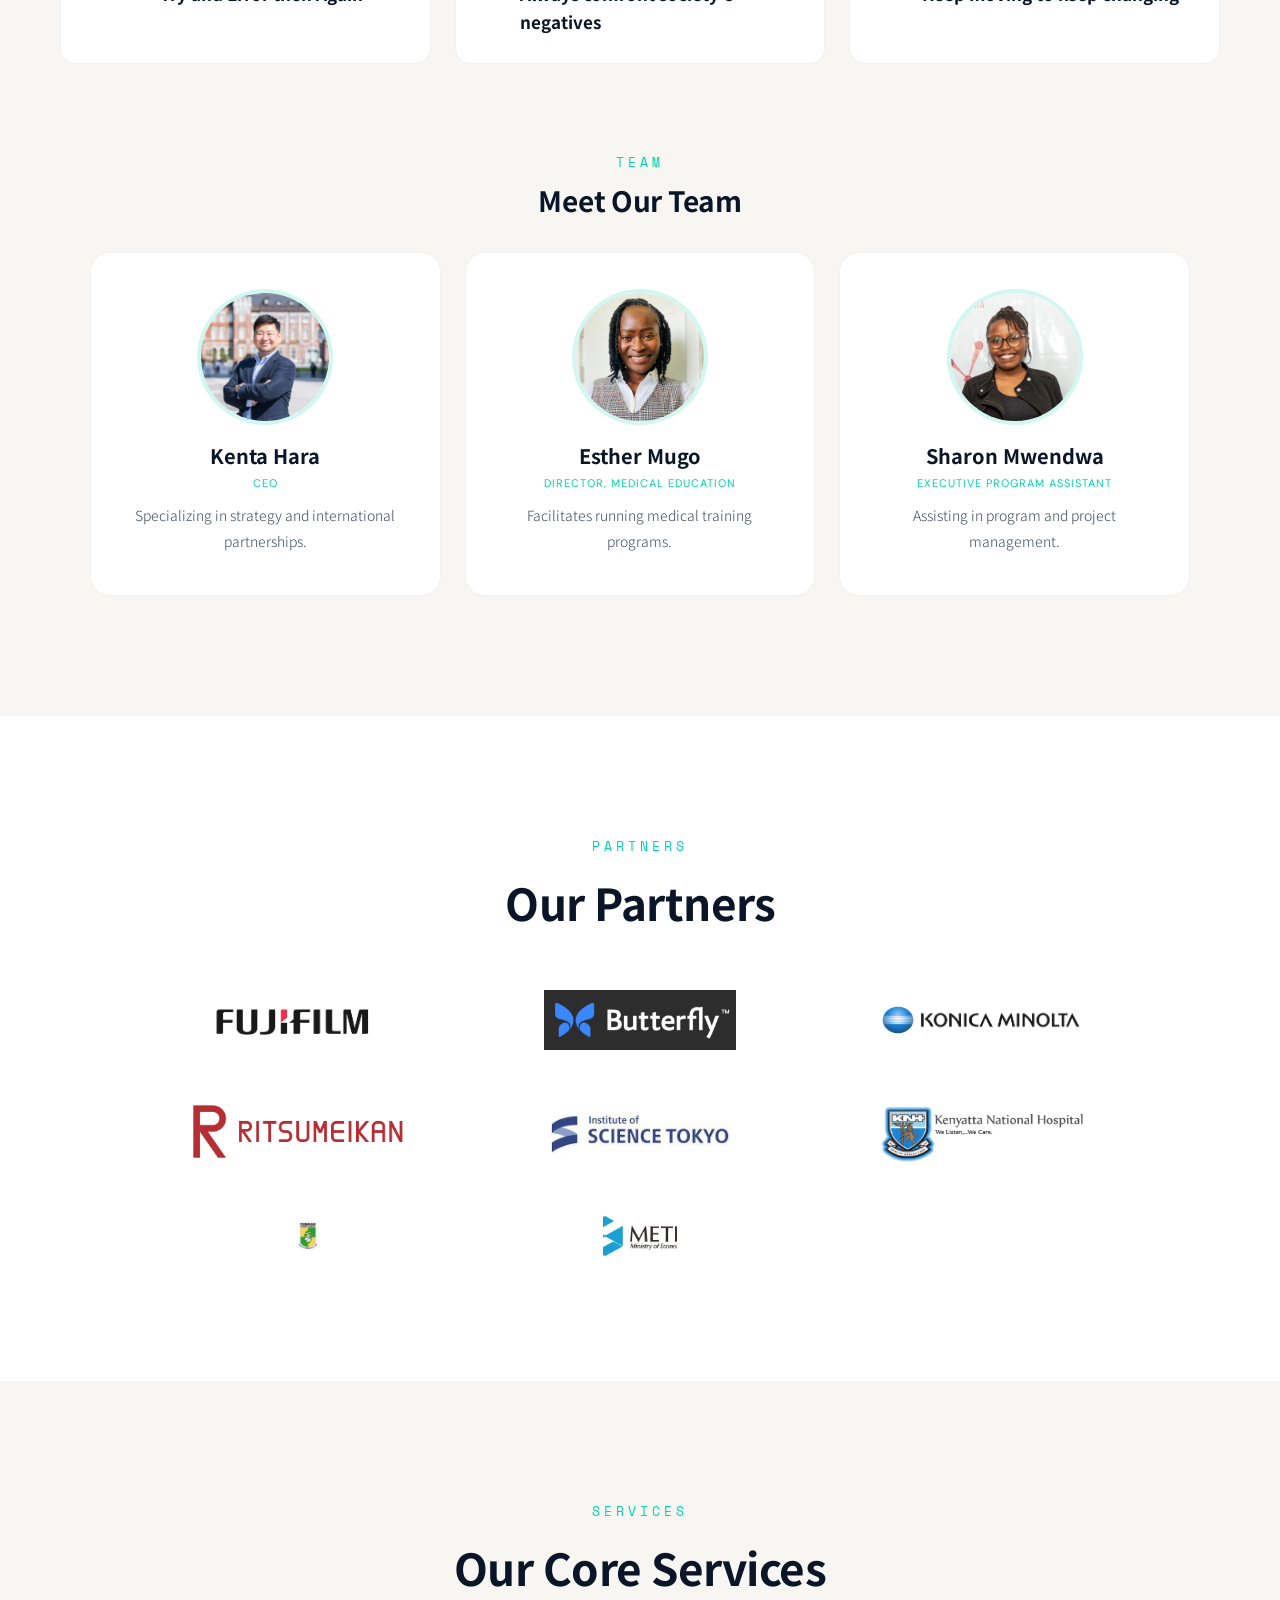
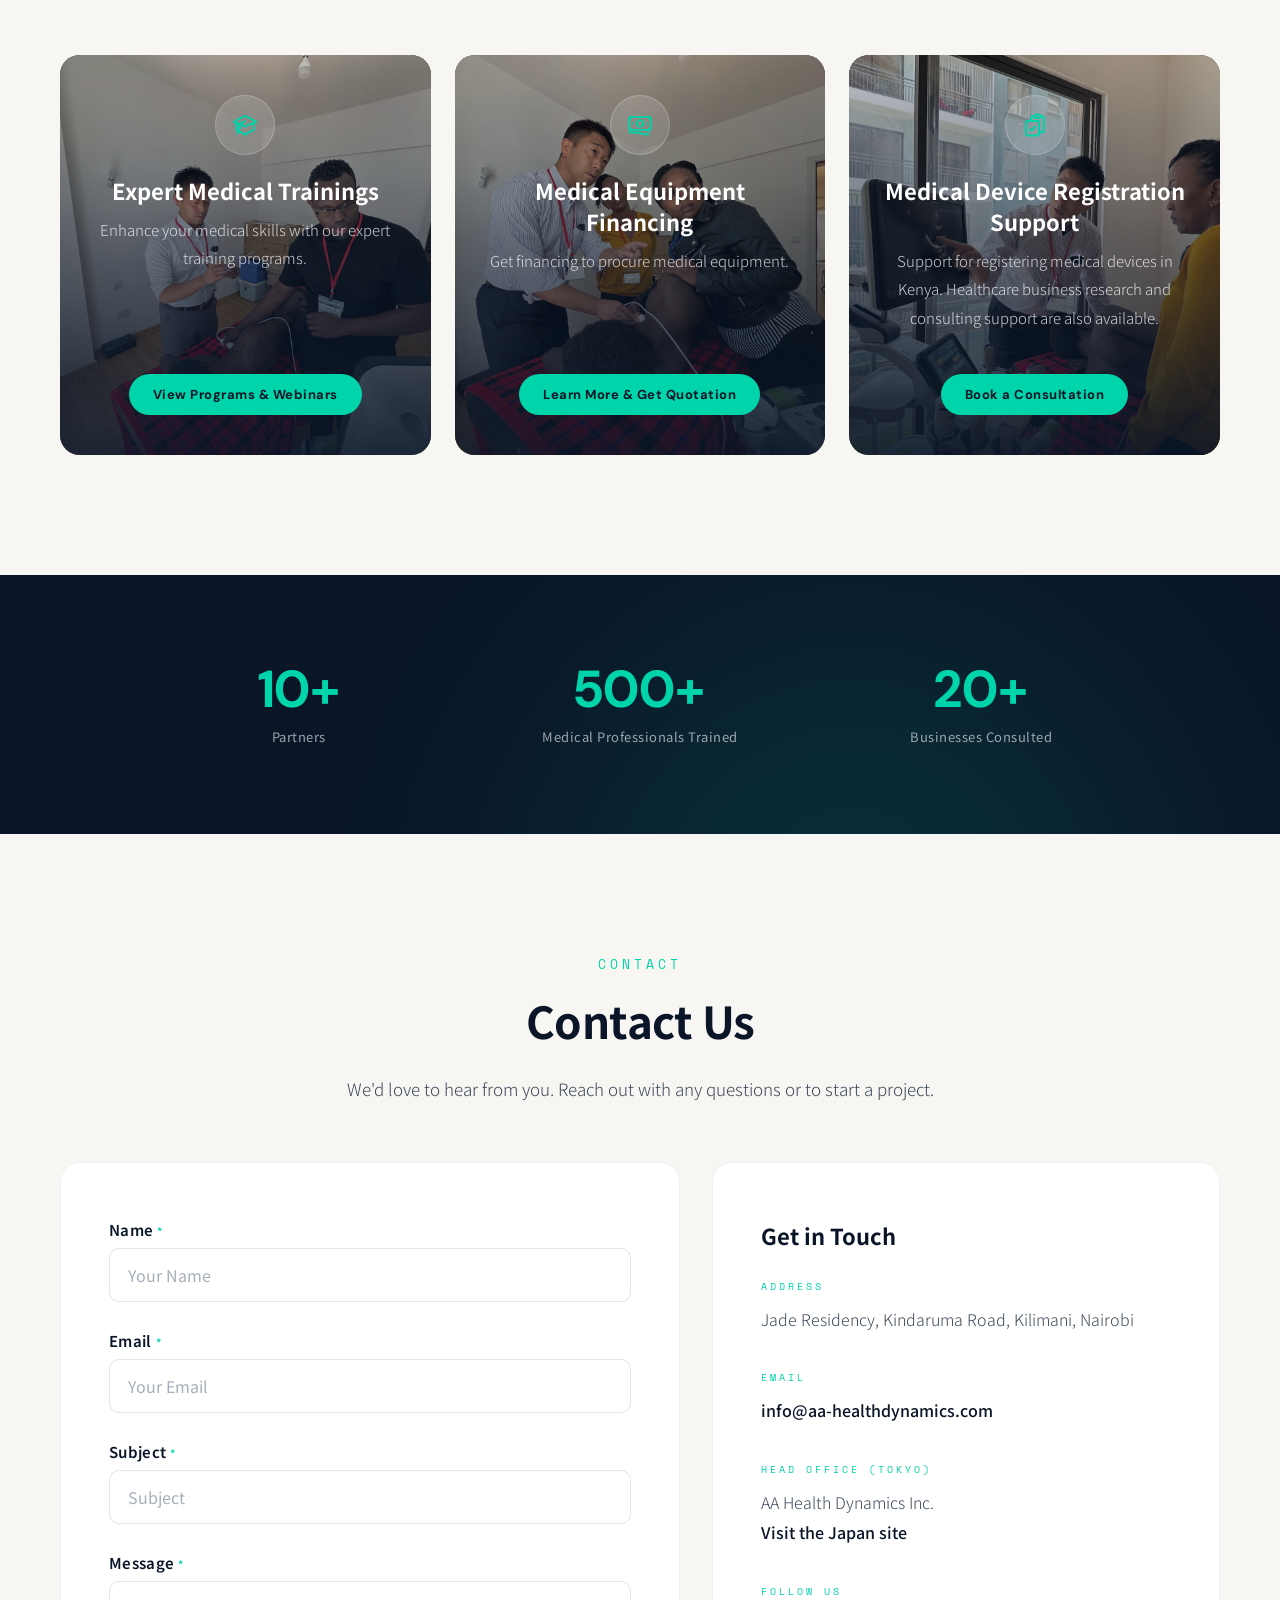
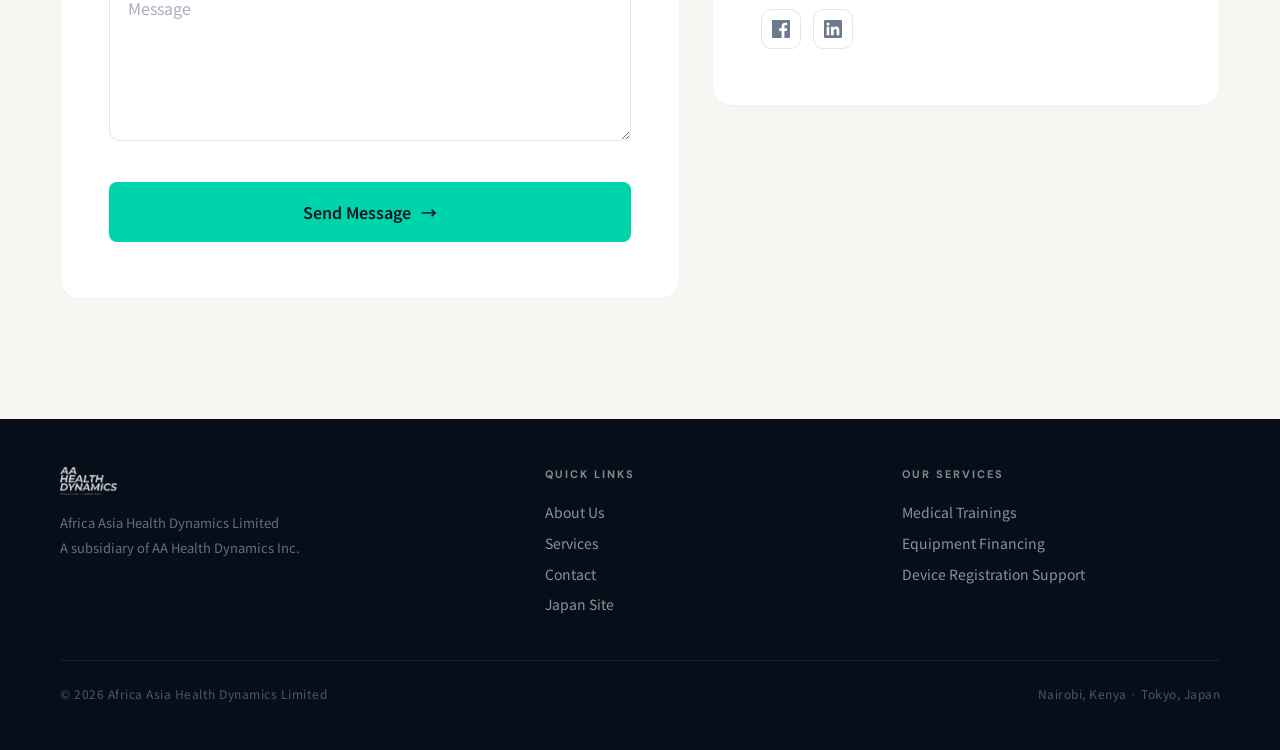
==== commit f4860924: "Remove phone number from contact details Co-Authored-By: Claude Fable 5.1 <noreply@anthropic.com>" ====
--- a/index.html
+++ b/index.html
@@ -33,7 +33,6 @@
  "url": "https://ke.aa-healthdynamics.com/",
  "logo": "https://ke.aa-healthdynamics.com/assets/images/logo-black.png",
  "email": "info@aa-healthdynamics.com",
- "telephone": "+254717243445",
  "address": {
   "@type": "PostalAddress",
   "streetAddress": "Jade Residency, Kindaruma Road, Kilimani",
@@ -306,10 +305,6 @@
           <p data-i18n="info_address_text">Jade Residency, Kindaruma Road, Kilimani, Nairobi</p>
         </div>
         <div class="info-block">
-          <div class="info-block-label" data-i18n="info_phone">Phone</div>
-          <p><a href="tel:+254717243445">+254 717 243 445</a></p>
-        </div>
-        <div class="info-block">
           <div class="info-block-label" data-i18n="info_email">Email</div>
           <p><a href="mailto:info@aa-healthdynamics.com">info@aa-healthdynamics.com</a></p>
         </div>
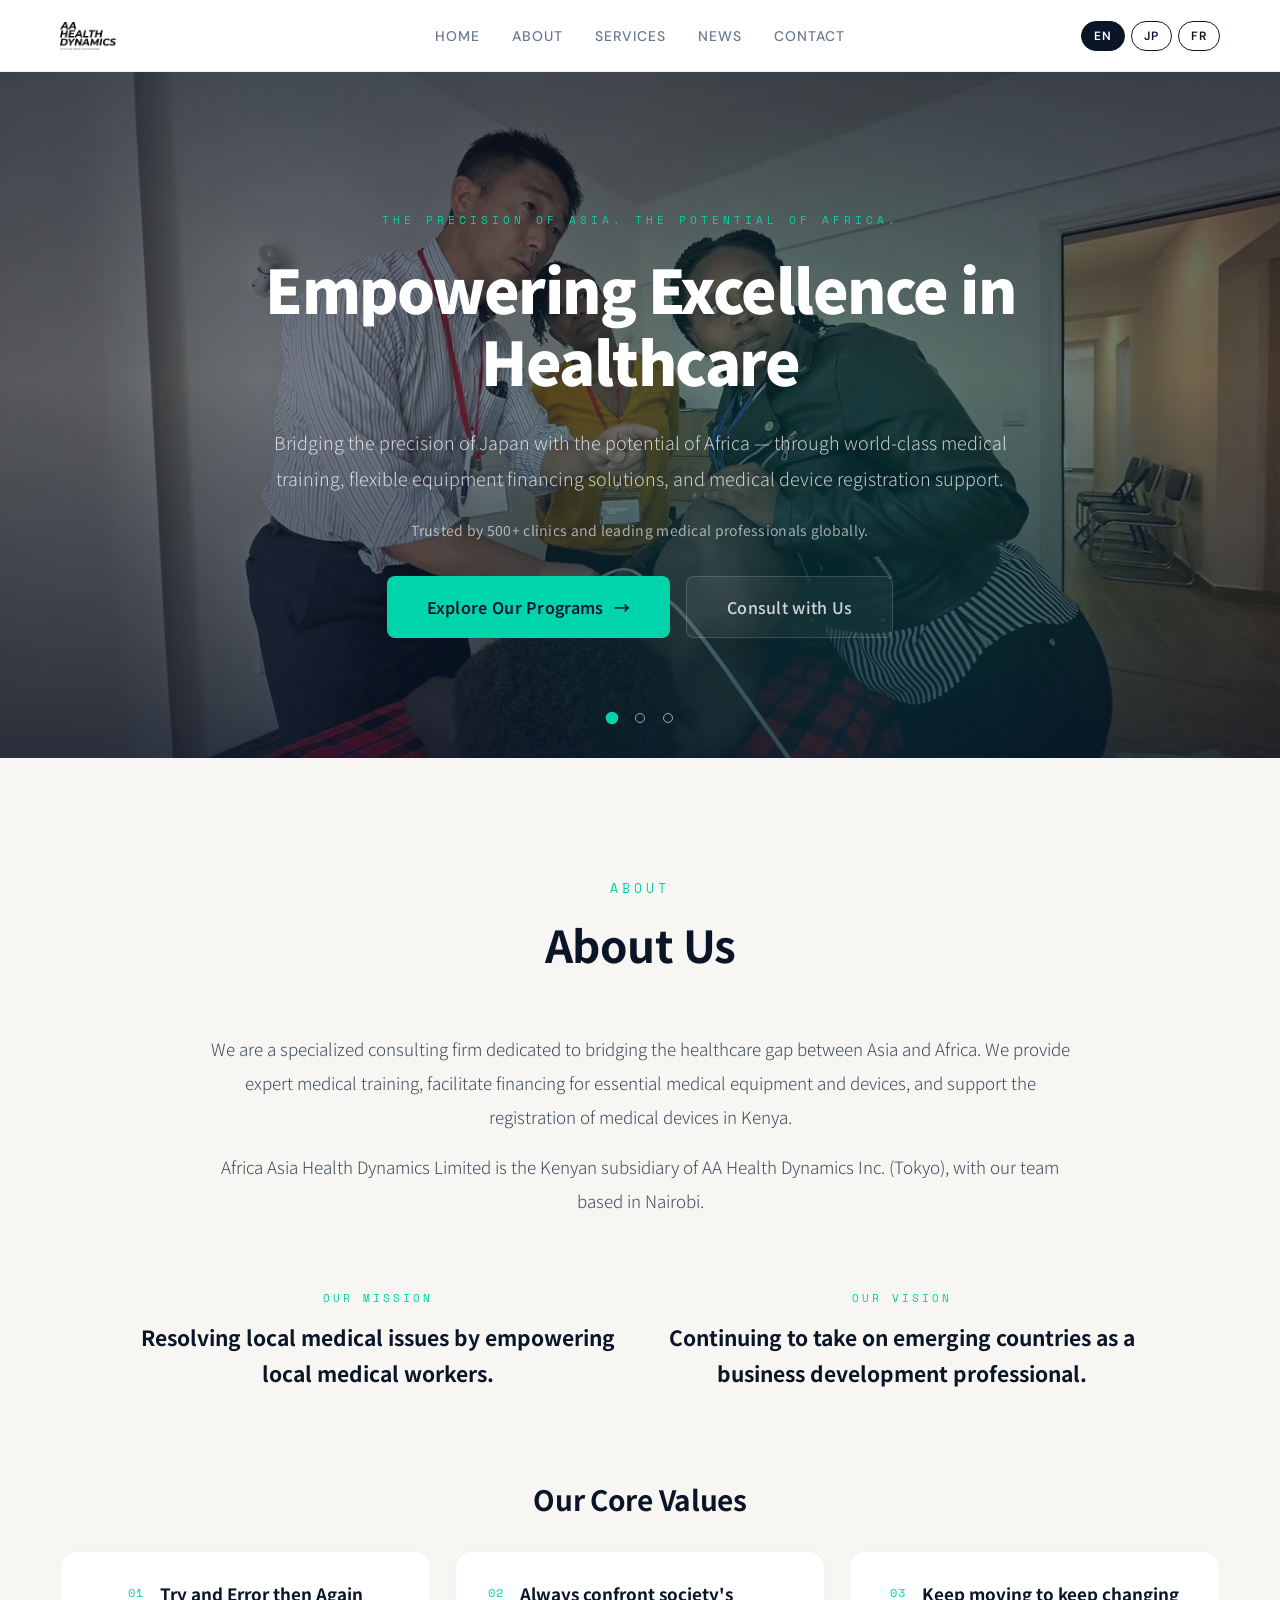
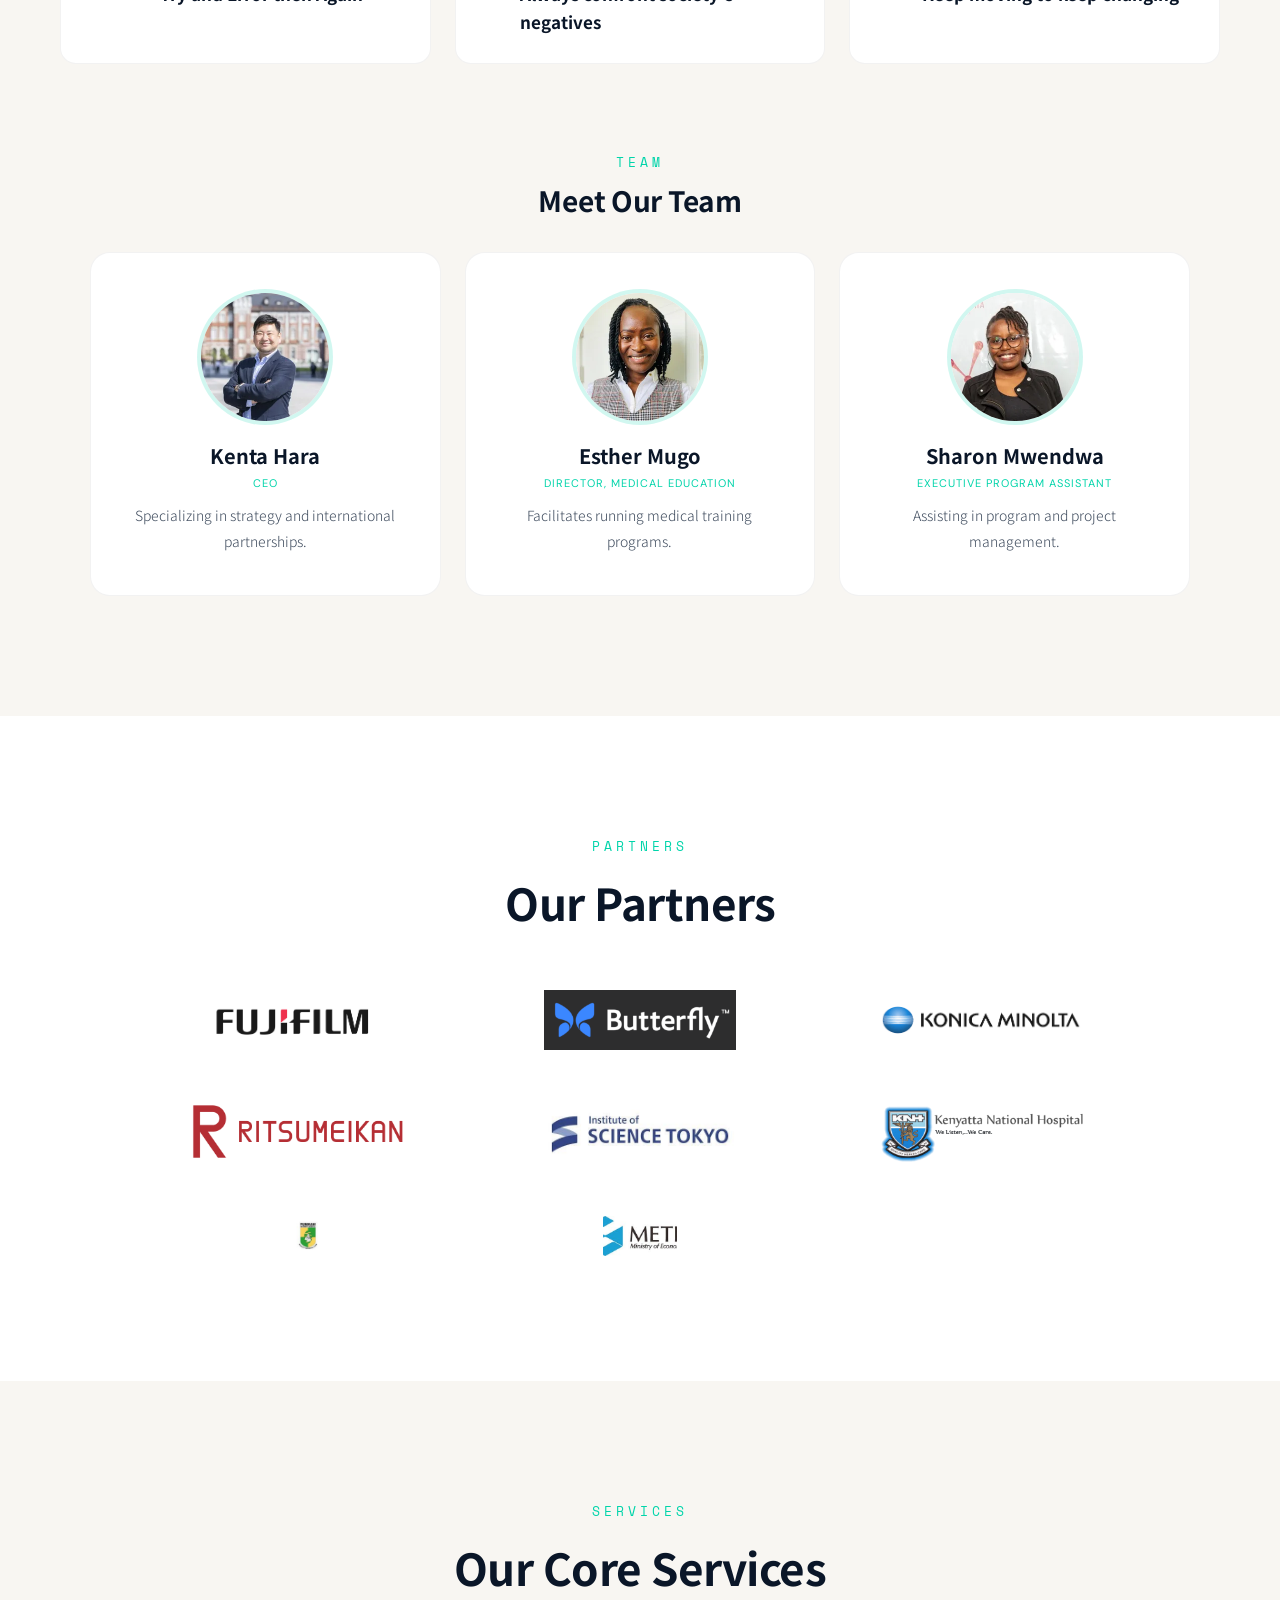
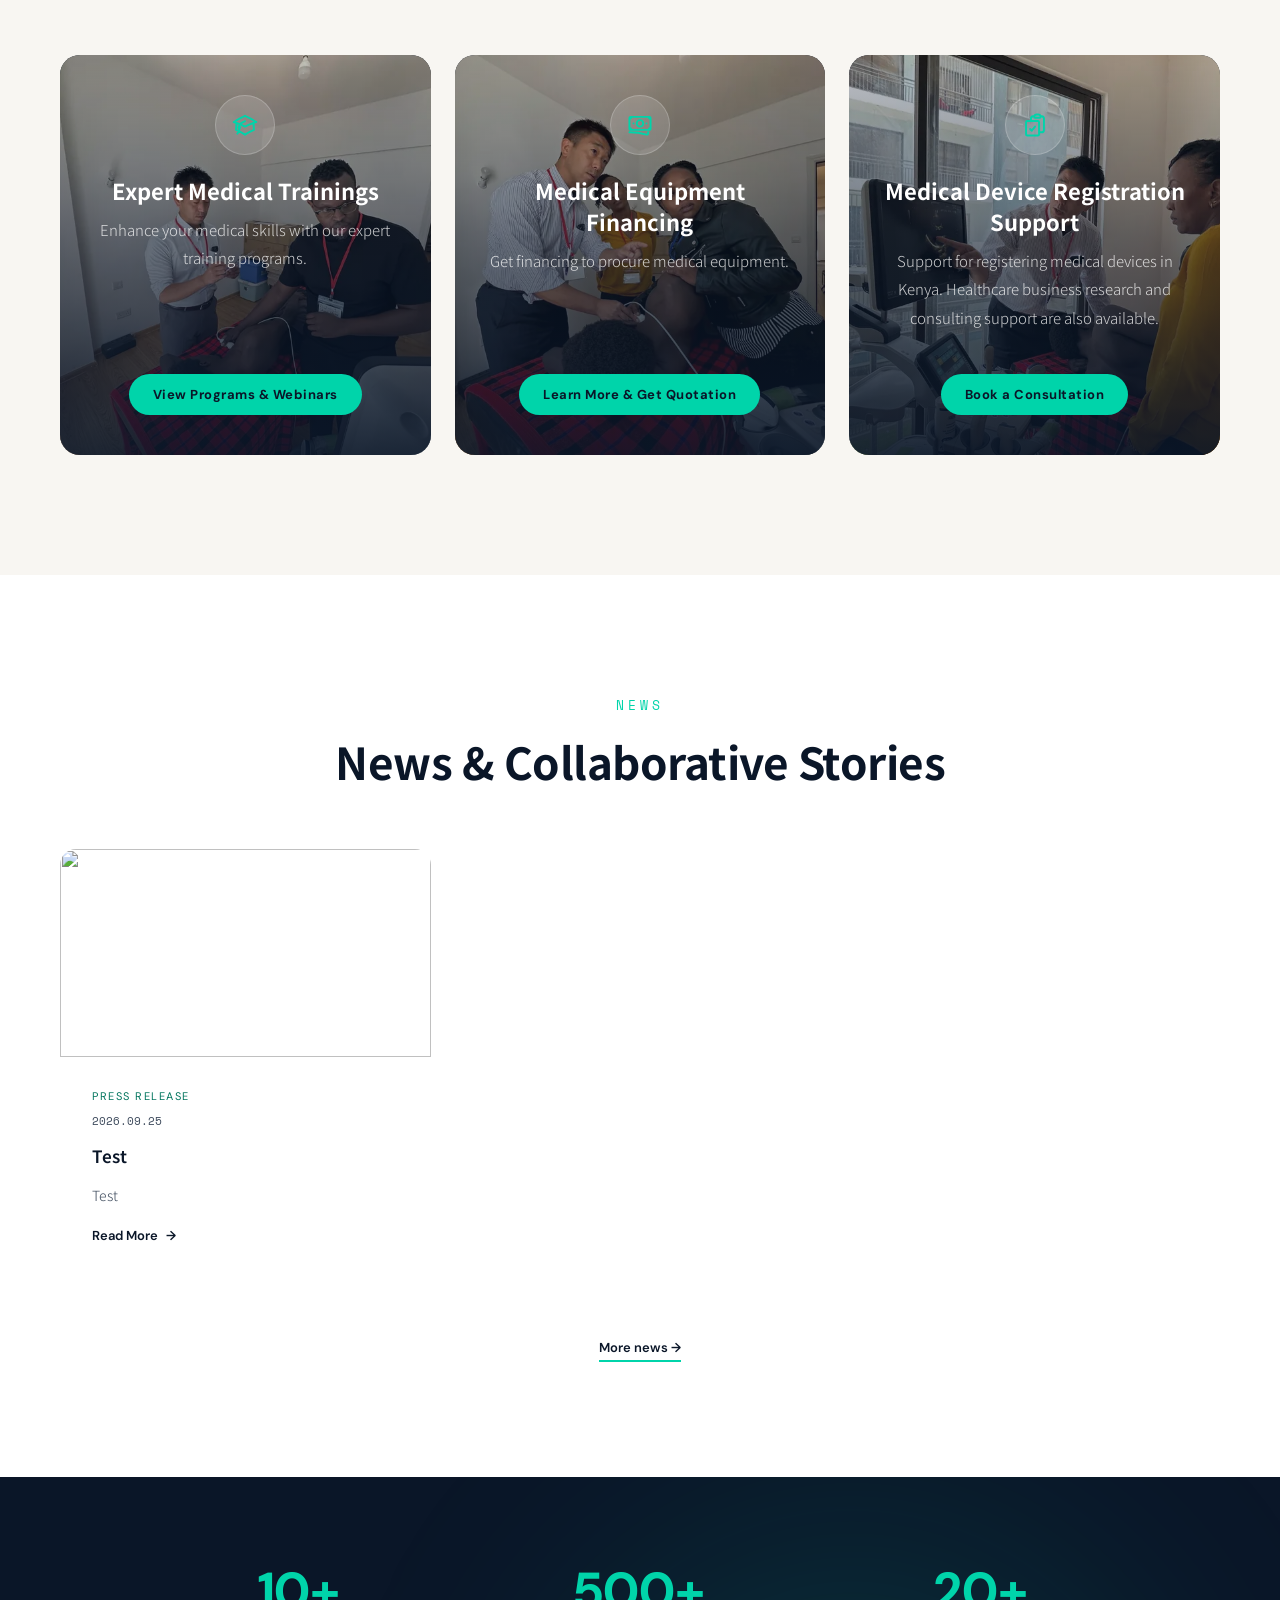
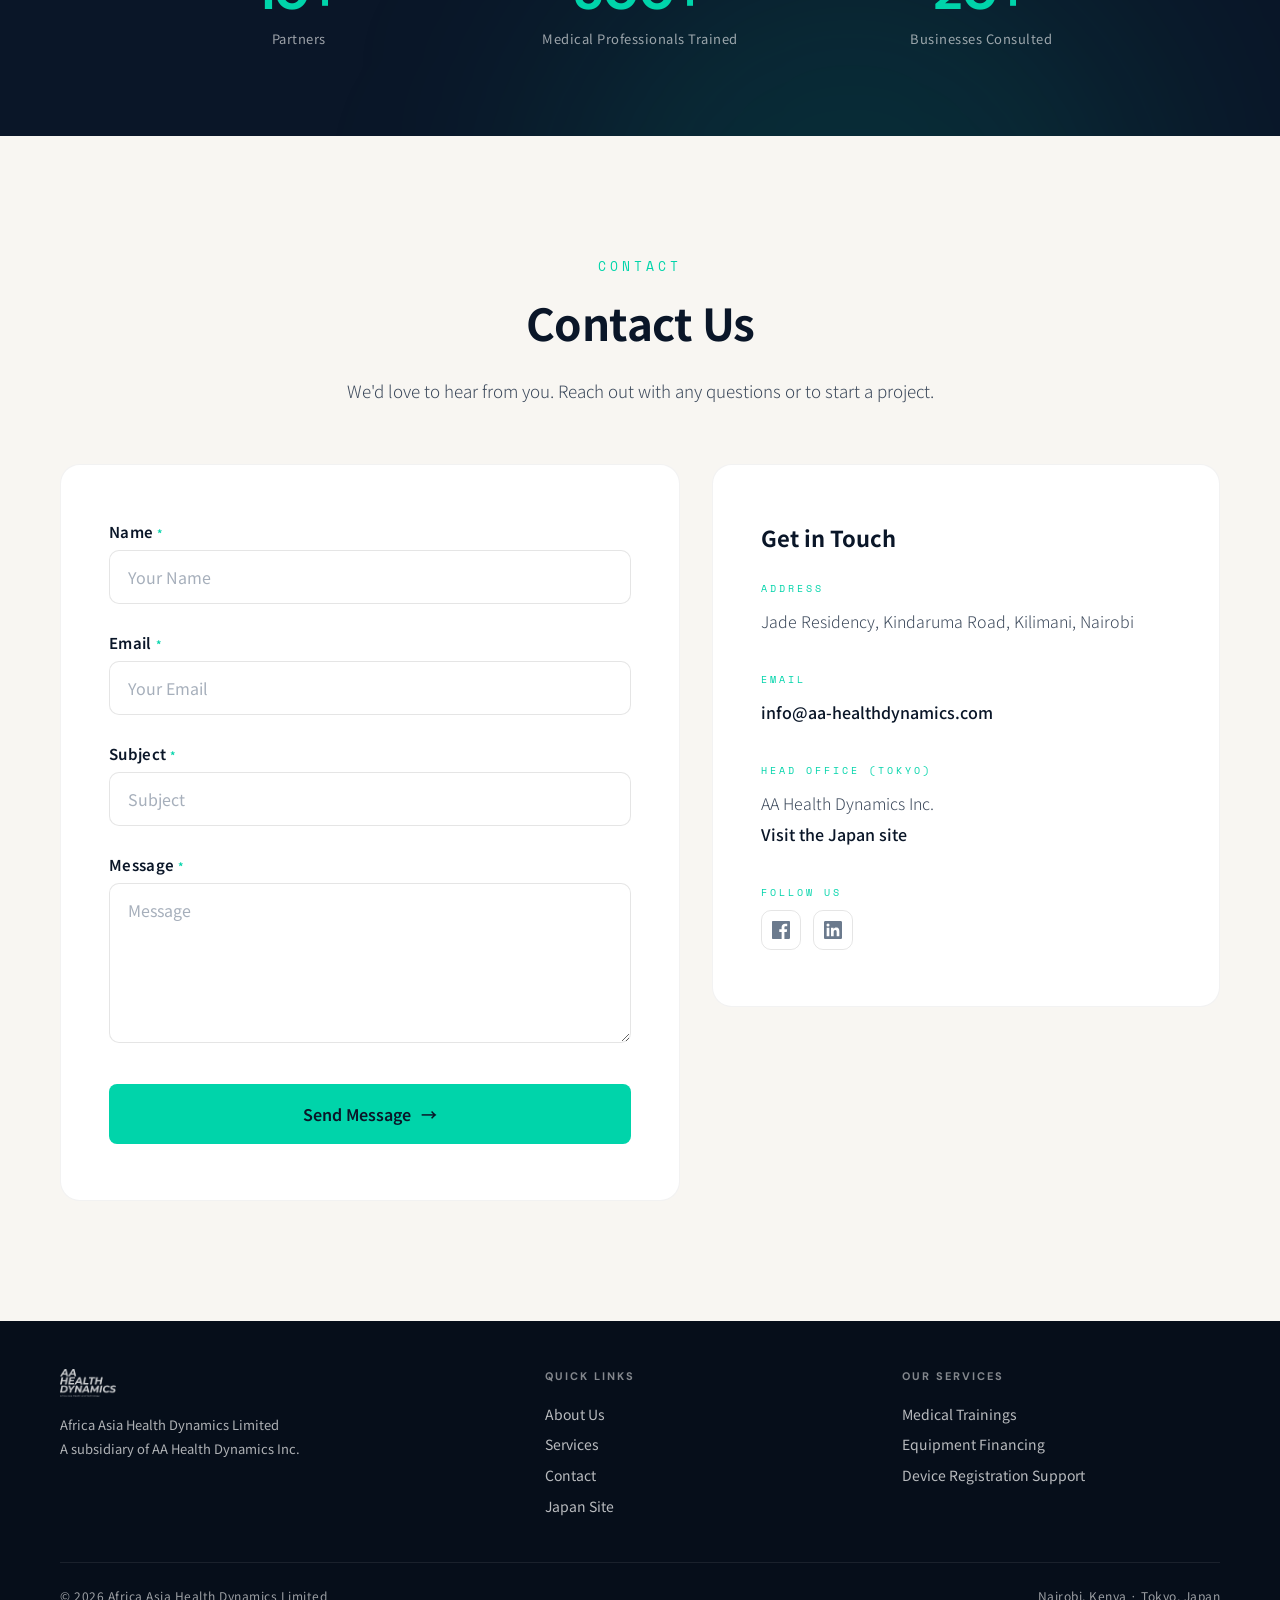
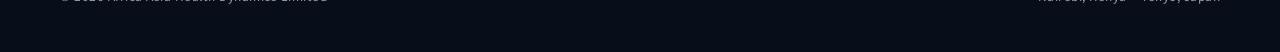
==== commit d4badbe7: "SEO: static news article pages, WebP images, non-blocking fonts, shorter titles, a11y fixes - script" ====
--- a/index.html
+++ b/index.html
@@ -3,23 +3,38 @@
 <head>
 <meta charset="UTF-8">
 <meta name="viewport" content="width=device-width, initial-scale=1.0">
-<title>Africa Asia Health Dynamics Limited | Medical Training &amp; Medical Equipment Financing in Kenya</title>
-<meta name="description" content="Africa Asia Health Dynamics Limited bridges the healthcare gap between Asia and Africa with expert medical training, flexible medical equipment financing and medical device registration support in Kenya. Nairobi-based subsidiary of AA Health Dynamics Inc. (Tokyo).">
-<!-- TODO: confirm the production domain (proposal: https://ke.aa-healthdynamics.com/) and update canonical / og:url / JSON-LD -->
+<title>Medical Training &amp; Equipment Financing in Kenya | AA Health Dynamics</title>
+<meta name="description" content="Hands-on POCUS and medical training, flexible medical equipment financing and device registration support for hospitals and clinics in Kenya, from Nairobi.">
 <link rel="canonical" href="https://ke.aa-healthdynamics.com/">
-<meta property="og:title" content="Africa Asia Health Dynamics Limited | Medical Training &amp; Medical Equipment Financing in Kenya">
-<meta property="og:description" content="Africa Asia Health Dynamics Limited bridges the healthcare gap between Asia and Africa with expert medical training, flexible medical equipment financing and medical device registration support in Kenya.">
+<!-- Language / regional alternates: this site (Kenya, English) and the Japan site (Japanese, English) -->
+<link rel="alternate" hreflang="en-KE" href="https://ke.aa-healthdynamics.com/">
+<link rel="alternate" hreflang="en" href="https://aa-healthdynamics.com/en/">
+<link rel="alternate" hreflang="ja" href="https://aa-healthdynamics.com/">
+<link rel="alternate" hreflang="x-default" href="https://aa-healthdynamics.com/">
+<meta name="robots" content="index, follow, max-image-preview:large">
+<meta property="og:title" content="Medical Training &amp; Equipment Financing in Kenya | AA Health Dynamics">
+<meta property="og:description" content="Hands-on POCUS and medical training, flexible medical equipment financing and device registration support for hospitals and clinics in Kenya, from Nairobi.">
 <meta property="og:type" content="website">
 <meta property="og:url" content="https://ke.aa-healthdynamics.com/">
-<meta property="og:image" content="https://ke.aa-healthdynamics.com/assets/images/pocus-training-1.jpg">
+<meta property="og:image" content="https://ke.aa-healthdynamics.com/assets/images/ogp.jpg">
+<meta property="og:image:width" content="1200">
+<meta property="og:image:height" content="630">
+<meta property="og:image:alt" content="POCUS ultrasound training in Nairobi with Africa Asia Health Dynamics">
 <meta property="og:site_name" content="Africa Asia Health Dynamics">
 <meta property="og:locale" content="en_KE">
 <meta name="twitter:card" content="summary_large_image">
+<meta name="twitter:title" content="Medical Training &amp; Equipment Financing in Kenya | AA Health Dynamics">
+<meta name="twitter:description" content="Expert medical training, flexible medical equipment financing and medical device registration support in Kenya.">
+<meta name="twitter:image" content="https://ke.aa-healthdynamics.com/assets/images/ogp.jpg">
 <meta name="theme-color" content="#0A1628">
+<link rel="preload" as="image" href="/assets/images/opt/pocus-training-2-1477.webp" imagesrcset="/assets/images/opt/pocus-training-2-800.webp 800w, /assets/images/opt/pocus-training-2-1477.webp 1477w" imagesizes="100vw" fetchpriority="high">
 <link rel="icon" href="/assets/images/favicon.svg" type="image/svg+xml">
 <link rel="preconnect" href="https://fonts.googleapis.com">
 <link rel="preconnect" href="https://fonts.gstatic.com" crossorigin>
-<link href="https://fonts.googleapis.com/css2?family=Noto+Sans+JP:wght@200;300;400;500;700;900&family=DM+Sans:ital,wght@0,400;0,500;0,600;0,700;1,400&family=Space+Mono:wght@400;700&display=swap" rel="stylesheet">
+<!-- Fonts load without blocking first paint -->
+<link rel="preload" as="style" href="https://fonts.googleapis.com/css2?family=Noto+Sans+JP:wght@300;400;500;700;900&amp;family=DM+Sans:wght@400;500;600;700&amp;family=Space+Mono:wght@400;700&amp;display=swap">
+<link rel="stylesheet" href="https://fonts.googleapis.com/css2?family=Noto+Sans+JP:wght@300;400;500;700;900&amp;family=DM+Sans:wght@400;500;600;700&amp;family=Space+Mono:wght@400;700&amp;display=swap" media="print" onload="this.media='all'">
+<noscript><link rel="stylesheet" href="https://fonts.googleapis.com/css2?family=Noto+Sans+JP:wght@300;400;500;700;900&amp;family=DM+Sans:wght@400;500;600;700&amp;family=Space+Mono:wght@400;700&amp;display=swap"></noscript>
 <!-- style.css is shared with aa-healthdynamics.com (tone & manner); site.css lays out this page -->
 <link rel="stylesheet" href="/css/style.css">
 <link rel="stylesheet" href="/css/site.css">
@@ -39,6 +54,17 @@
   "addressLocality": "Nairobi",
   "addressCountry": "KE"
  },
+ "areaServed": ["KE"],
+ "knowsAbout": ["Medical Training", "Point-of-care Ultrasound (POCUS)", "Medical Equipment Financing", "Medical Device Registration in Kenya", "MedicScan"],
+ "hasOfferCatalog": {
+  "@type": "OfferCatalog",
+  "name": "Healthcare services in Kenya",
+  "itemListElement": [
+   { "@type": "Offer", "itemOffered": { "@type": "Service", "name": "Medical training (POCUS and clinical skills)", "serviceType": "Medical training", "areaServed": "KE", "url": "https://medicscan.onrender.com/" } },
+   { "@type": "Offer", "itemOffered": { "@type": "Service", "name": "Medical equipment financing", "serviceType": "Equipment financing", "areaServed": "KE", "url": "https://med-device-frontend.onrender.com/apply" } },
+   { "@type": "Offer", "itemOffered": { "@type": "Service", "name": "Medical device registration support in Kenya", "serviceType": "Regulatory support", "areaServed": "KE" } }
+  ]
+ },
  "parentOrganization": {
   "@type": "Organization",
   "@id": "https://aa-healthdynamics.com/#organization",
@@ -51,16 +77,27 @@
  ]
 }
 </script>
+<script type="application/ld+json">
+{
+ "@context": "https://schema.org",
+ "@type": "WebSite",
+ "@id": "https://ke.aa-healthdynamics.com/#website",
+ "url": "https://ke.aa-healthdynamics.com/",
+ "name": "Africa Asia Health Dynamics Limited",
+ "inLanguage": "en",
+ "publisher": { "@id": "https://ke.aa-healthdynamics.com/#organization" }
+}
+</script>
 </head>
-<body>
+<body data-page="home">
 
 <a href="#main" class="skip-link" data-i18n="skip">Skip to content</a>
 
 <!-- NAV -->
 <nav id="mainNav">
   <a href="#top" class="nav-logo" aria-label="Africa Asia Health Dynamics — Home">
-    <img src="/assets/images/logo-black.png" alt="AA Health Dynamics" class="nav-logo-img">
-    <img src="/assets/images/logo-white.png" alt="" class="nav-logo-img nav-logo-white" aria-hidden="true">
+    <img src="/assets/images/opt/logo-black-240.webp" alt="AA Health Dynamics" class="nav-logo-img" width="240" height="119">
+    <img src="/assets/images/opt/logo-white-240.webp" alt="" class="nav-logo-img nav-logo-white" aria-hidden="true" width="240" height="119">
   </a>
   <div class="nav-links">
     <a href="#top" data-i18n="nav_home">Home</a>
@@ -71,9 +108,9 @@
   </div>
   <div class="nav-right">
     <div class="nav-langs" role="group" aria-label="Language">
-      <a href="?lang=en" class="nav-lang" data-lang-btn="en" aria-pressed="true" hreflang="en">EN</a>
-      <a href="?lang=ja" class="nav-lang" data-lang-btn="ja" aria-pressed="false" hreflang="ja">JP</a>
-      <a href="?lang=fr" class="nav-lang" data-lang-btn="fr" aria-pressed="false" hreflang="fr">FR</a>
+      <a href="?lang=en" class="nav-lang" data-lang-btn="en" hreflang="en">EN</a>
+      <a href="?lang=ja" class="nav-lang" data-lang-btn="ja" hreflang="ja">JP</a>
+      <a href="?lang=fr" class="nav-lang" data-lang-btn="fr" hreflang="fr">FR</a>
     </div>
     <button type="button" class="nav-hamburger" aria-label="Menu" aria-controls="mainNav" aria-expanded="false">
       <span></span><span></span><span></span>
@@ -86,9 +123,9 @@
 <!-- HERO: crossfading POCUS training photos, centred copy -->
 <section class="hero-split" id="top">
   <div class="hero-slides" aria-hidden="true">
-    <img src="/assets/images/pocus-training-2.jpg" alt="" class="hero-slide is-active" fetchpriority="high" decoding="async">
-    <img src="/assets/images/pocus-training-3.jpg" alt="" class="hero-slide" loading="lazy" decoding="async">
-    <img src="/assets/images/pocus-training-1.jpg" alt="" class="hero-slide" loading="lazy" decoding="async">
+    <img src="/assets/images/opt/pocus-training-2-1477.webp" srcset="/assets/images/opt/pocus-training-2-800.webp 800w, /assets/images/opt/pocus-training-2-1477.webp 1477w" sizes="100vw" alt="" class="hero-slide is-active" width="1477" height="1108" fetchpriority="high" decoding="async">
+    <img src="/assets/images/opt/pocus-training-3-1477.webp" srcset="/assets/images/opt/pocus-training-3-800.webp 800w, /assets/images/opt/pocus-training-3-1477.webp 1477w" sizes="100vw" alt="" class="hero-slide" width="1477" height="1108" loading="lazy" decoding="async">
+    <img src="/assets/images/opt/pocus-training-1-1477.webp" srcset="/assets/images/opt/pocus-training-1-800.webp 800w, /assets/images/opt/pocus-training-1-1477.webp 1477w" sizes="100vw" alt="" class="hero-slide" width="1477" height="1108" loading="lazy" decoding="async">
     <div class="hero-split-overlay"></div>
   </div>
   <div class="hero-glow hero-glow-1"></div>
@@ -146,19 +183,19 @@
     </div>
     <div class="team-grid">
       <div class="team-card reveal">
-        <img src="/assets/images/kenta-hara.jpg" alt="Kenta Hara" class="team-photo" width="640" height="640" loading="lazy" decoding="async">
+        <img src="/assets/images/opt/kenta-hara-256.webp" alt="Kenta Hara" class="team-photo" width="256" height="256" loading="lazy" decoding="async">
         <div class="team-name" data-i18n="team1_name">Kenta Hara</div>
         <div class="team-role" data-i18n="team1_role">CEO</div>
         <p class="team-bio" data-i18n="team1_bio">Specializing in strategy and international partnerships.</p>
       </div>
       <div class="team-card reveal reveal-delay-1">
-        <img src="/assets/images/esther-mugo.jpg" alt="Esther Mugo" class="team-photo" width="640" height="640" loading="lazy" decoding="async">
+        <img src="/assets/images/opt/esther-mugo-256.webp" alt="Esther Mugo" class="team-photo" width="256" height="256" loading="lazy" decoding="async">
         <div class="team-name" data-i18n="team2_name">Esther Mugo</div>
         <div class="team-role" data-i18n="team2_role">Director, Medical Education</div>
         <p class="team-bio" data-i18n="team2_bio">Facilitates running medical training programs.</p>
       </div>
       <div class="team-card reveal reveal-delay-2">
-        <img src="/assets/images/sharon-mwendwa.jpg" alt="Sharon Mwendwa" class="team-photo" width="640" height="640" loading="lazy" decoding="async">
+        <img src="/assets/images/opt/sharon-mwendwa-256.webp" alt="Sharon Mwendwa" class="team-photo" width="256" height="256" loading="lazy" decoding="async">
         <div class="team-name" data-i18n="team3_name">Sharon Mwendwa</div>
         <div class="team-role" data-i18n="team3_role">Executive Program Assistant</div>
         <p class="team-bio" data-i18n="team3_bio">Assisting in program and project management.</p>
@@ -197,7 +234,7 @@
     <div class="svc-grid">
       <!-- 01 Medical training -->
       <div class="svc-card reveal">
-        <img src="/assets/images/service-training.jpg" alt="" class="svc-card-bg" loading="lazy" decoding="async">
+        <img src="/assets/images/opt/service-training-800.webp" alt="" width="800" height="600" class="svc-card-bg" loading="lazy" decoding="async">
         <div class="svc-card-body">
           <div class="svc-icon" aria-hidden="true">
             <svg fill="none" stroke="currentColor" stroke-width="1.8" viewBox="0 0 24 24"><path stroke-linecap="round" stroke-linejoin="round" d="M4.26 10.147a60.438 60.438 0 0 0-.491 6.347A48.62 48.62 0 0 1 12 20.904a48.62 48.62 0 0 1 8.232-4.41 60.46 60.46 0 0 0-.491-6.347m-15.482 0a50.636 50.636 0 0 0-2.658-.813A59.906 59.906 0 0 1 12 3.493a59.903 59.903 0 0 1 10.399 5.84c-.896.248-1.783.52-2.658.814m-15.482 0A50.717 50.717 0 0 1 12 13.489a50.702 50.702 0 0 1 7.74-3.342M6.75 15a.75.75 0 1 0 0-1.5.75.75 0 0 0 0 1.5Zm0 0v-3.675A55.378 55.378 0 0 1 12 8.443m-7.007 11.55A5.981 5.981 0 0 0 6.75 15.75v-1.5"/></svg>
@@ -209,7 +246,7 @@
       </div>
       <!-- 02 Equipment financing -->
       <div class="svc-card reveal reveal-delay-1">
-        <img src="/assets/images/pocus-training-2.jpg" alt="" class="svc-card-bg" loading="lazy" decoding="async">
+        <img src="/assets/images/opt/pocus-training-2-800.webp" alt="" width="800" height="600" class="svc-card-bg" loading="lazy" decoding="async">
         <div class="svc-card-body">
           <div class="svc-icon" aria-hidden="true">
             <svg fill="none" stroke="currentColor" stroke-width="1.8" viewBox="0 0 24 24"><path stroke-linecap="round" stroke-linejoin="round" d="M2.25 18.75a60.07 60.07 0 0 1 15.797 2.101c.727.198 1.453-.342 1.453-1.096V18.75M3.75 4.5v.75A.75.75 0 0 1 3 6h-.75m0 0v-.375c0-.621.504-1.125 1.125-1.125H20.25M2.25 6v9m18-10.5v.75c0 .414.336.75.75.75h.75m-1.5-1.5h.375c.621 0 1.125.504 1.125 1.125v9.75c0 .621-.504 1.125-1.125 1.125h-.375m1.5-1.5H21a.75.75 0 0 0-.75.75v.75m0 0H3.75m0 0h-.375a1.125 1.125 0 0 1-1.125-1.125V15m1.5 1.5v-.75A.75.75 0 0 0 3 15h-.75M15 10.5a3 3 0 1 1-6 0 3 3 0 0 1 6 0Zm3 0h.008v.008H18V10.5Zm-12 0h.008v.008H6V10.5Z"/></svg>
@@ -221,7 +258,7 @@
       </div>
       <!-- 03 Device registration support -->
       <div class="svc-card reveal reveal-delay-2">
-        <img src="/assets/images/service-registration.jpg" alt="" class="svc-card-bg" loading="lazy" decoding="async">
+        <img src="/assets/images/opt/service-registration-800.webp" alt="" width="800" height="600" class="svc-card-bg" loading="lazy" decoding="async">
         <div class="svc-card-body">
           <div class="svc-icon" aria-hidden="true">
             <svg fill="none" stroke="currentColor" stroke-width="1.8" viewBox="0 0 24 24"><path stroke-linecap="round" stroke-linejoin="round" d="M11.35 3.836c-.065.21-.1.433-.1.664 0 .414.336.75.75.75h4.5a.75.75 0 0 0 .75-.75 2.25 2.25 0 0 0-.1-.664m-5.8 0A2.251 2.251 0 0 1 13.5 2.25H15c1.012 0 1.867.668 2.15 1.586m-5.8 0c-.376.023-.75.05-1.124.08C9.095 4.01 8.25 4.973 8.25 6.108V8.25m8.9-4.414c.376.023.75.05 1.124.08 1.131.094 1.976 1.057 1.976 2.192V16.5A2.25 2.25 0 0 1 18 18.75h-2.25m-7.5-10.5H4.875c-.621 0-1.125.504-1.125 1.125v11.25c0 .621.504 1.125 1.125 1.125h9.75c.621 0 1.125-.504 1.125-1.125V18.75m-7.5-10.5h6.375c.621 0 1.125.504 1.125 1.125v9.375m-8.25-3 1.5 1.5 3-3.75"/></svg>
@@ -242,7 +279,18 @@
       <div class="section-label reveal" data-i18n="news_label">News</div>
       <h2 class="section-title reveal reveal-delay-1" data-i18n="news_title">News &amp; Collaborative Stories</h2>
     </div>
-    <div class="news-grid" id="top-news" aria-live="polite"></div>
+    <div class="news-grid" id="top-news" aria-live="polite"><!-- build:top-news -->
+      <a href="/news/kfxe1p0cf.html" class="news-card reveal visible">
+        <div class="news-thumb"><img src="https://images.microcms-assets.io/assets/4b41e2d922394f53af13d3c2f9e57e09/4a3a13804d444361b82a4bec3cd75fed/Black%20on%20White.png?w=600&amp;h=338&amp;fit=crop&amp;fm=webp" alt="" width="600" height="338" loading="lazy"></div>
+        <div class="news-body">
+          <div class="news-cat">Press Release</div>
+          <div class="news-meta"><div class="news-date">2026.09.25</div></div>
+          <h3>Test</h3>
+          <p class="news-excerpt">Test</p>
+          <div class="news-link">Read More <span>→</span></div>
+        </div>
+      </a>
+    <!-- /build:top-news --></div>
     <div class="news-more reveal">
       <a href="/news.html"><span data-i18n="news_more">More news</span> →</a>
     </div>
@@ -335,11 +383,11 @@
   <div class="footer-wrap">
     <div class="footer-grid">
       <div class="footer-brand">
-        <img src="/assets/images/logo-white.png" alt="AA Health Dynamics">
+        <img src="/assets/images/opt/logo-white-240.webp" alt="AA Health Dynamics" width="240" height="119" loading="lazy">
         <p><span data-i18n="footer_brand">Africa Asia Health Dynamics Limited</span><br><span data-i18n="footer_sub">A subsidiary of AA Health Dynamics Inc.</span></p>
       </div>
       <div class="footer-col">
-        <h4 data-i18n="footer_quick">Quick Links</h4>
+        <h2 class="footer-heading" data-i18n="footer_quick">Quick Links</h2>
         <ul>
           <li><a href="#about" data-i18n="fl_about">About Us</a></li>
           <li><a href="#services" data-i18n="fl_services">Services</a></li>
@@ -348,7 +396,7 @@
         </ul>
       </div>
       <div class="footer-col">
-        <h4 data-i18n="footer_services">Our Services</h4>
+        <h2 class="footer-heading" data-i18n="footer_services">Our Services</h2>
         <ul>
           <li data-i18n="fs_1">Medical Trainings</li>
           <li data-i18n="fs_2">Equipment Financing</li>
--- a/css/site.css
+++ b/css/site.css
@@ -374,7 +374,7 @@
 
 .footer-brand p { margin-top: 16px; max-width: 360px; font-size: 13px; line-height: 1.9; color: rgba(255,255,255,0.4); }
 
-.footer-col h4 {
+.footer-col h4, .footer-col .footer-heading {
   font-family: 'DM Sans', sans-serif;
   font-size: 11px; letter-spacing: 2px; text-transform: uppercase;
   color: rgba(255,255,255,0.5); margin-bottom: 16px;
@@ -434,3 +434,43 @@
   .impact-grid { grid-template-columns: 1fr; gap: 36px; }
   .footer-bottom { flex-direction: column; align-items: flex-start; }
 }
+
+/* ---------- Accessibility: text contrast (WCAG AA) and touch targets ---------- */
+/* Teal (#00D4AA) is too light for small text on white; use a darker shade there. */
+.news-cat, .news-lang-tag, .news-list-category { color: #00745D; }
+.news-card .news-date, .news-list-date { color: var(--text-mid); }
+.news-card .news-excerpt { color: var(--text-mid); }
+.footer-brand p { color: rgba(255,255,255,0.68); }
+.footer-col li, .footer-col a { color: rgba(255,255,255,0.72); }
+.footer-bottom { color: rgba(255,255,255,0.6); }
+
+/* Slider dots: keep the 8px look but give each a 24px tap area. */
+.hero-dots { gap: 4px; }
+.hero-dots button {
+  width: 24px; height: 24px; border: 0; background: transparent;
+  display: inline-flex; align-items: center; justify-content: center;
+}
+.hero-dots button::before {
+  content: ''; width: 8px; height: 8px; border-radius: 50%;
+  border: 1px solid rgba(255,255,255,0.6); background: transparent;
+  transition: background 0.3s, transform 0.3s;
+}
+.hero-dots button.is-active { background: transparent; transform: none; }
+.hero-dots button.is-active::before { background: var(--teal); border-color: var(--teal); transform: scale(1.25); }
+
+/* ---------- Generated article pages (news/<id>.html) ---------- */
+.page-hero .page-hero-kicker {
+  font-size: 44px; font-weight: 900; color: var(--white);
+  letter-spacing: -1px; line-height: 1.2;
+  opacity: 0; animation: fadeUp 0.8s 0.4s ease forwards;
+}
+@media (max-width: 1024px) { .page-hero .page-hero-kicker { font-size: 32px; } }
+
+/* Article pages: darker teal / grey for small text on the warm background */
+.article-detail-date { color: var(--text-mid); }
+.article-detail-category { color: #00745D; }
+.article-detail-back, .article-detail-back span { color: #00745D; }
+.article-detail-back:hover, .article-detail-back:hover span { color: var(--navy); }
+
+/* News list: card titles are h2 (heading order), styled like the original h3 */
+.news-list-card .news-list-title { font-size: 17px; font-weight: 600; line-height: 1.8; color: var(--navy); }
